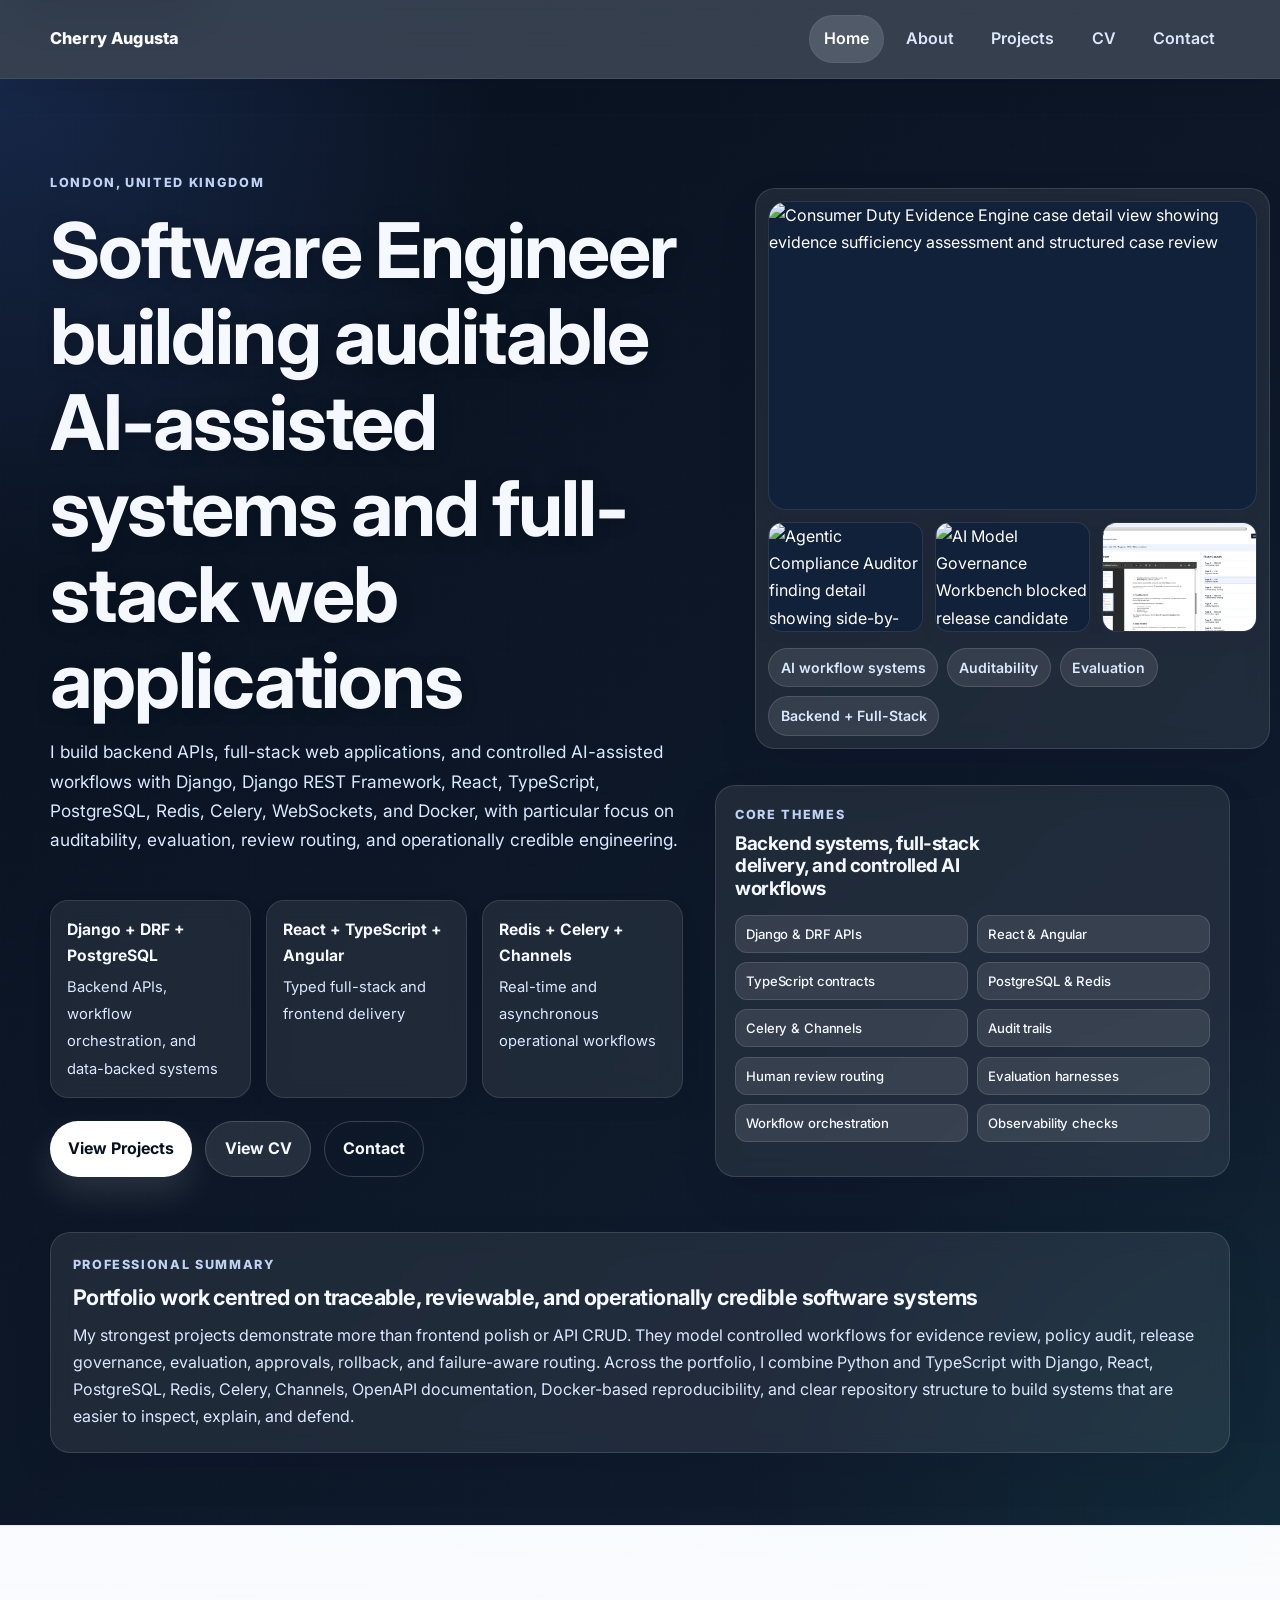
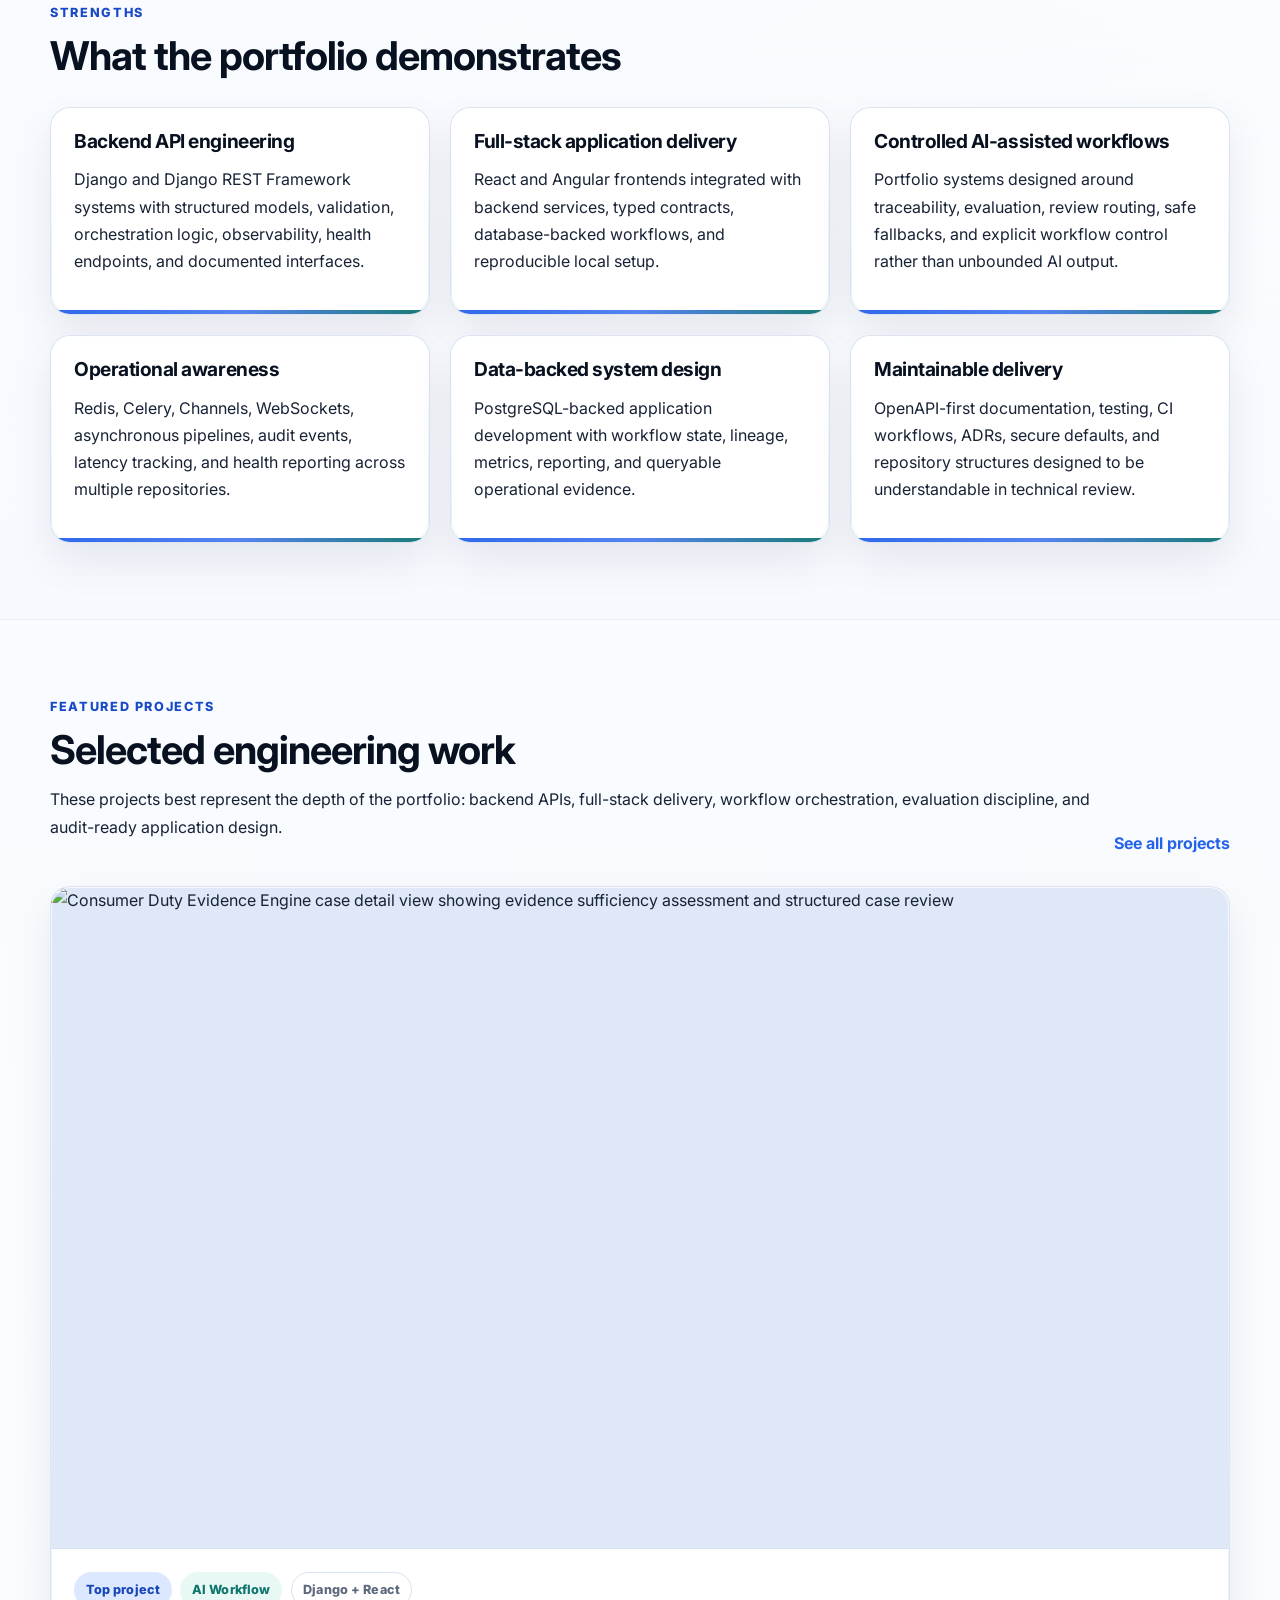
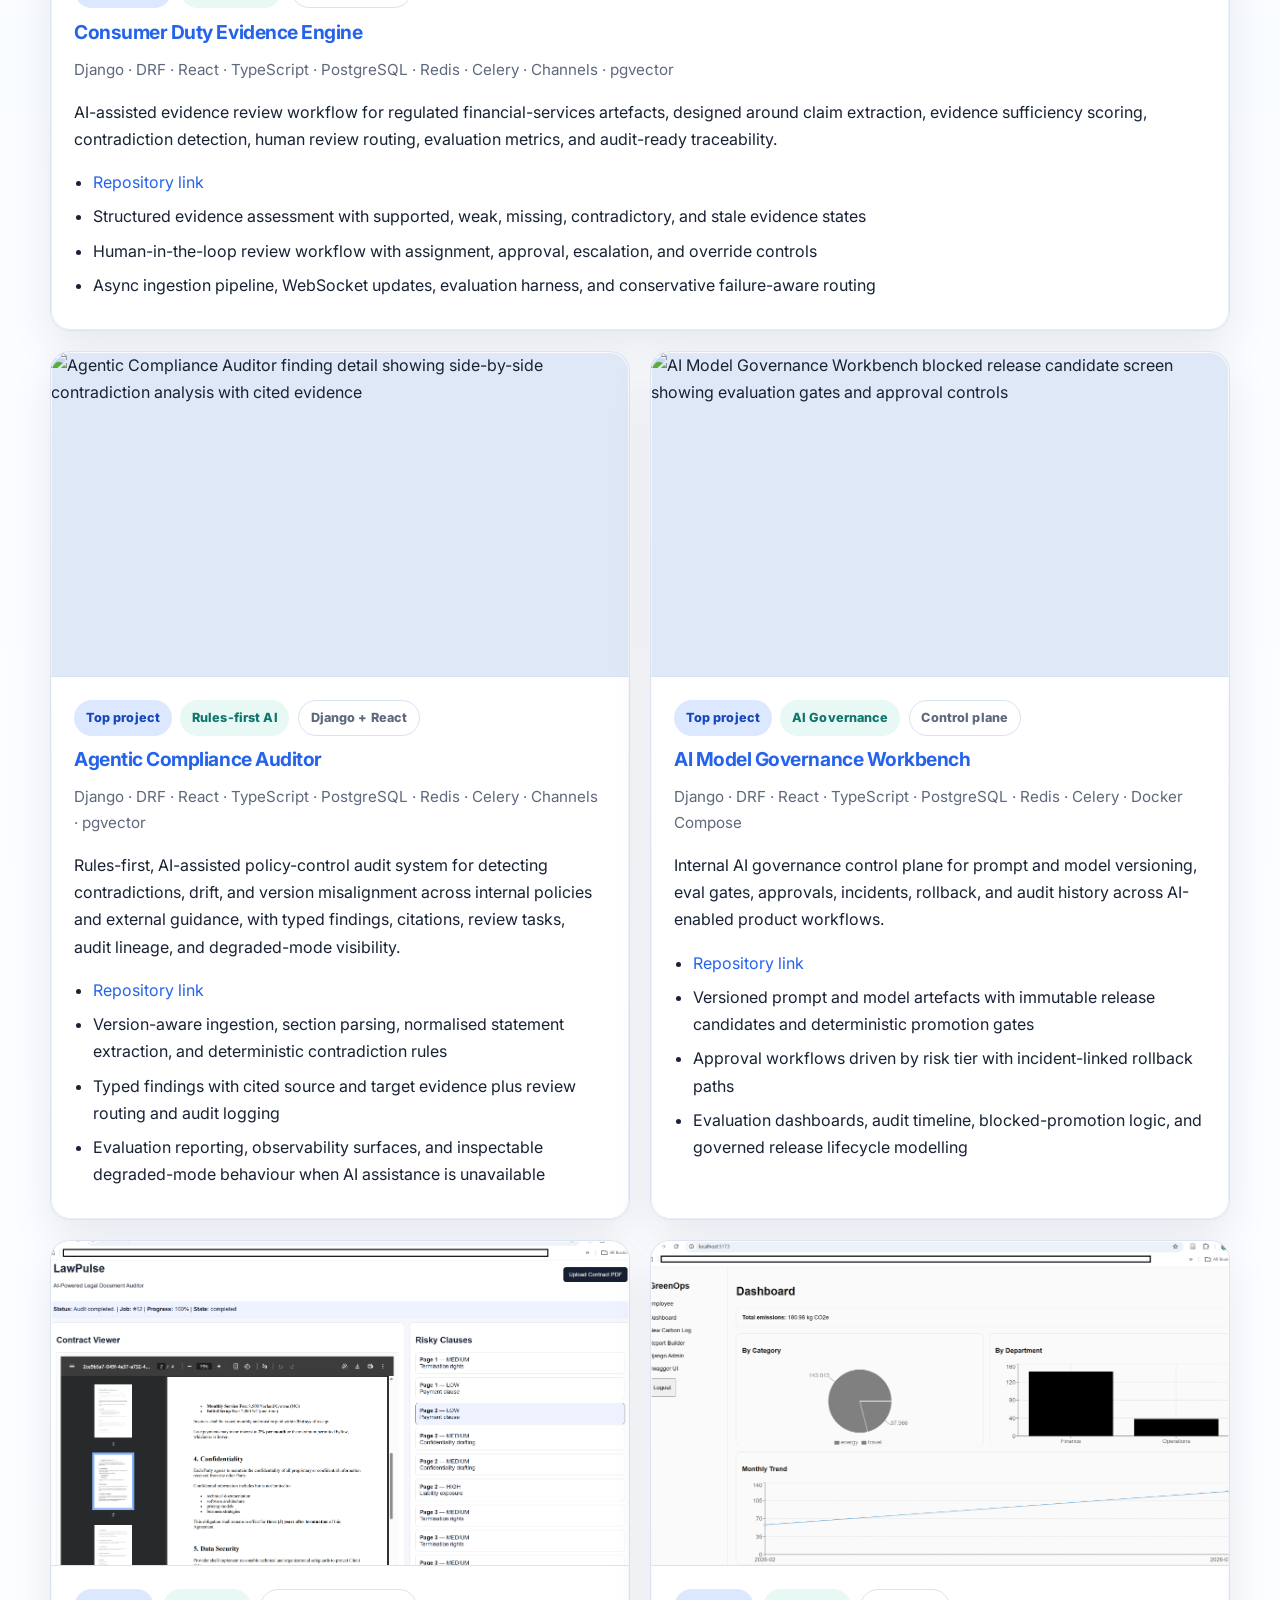
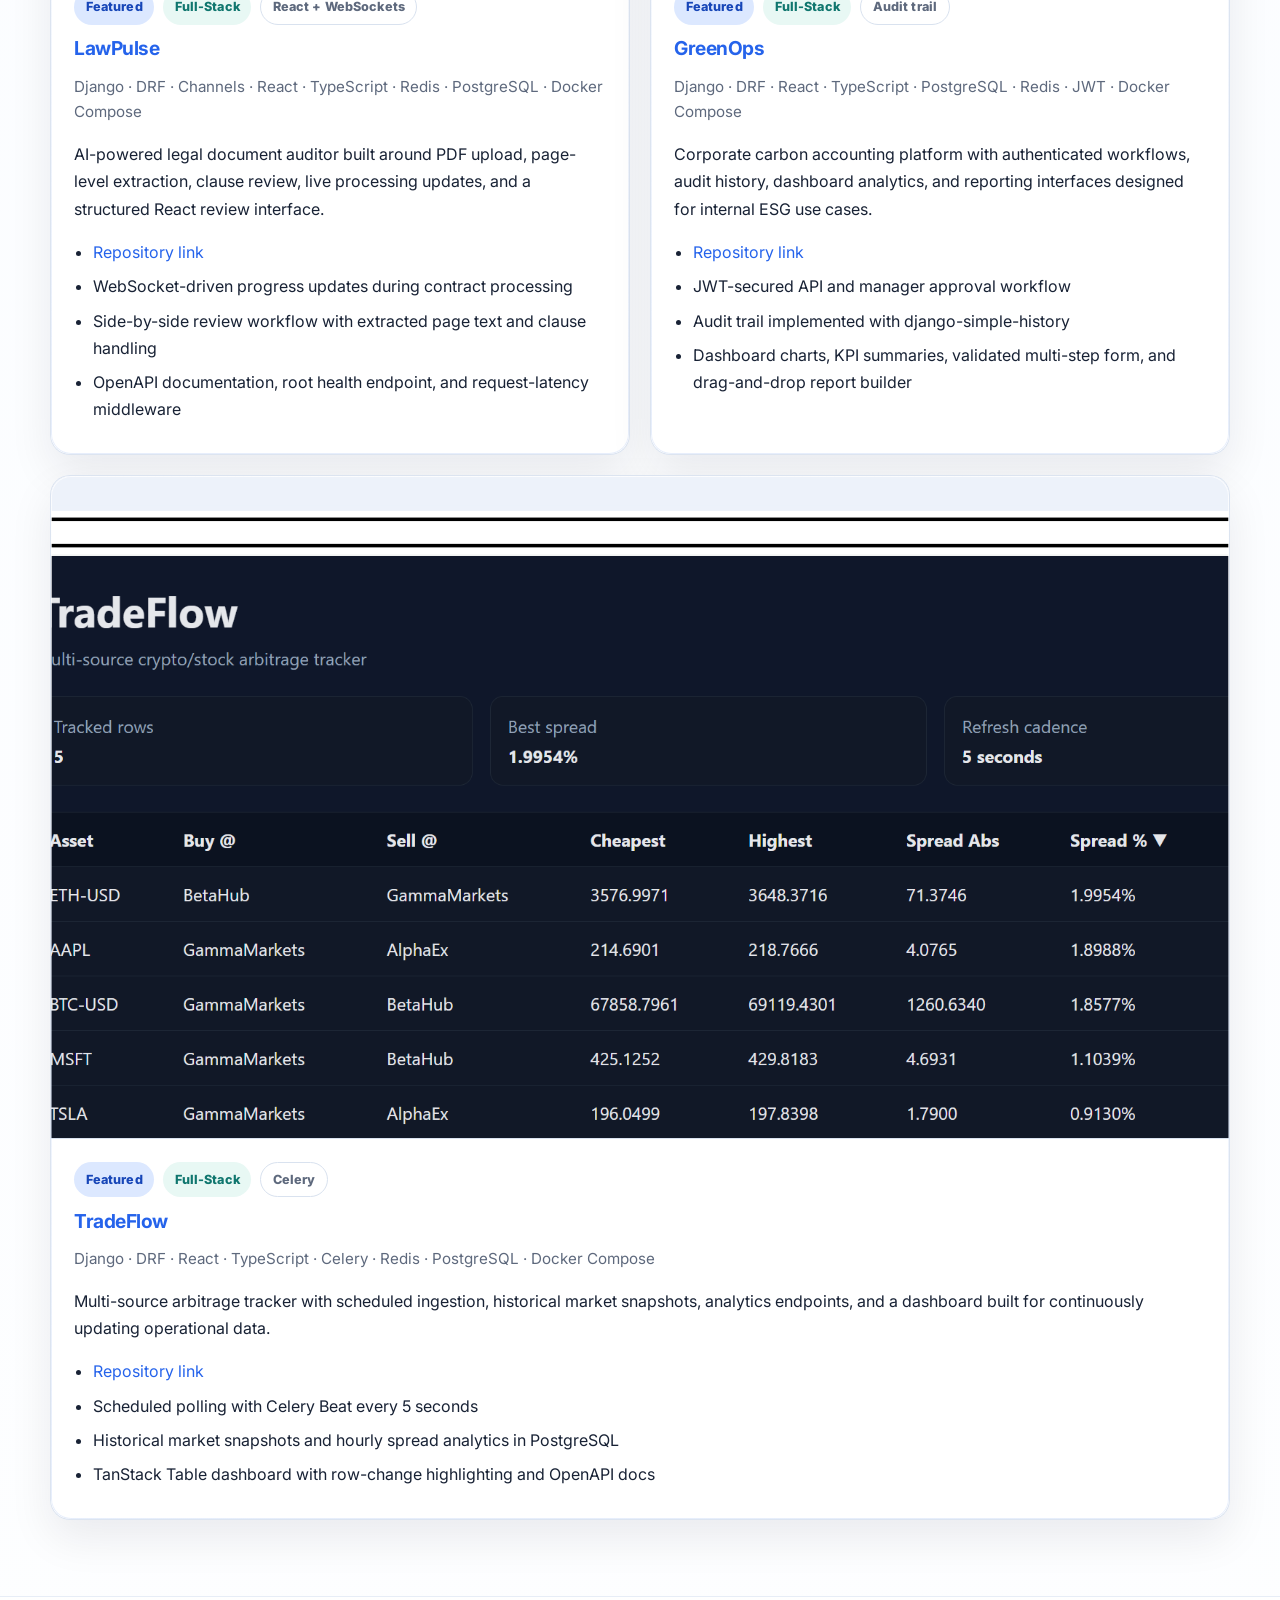
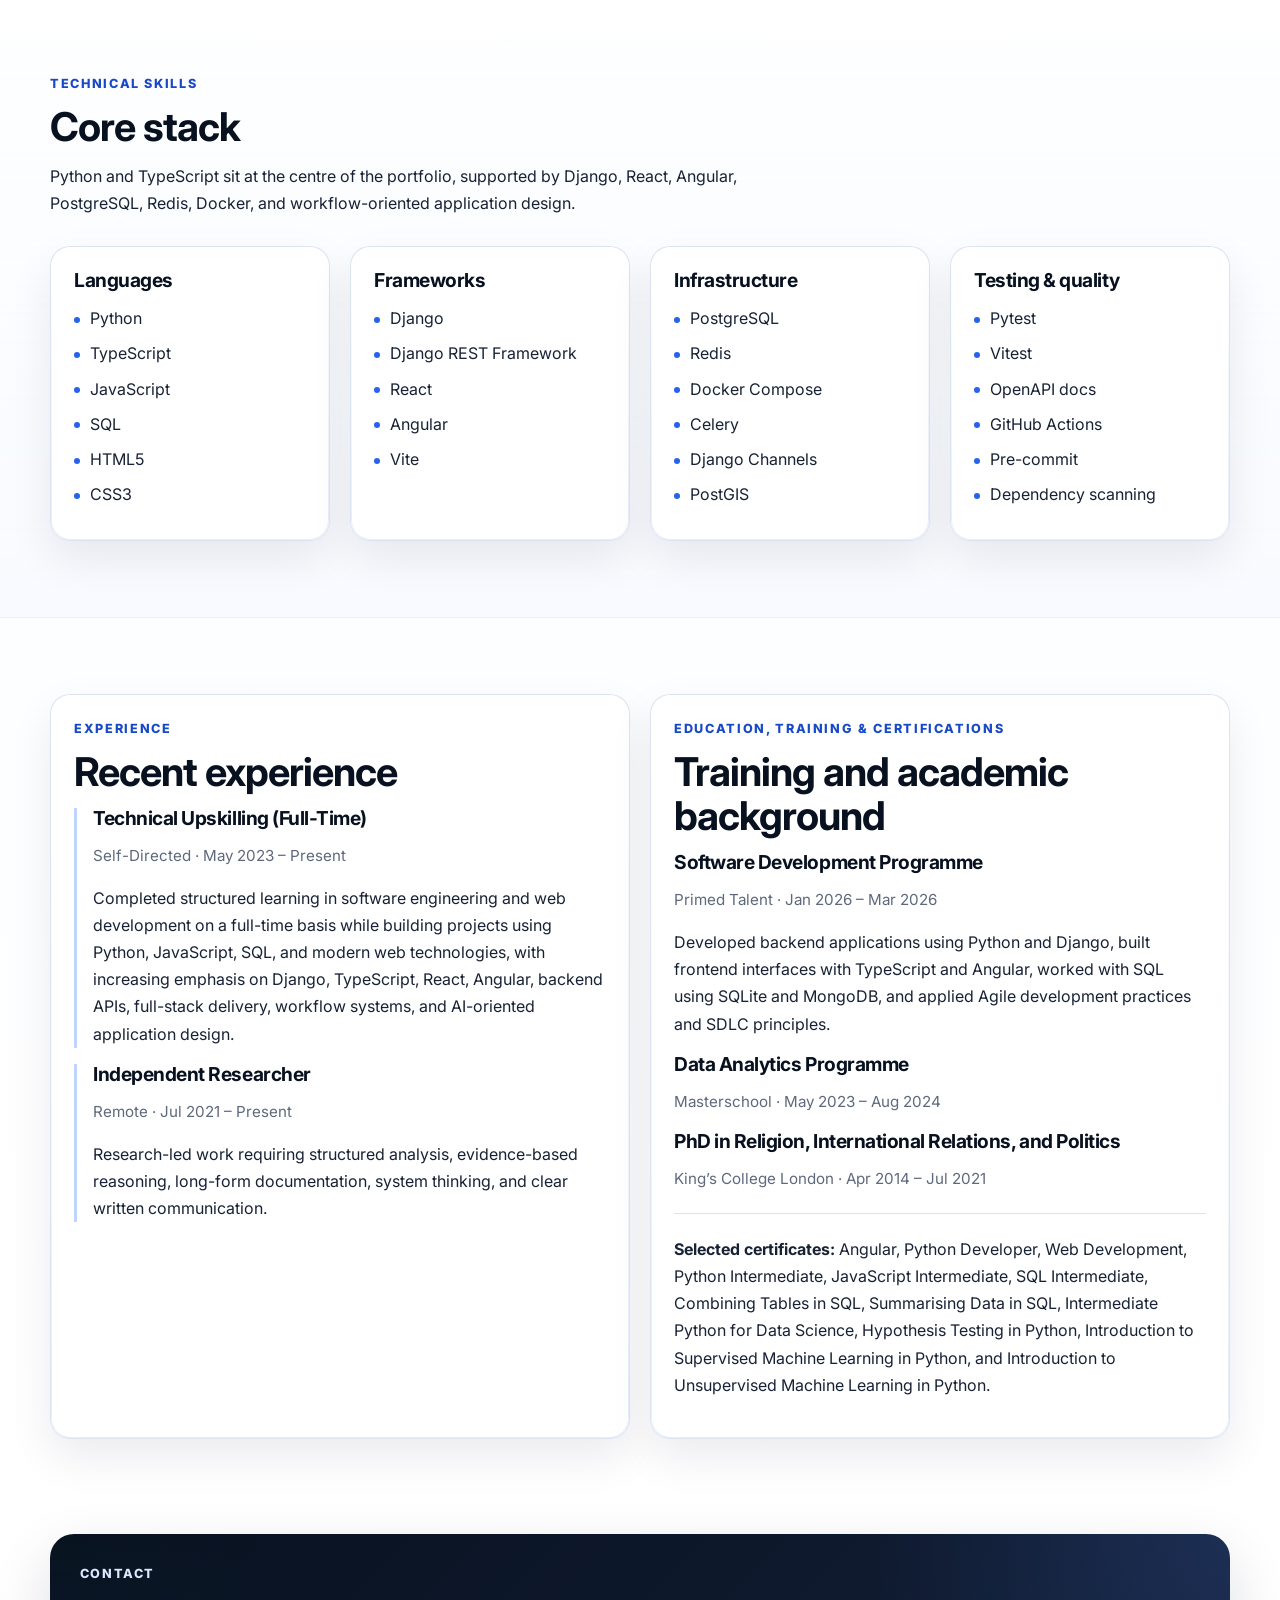
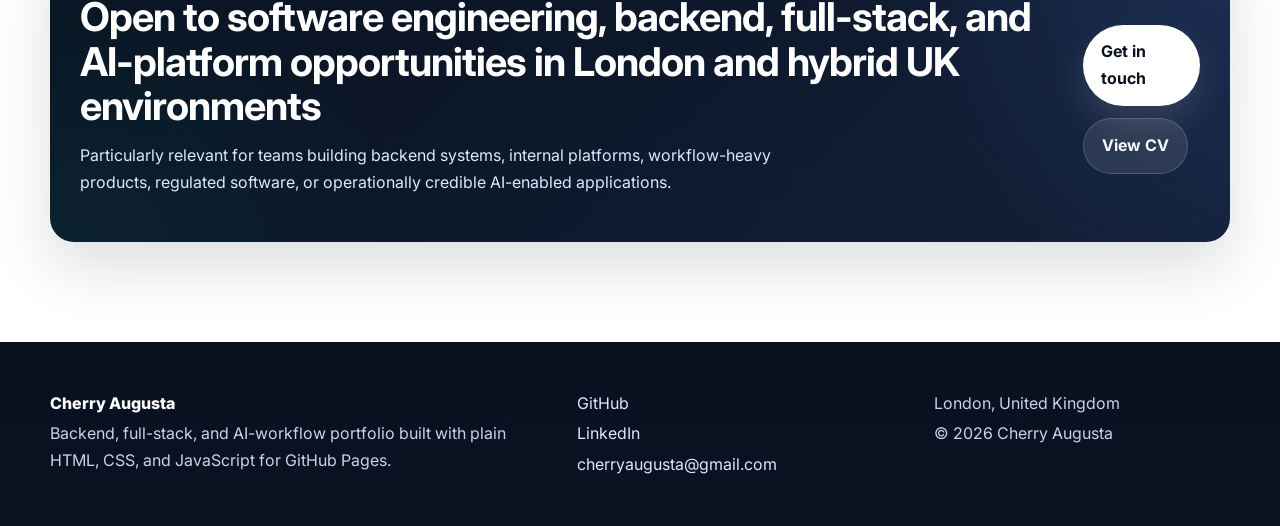
==== index.html @ 3af53706 "Fix hero card width and height coherence" ====
<!DOCTYPE html>
<html lang="en">
<head>
  <meta charset="utf-8">
  <meta name="viewport" content="width=device-width, initial-scale=1">
  <title>Cherry Augusta | Software Engineer</title>
  <meta name="description" content="London-based Software Engineer building backend APIs, full-stack web applications, and auditable AI-assisted workflows with Django, Django REST Framework, React, TypeScript, PostgreSQL, Redis, Celery, WebSockets, and Docker.">
  <meta name="theme-color" content="#0b1220">
  <meta name="robots" content="index,follow">

  <meta property="og:title" content="Cherry Augusta | Software Engineer">
  <meta property="og:description" content="Backend APIs, full-stack web applications, and auditable AI-assisted workflow systems with Django, React, TypeScript, PostgreSQL, Redis, Celery, WebSockets, and Docker.">
  <meta property="og:type" content="website">
  <meta property="og:url" content="https://cherryaugusta.github.io/developer-portfolio-profile">
  <meta property="og:image" content="https://cherryaugusta.github.io/developer-portfolio-profile/assets/og-preview.jpg">

  <meta name="twitter:card" content="summary_large_image">
  <meta name="twitter:title" content="Cherry Augusta | Software Engineer">
  <meta name="twitter:description" content="Backend APIs, full-stack web applications, and auditable AI-assisted workflow systems with Django, React, TypeScript, PostgreSQL, Redis, Celery, WebSockets, and Docker.">
  <meta name="twitter:image" content="https://cherryaugusta.github.io/developer-portfolio-profile/assets/og-preview.jpg">

  <link rel="canonical" href="https://cherryaugusta.github.io/developer-portfolio-profile">
  <link rel="preconnect" href="https://fonts.googleapis.com">
  <link rel="preconnect" href="https://fonts.gstatic.com" crossorigin>
  <link href="https://fonts.googleapis.com/css2?family=Inter:wght@400;500;600;700;800;900&display=swap" rel="stylesheet">
  <link rel="stylesheet" href="styles.css">
  <script defer src="script.js"></script>
</head>
<body>
  <a class="skip-link" href="#main-content">Skip to main content</a>

  <header class="site-header">
    <div class="container nav-wrap">
      <a class="brand" href="index.html" aria-label="Cherry Augusta home">Cherry Augusta</a>

      <button class="nav-toggle" type="button" aria-expanded="false" aria-controls="primary-nav" aria-label="Open navigation">
        <span class="nav-toggle-line"></span>
        <span class="nav-toggle-line"></span>
        <span class="nav-toggle-line"></span>
        <span class="sr-only">Toggle navigation</span>
      </button>

      <nav id="primary-nav" class="main-nav" aria-label="Primary">
        <a href="index.html" aria-current="page">Home</a>
        <a href="about.html">About</a>
        <a href="projects.html">Projects</a>
        <a href="cv.html">CV</a>
        <a href="contact.html">Contact</a>
      </nav>
    </div>
  </header>

  <main id="main-content">
    <section class="hero">
      <div class="container hero-grid hero-grid-enhanced">
        <div class="hero-copy">
          <p class="eyebrow">London, United Kingdom</p>
          <h1>Software Engineer building auditable AI-assisted systems and full-stack web applications</h1>
          <p class="hero-lead">
            I build backend APIs, full-stack web applications, and controlled AI-assisted workflows with Django, Django REST Framework, React, TypeScript, PostgreSQL, Redis, Celery, WebSockets, and Docker, with particular focus on auditability, evaluation, review routing, and operationally credible engineering.
          </p>

          <div class="hero-metrics" aria-label="Key strengths">
            <div class="metric">
              <strong>Django + DRF + PostgreSQL</strong>
              <span>Backend APIs, workflow orchestration, and data-backed systems</span>
            </div>
            <div class="metric">
              <strong>React + TypeScript + Angular</strong>
              <span>Typed full-stack and frontend delivery</span>
            </div>
            <div class="metric">
              <strong>Redis + Celery + Channels</strong>
              <span>Real-time and asynchronous operational workflows</span>
            </div>
          </div>

          <div class="cta-row">
            <a class="button button-primary" href="projects.html">View Projects</a>
            <a class="button button-secondary" href="cv.html">View CV</a>
            <a class="button button-ghost" href="contact.html">Contact</a>
          </div>
        </div>

        <aside class="hero-aside">
          <figure class="profile-card profile-card-compact">
            <div class="hero-project-visual" aria-label="Selected project highlights">
              <div class="hero-project-main">
                <img
                  src="screenshots/consumer-duty-evidence-engine/case-detail-weak-support.png"
                  alt="Consumer Duty Evidence Engine case detail view showing evidence sufficiency assessment and structured case review"
                  width="1600"
                  height="900"
                  loading="eager"
                  decoding="async">
              </div>

              <div class="hero-project-supporting">
                <img
                  src="screenshots/agentic-compliance-auditor/finding-detail-side-by-side.png"
                  alt="Agentic Compliance Auditor finding detail showing side-by-side contradiction analysis with cited evidence"
                  width="1600"
                  height="900"
                  loading="lazy"
                  decoding="async">

                <img
                  src="screenshots/ai-model-governance-workbench/release-candidate-blocked.png"
                  alt="AI Model Governance Workbench blocked release candidate screen showing evaluation gates and approval controls"
                  width="1600"
                  height="900"
                  loading="lazy"
                  decoding="async">

                <img
                  src="screenshots/lawpulse/frontend-selected-clause.png"
                  alt="LawPulse contract review interface with selected clause details visible"
                  width="1600"
                  height="900"
                  loading="lazy"
                  decoding="async">
              </div>
            </div>

            <figcaption class="profile-caption">
              <span>AI workflow systems</span>
              <span>Auditability</span>
              <span>Evaluation</span>
              <span>Backend + Full-Stack</span>
            </figcaption>
          </figure>

          <div class="hero-panel hero-panel-inline hero-core-panel" aria-label="Core themes">
            <p class="panel-label">Core themes</p>
            <h2>Backend systems, full-stack delivery, and controlled AI workflows</h2>
            <ul class="tag-list tag-list-core">
              <li>Django &amp; DRF APIs</li>
              <li>React &amp; Angular</li>
              <li>TypeScript contracts</li>
              <li>PostgreSQL &amp; Redis</li>
              <li>Celery &amp; Channels</li>
              <li>Audit trails</li>
              <li>Human review routing</li>
              <li>Evaluation harnesses</li>
              <li>Workflow orchestration</li>
              <li>Observability checks</li>
            </ul>
          </div>
        </aside>

        <div class="hero-panel hero-panel-inline hero-summary-panel hero-summary-panel-wide" aria-label="Professional summary">
          <p class="panel-label">Professional summary</p>
          <h2>Portfolio work centred on traceable, reviewable, and operationally credible software systems</h2>
          <p class="hero-summary-text">
            My strongest projects demonstrate more than frontend polish or API CRUD. They model controlled workflows for evidence review, policy audit, release governance, evaluation, approvals, rollback, and failure-aware routing. Across the portfolio, I combine Python and TypeScript with Django, React, PostgreSQL, Redis, Celery, Channels, OpenAPI documentation, Docker-based reproducibility, and clear repository structure to build systems that are easier to inspect, explain, and defend.
          </p>
        </div>
      </div>
    </section>

    <section class="section section-soft">
      <div class="container">
        <div class="section-intro">
          <p class="section-kicker">Strengths</p>
          <h2>What the portfolio demonstrates</h2>
        </div>

        <div class="card-grid three">
          <article class="card feature-card">
            <h3>Backend API engineering</h3>
            <p>Django and Django REST Framework systems with structured models, validation, orchestration logic, observability, health endpoints, and documented interfaces.</p>
          </article>

          <article class="card feature-card">
            <h3>Full-stack application delivery</h3>
            <p>React and Angular frontends integrated with backend services, typed contracts, database-backed workflows, and reproducible local setup.</p>
          </article>

          <article class="card feature-card">
            <h3>Controlled AI-assisted workflows</h3>
            <p>Portfolio systems designed around traceability, evaluation, review routing, safe fallbacks, and explicit workflow control rather than unbounded AI output.</p>
          </article>

          <article class="card feature-card">
            <h3>Operational awareness</h3>
            <p>Redis, Celery, Channels, WebSockets, asynchronous pipelines, audit events, latency tracking, and health reporting across multiple repositories.</p>
          </article>

          <article class="card feature-card">
            <h3>Data-backed system design</h3>
            <p>PostgreSQL-backed application development with workflow state, lineage, metrics, reporting, and queryable operational evidence.</p>
          </article>

          <article class="card feature-card">
            <h3>Maintainable delivery</h3>
            <p>OpenAPI-first documentation, testing, CI workflows, ADRs, secure defaults, and repository structures designed to be understandable in technical review.</p>
          </article>
        </div>
      </div>
    </section>

    <section class="section">
      <div class="container">
        <div class="section-intro split">
          <div>
            <p class="section-kicker">Featured projects</p>
            <h2>Selected engineering work</h2>
            <p>These projects best represent the depth of the portfolio: backend APIs, full-stack delivery, workflow orchestration, evaluation discipline, and audit-ready application design.</p>
          </div>
          <a class="text-link" href="projects.html">See all projects</a>
        </div>

        <div class="project-list">
          <article class="project-card project-card-featured project-card-with-image">
            <div class="project-image-wrap">
              <img src="screenshots/consumer-duty-evidence-engine/case-detail-weak-support.png" alt="Consumer Duty Evidence Engine case detail view showing evidence sufficiency assessment and structured case review" width="1600" height="900" loading="lazy" decoding="async">
            </div>
            <div class="project-content">
              <div class="project-meta">
                <span class="pill">Top project</span>
                <span class="pill pill-muted">AI Workflow</span>
                <span class="pill pill-outline">Django + React</span>
              </div>
              <h3><a href="https://github.com/cherryaugusta/consumer-duty-evidence-engine" target="_blank" rel="noopener noreferrer">Consumer Duty Evidence Engine</a></h3>
              <p class="stack">Django · DRF · React · TypeScript · PostgreSQL · Redis · Celery · Channels · pgvector</p>
              <p>AI-assisted evidence review workflow for regulated financial-services artefacts, designed around claim extraction, evidence sufficiency scoring, contradiction detection, human review routing, evaluation metrics, and audit-ready traceability.</p>
              <ul>
                <li><a href="https://github.com/cherryaugusta/consumer-duty-evidence-engine" target="_blank" rel="noopener noreferrer">Repository link</a></li>
                <li>Structured evidence assessment with supported, weak, missing, contradictory, and stale evidence states</li>
                <li>Human-in-the-loop review workflow with assignment, approval, escalation, and override controls</li>
                <li>Async ingestion pipeline, WebSocket updates, evaluation harness, and conservative failure-aware routing</li>
              </ul>
            </div>
          </article>

          <article class="project-card project-card-with-image">
            <div class="project-image-wrap">
              <img src="screenshots/agentic-compliance-auditor/finding-detail-side-by-side.png" alt="Agentic Compliance Auditor finding detail showing side-by-side contradiction analysis with cited evidence" width="1600" height="900" loading="lazy" decoding="async">
            </div>
            <div class="project-content">
              <div class="project-meta">
                <span class="pill">Top project</span>
                <span class="pill pill-muted">Rules-first AI</span>
                <span class="pill pill-outline">Django + React</span>
              </div>
              <h3><a href="https://github.com/cherryaugusta/agentic-compliance-auditor" target="_blank" rel="noopener noreferrer">Agentic Compliance Auditor</a></h3>
              <p class="stack">Django · DRF · React · TypeScript · PostgreSQL · Redis · Celery · Channels · pgvector</p>
              <p>Rules-first, AI-assisted policy-control audit system for detecting contradictions, drift, and version misalignment across internal policies and external guidance, with typed findings, citations, review tasks, audit lineage, and degraded-mode visibility.</p>
              <ul>
                <li><a href="https://github.com/cherryaugusta/agentic-compliance-auditor" target="_blank" rel="noopener noreferrer">Repository link</a></li>
                <li>Version-aware ingestion, section parsing, normalised statement extraction, and deterministic contradiction rules</li>
                <li>Typed findings with cited source and target evidence plus review routing and audit logging</li>
                <li>Evaluation reporting, observability surfaces, and inspectable degraded-mode behaviour when AI assistance is unavailable</li>
              </ul>
            </div>
          </article>

          <article class="project-card project-card-with-image">
            <div class="project-image-wrap">
              <img src="screenshots/ai-model-governance-workbench/release-candidate-blocked.png" alt="AI Model Governance Workbench blocked release candidate screen showing evaluation gates and approval controls" width="1600" height="900" loading="lazy" decoding="async">
            </div>
            <div class="project-content">
              <div class="project-meta">
                <span class="pill">Top project</span>
                <span class="pill pill-muted">AI Governance</span>
                <span class="pill pill-outline">Control plane</span>
              </div>
              <h3><a href="https://github.com/cherryaugusta/ai-model-governance-workbench" target="_blank" rel="noopener noreferrer">AI Model Governance Workbench</a></h3>
              <p class="stack">Django · DRF · React · TypeScript · PostgreSQL · Redis · Celery · Docker Compose</p>
              <p>Internal AI governance control plane for prompt and model versioning, eval gates, approvals, incidents, rollback, and audit history across AI-enabled product workflows.</p>
              <ul>
                <li><a href="https://github.com/cherryaugusta/ai-model-governance-workbench" target="_blank" rel="noopener noreferrer">Repository link</a></li>
                <li>Versioned prompt and model artefacts with immutable release candidates and deterministic promotion gates</li>
                <li>Approval workflows driven by risk tier with incident-linked rollback paths</li>
                <li>Evaluation dashboards, audit timeline, blocked-promotion logic, and governed release lifecycle modelling</li>
              </ul>
            </div>
          </article>

          <article class="project-card project-card-with-image">
            <div class="project-image-wrap">
              <img src="screenshots/lawpulse/frontend-selected-clause.png" alt="LawPulse contract review interface with selected clause details visible" width="1600" height="900" loading="lazy" decoding="async">
            </div>
            <div class="project-content">
              <div class="project-meta">
                <span class="pill">Featured</span>
                <span class="pill pill-muted">Full-Stack</span>
                <span class="pill pill-outline">React + WebSockets</span>
              </div>
              <h3><a href="https://github.com/cherryaugusta/lawpulse" target="_blank" rel="noopener noreferrer">LawPulse</a></h3>
              <p class="stack">Django · DRF · Channels · React · TypeScript · Redis · PostgreSQL · Docker Compose</p>
              <p>AI-powered legal document auditor built around PDF upload, page-level extraction, clause review, live processing updates, and a structured React review interface.</p>
              <ul>
                <li><a href="https://github.com/cherryaugusta/lawpulse" target="_blank" rel="noopener noreferrer">Repository link</a></li>
                <li>WebSocket-driven progress updates during contract processing</li>
                <li>Side-by-side review workflow with extracted page text and clause handling</li>
                <li>OpenAPI documentation, root health endpoint, and request-latency middleware</li>
              </ul>
            </div>
          </article>

          <article class="project-card project-card-with-image">
            <div class="project-image-wrap">
              <img src="screenshots/greenops/frontend-dashboard.png" alt="GreenOps dashboard showing ESG reporting charts and KPI summaries" width="1600" height="900" loading="lazy" decoding="async">
            </div>
            <div class="project-content">
              <div class="project-meta">
                <span class="pill">Featured</span>
                <span class="pill pill-muted">Full-Stack</span>
                <span class="pill pill-outline">Audit trail</span>
              </div>
              <h3><a href="https://github.com/cherryaugusta/greenops-carbon-accounting-platform" target="_blank" rel="noopener noreferrer">GreenOps</a></h3>
              <p class="stack">Django · DRF · React · TypeScript · PostgreSQL · Redis · JWT · Docker Compose</p>
              <p>Corporate carbon accounting platform with authenticated workflows, audit history, dashboard analytics, and reporting interfaces designed for internal ESG use cases.</p>
              <ul>
                <li><a href="https://github.com/cherryaugusta/greenops-carbon-accounting-platform" target="_blank" rel="noopener noreferrer">Repository link</a></li>
                <li>JWT-secured API and manager approval workflow</li>
                <li>Audit trail implemented with django-simple-history</li>
                <li>Dashboard charts, KPI summaries, validated multi-step form, and drag-and-drop report builder</li>
              </ul>
            </div>
          </article>

          <article class="project-card project-card-with-image project-card-wide">
            <div class="project-image-wrap">
              <img src="screenshots/tradeflow/frontend-dashboard.png" alt="TradeFlow dashboard showing arbitrage opportunities and market data table" width="1600" height="900" loading="lazy" decoding="async">
            </div>
            <div class="project-content">
              <div class="project-meta">
                <span class="pill">Featured</span>
                <span class="pill pill-muted">Full-Stack</span>
                <span class="pill pill-outline">Celery</span>
              </div>
              <h3><a href="https://github.com/cherryaugusta/TradeFlow" target="_blank" rel="noopener noreferrer">TradeFlow</a></h3>
              <p class="stack">Django · DRF · React · TypeScript · Celery · Redis · PostgreSQL · Docker Compose</p>
              <p>Multi-source arbitrage tracker with scheduled ingestion, historical market snapshots, analytics endpoints, and a dashboard built for continuously updating operational data.</p>
              <ul>
                <li><a href="https://github.com/cherryaugusta/TradeFlow" target="_blank" rel="noopener noreferrer">Repository link</a></li>
                <li>Scheduled polling with Celery Beat every 5 seconds</li>
                <li>Historical market snapshots and hourly spread analytics in PostgreSQL</li>
                <li>TanStack Table dashboard with row-change highlighting and OpenAPI docs</li>
              </ul>
            </div>
          </article>
        </div>
      </div>
    </section>

    <section class="section section-soft">
      <div class="container">
        <div class="section-intro">
          <p class="section-kicker">Technical skills</p>
          <h2>Core stack</h2>
          <p>Python and TypeScript sit at the centre of the portfolio, supported by Django, React, Angular, PostgreSQL, Redis, Docker, and workflow-oriented application design.</p>
        </div>

        <div class="card-grid four">
          <article class="card">
            <h3>Languages</h3>
            <ul class="plain-list">
              <li>Python</li>
              <li>TypeScript</li>
              <li>JavaScript</li>
              <li>SQL</li>
              <li>HTML5</li>
              <li>CSS3</li>
            </ul>
          </article>

          <article class="card">
            <h3>Frameworks</h3>
            <ul class="plain-list">
              <li>Django</li>
              <li>Django REST Framework</li>
              <li>React</li>
              <li>Angular</li>
              <li>Vite</li>
            </ul>
          </article>

          <article class="card">
            <h3>Infrastructure</h3>
            <ul class="plain-list">
              <li>PostgreSQL</li>
              <li>Redis</li>
              <li>Docker Compose</li>
              <li>Celery</li>
              <li>Django Channels</li>
              <li>PostGIS</li>
            </ul>
          </article>

          <article class="card">
            <h3>Testing &amp; quality</h3>
            <ul class="plain-list">
              <li>Pytest</li>
              <li>Vitest</li>
              <li>OpenAPI docs</li>
              <li>GitHub Actions</li>
              <li>Pre-commit</li>
              <li>Dependency scanning</li>
            </ul>
          </article>
        </div>
      </div>
    </section>

    <section class="section">
      <div class="container card-grid two">
        <article class="card">
          <p class="section-kicker">Experience</p>
          <h2>Recent experience</h2>

          <div class="timeline-item">
            <h3>Technical Upskilling (Full-Time)</h3>
            <p class="meta">Self-Directed · May 2023 – Present</p>
            <p>Completed structured learning in software engineering and web development on a full-time basis while building projects using Python, JavaScript, SQL, and modern web technologies, with increasing emphasis on Django, TypeScript, React, Angular, backend APIs, full-stack delivery, workflow systems, and AI-oriented application design.</p>
          </div>

          <div class="timeline-item">
            <h3>Independent Researcher</h3>
            <p class="meta">Remote · Jul 2021 – Present</p>
            <p>Research-led work requiring structured analysis, evidence-based reasoning, long-form documentation, system thinking, and clear written communication.</p>
          </div>
        </article>

        <article class="card">
          <p class="section-kicker">Education, training &amp; certifications</p>
          <h2>Training and academic background</h2>

          <div class="education-block">
            <h3>Software Development Programme</h3>
            <p class="meta">Primed Talent · Jan 2026 – Mar 2026</p>
            <p>Developed backend applications using Python and Django, built frontend interfaces with TypeScript and Angular, worked with SQL using SQLite and MongoDB, and applied Agile development practices and SDLC principles.</p>
          </div>

          <div class="education-block">
            <h3>Data Analytics Programme</h3>
            <p class="meta">Masterschool · May 2023 – Aug 2024</p>
          </div>

          <div class="education-block">
            <h3>PhD in Religion, International Relations, and Politics</h3>
            <p class="meta">King’s College London · Apr 2014 – Jul 2021</p>
          </div>

          <hr>

          <p><strong>Selected certificates:</strong> Angular, Python Developer, Web Development, Python Intermediate, JavaScript Intermediate, SQL Intermediate, Combining Tables in SQL, Summarising Data in SQL, Intermediate Python for Data Science, Hypothesis Testing in Python, Introduction to Supervised Machine Learning in Python, and Introduction to Unsupervised Machine Learning in Python.</p>
        </article>
      </div>
    </section>

    <section class="section section-cta">
      <div class="container cta-panel">
        <div>
          <p class="section-kicker section-kicker-light">Contact</p>
          <h2>Open to software engineering, backend, full-stack, and AI-platform opportunities in London and hybrid UK environments</h2>
          <p>Particularly relevant for teams building backend systems, internal platforms, workflow-heavy products, regulated software, or operationally credible AI-enabled applications.</p>
        </div>
        <div class="cta-panel-actions">
          <a class="button button-primary" href="contact.html">Get in touch</a>
          <a class="button button-secondary" href="cv.html">View CV</a>
        </div>
      </div>
    </section>
  </main>

  <footer class="site-footer">
    <div class="container footer-wrap">
      <div>
        <p class="footer-title">Cherry Augusta</p>
        <p>Backend, full-stack, and AI-workflow portfolio built with plain HTML, CSS, and JavaScript for GitHub Pages.</p>
      </div>
      <div>
        <p><a href="https://github.com/cherryaugusta" target="_blank" rel="noopener noreferrer">GitHub</a></p>
        <p><a href="https://www.linkedin.com/in/cherry-augusta-3957a916" target="_blank" rel="noopener noreferrer">LinkedIn</a></p>
        <p><a href="mailto:cherryaugusta@gmail.com">cherryaugusta@gmail.com</a></p>
      </div>
      <div>
        <p>London, United Kingdom</p>
        <p>© <span id="current-year">2026</span> Cherry Augusta</p>
      </div>
    </div>
  </footer>
</body>
</html>
---- styles.css ----
:root{
  --bg:#08111f;
  --bg-soft:#0d1728;
  --bg-deep:#050b16;
  --surface:#ffffff;
  --surface-soft:#f6f9ff;
  --surface-strong:#eef4ff;
  --surface-glass:rgba(255,255,255,.08);
  --text:#182235;
  --muted:#5e697d;
  --muted-strong:#435168;
  --line:#d9e2ef;
  --line-strong:#bfd2f6;
  --line-soft:rgba(255,255,255,.12);
  --primary:#2563eb;
  --primary-strong:#1849c6;
  --primary-soft:#dce8ff;
  --accent:#0f766e;
  --accent-soft:#e8f8f4;
  --success:#0a7b61;
  --hero-text:#f5f9ff;
  --hero-text-soft:#dbe8ff;
  --hero-text-muted:#bfd2f4;
  --shadow-xs:0 8px 20px rgba(9,18,32,.06);
  --shadow:0 18px 44px rgba(9,18,32,.08);
  --shadow-strong:0 24px 60px rgba(9,18,32,.14);
  --shadow-premium:0 30px 80px rgba(8,17,31,.18);
  --radius-xs:10px;
  --radius-sm:14px;
  --radius:20px;
  --radius-lg:28px;
  --max:1180px;
  --transition:200ms ease;
}

*,
*::before,
*::after{
  box-sizing:border-box;
}

html{
  scroll-behavior:smooth;
  text-size-adjust:100%;
}

body{
  margin:0;
  font-family:"Inter","Segoe UI",Roboto,Arial,sans-serif;
  color:var(--text);
  line-height:1.7;
  background:
    radial-gradient(circle at top left, rgba(37,99,235,.11), transparent 26%),
    radial-gradient(circle at top right, rgba(15,118,110,.08), transparent 22%),
    linear-gradient(180deg,#eef5ff 0%,#f8fbff 18%,#ffffff 100%);
}

img{
  max-width:100%;
  display:block;
}

a{
  color:var(--primary);
  text-decoration:none;
  word-break:break-word;
  transition:color var(--transition), opacity var(--transition), transform var(--transition);
}

a:hover{
  text-decoration:underline;
}

a:focus-visible,
button:focus-visible{
  outline:3px solid rgba(37,99,235,.28);
  outline-offset:3px;
}

p{
  margin:0 0 1rem;
}

h1,h2,h3{
  margin:0 0 .85rem;
  line-height:1.12;
  letter-spacing:-0.025em;
  color:var(--bg);
}

h1{
  font-size:clamp(2.4rem,6vw,4.9rem);
}

h2{
  font-size:clamp(1.55rem,3.1vw,2.5rem);
}

h3{
  font-size:clamp(1.05rem,2vw,1.2rem);
}

ul{
  margin:0;
  padding-left:1.15rem;
}

li{
  margin-bottom:.45rem;
}

hr{
  border:0;
  border-top:1px solid var(--line);
  margin:1.35rem 0;
}

.skip-link{
  position:absolute;
  left:16px;
  top:-56px;
  background:var(--primary);
  color:#fff;
  padding:.85rem 1rem;
  border-radius:10px;
  z-index:1000;
  box-shadow:var(--shadow);
}

.skip-link:focus{
  top:16px;
}

.sr-only{
  position:absolute;
  width:1px;
  height:1px;
  padding:0;
  margin:-1px;
  overflow:hidden;
  clip:rect(0,0,0,0);
  white-space:nowrap;
  border:0;
}

.container{
  width:min(100% - 2rem, var(--max));
  margin-inline:auto;
}

.narrow{
  max-width:840px;
}

.site-header{
  position:sticky;
  top:0;
  z-index:60;
  background:rgba(8,17,31,.78);
  backdrop-filter:blur(18px);
  -webkit-backdrop-filter:blur(18px);
  border-bottom:1px solid rgba(255,255,255,.08);
  box-shadow:0 10px 30px rgba(8,17,31,.08);
}

.nav-wrap{
  display:flex;
  align-items:center;
  justify-content:space-between;
  gap:1rem;
  min-height:78px;
}

.brand{
  color:#fff;
  font-weight:800;
  letter-spacing:.01em;
  font-size:1.02rem;
}

.brand:hover{
  text-decoration:none;
  opacity:.96;
}

.main-nav{
  display:flex;
  align-items:center;
  gap:.45rem;
  flex-wrap:wrap;
}

.main-nav a{
  color:#dce7fb;
  padding:.68rem .94rem;
  border-radius:999px;
  font-weight:600;
  position:relative;
}

.main-nav a[aria-current="page"]{
  background:rgba(255,255,255,.14);
  color:#fff;
  box-shadow:inset 0 0 0 1px rgba(255,255,255,.06);
}

.main-nav a:hover{
  background:rgba(255,255,255,.08);
  text-decoration:none;
}

.nav-toggle{
  display:none;
  width:48px;
  height:48px;
  border:1px solid rgba(255,255,255,.18);
  border-radius:14px;
  background:transparent;
  padding:0;
  align-items:center;
  justify-content:center;
  gap:4px;
  flex-direction:column;
  cursor:pointer;
}

.nav-toggle-line{
  display:block;
  width:20px;
  height:2px;
  background:#fff;
  border-radius:999px;
}

.hero,
.page-hero{
  color:#fff;
  background:
    radial-gradient(circle at top left, rgba(88,138,255,.18), transparent 26%),
    radial-gradient(circle at bottom right, rgba(15,118,110,.14), transparent 28%),
    linear-gradient(135deg, rgba(8,17,31,.98), rgba(17,29,48,.96)),
    linear-gradient(135deg,#08111f,#132039);
  position:relative;
  overflow:hidden;
}

.hero::before,
.page-hero::before{
  content:"";
  position:absolute;
  inset:0;
  background:
    linear-gradient(90deg, rgba(255,255,255,.04) 1px, transparent 1px),
    linear-gradient(180deg, rgba(255,255,255,.03) 1px, transparent 1px);
  background-size:36px 36px;
  opacity:.18;
  pointer-events:none;
}

.hero{
  padding:5.8rem 0 4.5rem;
}

.page-hero{
  padding:4rem 0 3rem;
}

.hero h1,
.page-hero h1{
  color:var(--hero-text);
  text-shadow:0 2px 18px rgba(0,0,0,.22);
}

.hero-grid{
  display:grid;
  grid-template-columns:1.35fr .9fr;
  gap:2rem;
  align-items:start;
  position:relative;
  z-index:1;
}

.hero-grid-enhanced{
  grid-template-columns:minmax(0,1.18fr) minmax(360px,.96fr);
  align-items:stretch;
}

.hero-copy,
.hero-aside{
  min-width:0;
}

.hero-copy{
  max-width:none;
  color:var(--hero-text-soft);
  display:flex;
  flex-direction:column;
  justify-content:flex-start;
}

.hero-aside{
  display:grid;
  grid-template-rows:auto minmax(0,1fr);
  gap:1.25rem;
  align-content:stretch;
  align-self:stretch;
  min-height:100%;
}

.eyebrow,
.section-kicker,
.panel-label{
  text-transform:uppercase;
  letter-spacing:.13em;
  font-size:.79rem;
  font-weight:800;
}

.eyebrow{
  color:var(--hero-text-muted);
  margin:0 0 .9rem;
}

.section-kicker{
  color:var(--primary-strong);
  margin:0 0 .65rem;
}

.section-kicker-light{
  color:#b7cdf9;
}

.panel-label{
  color:var(--hero-text-muted);
  margin:0 0 .55rem;
}

.hero-lead,
.page-lead{
  color:var(--hero-text-soft);
  font-size:1.08rem;
  max-width:720px;
  margin-bottom:1.45rem;
}

.hero-metrics{
  display:grid;
  grid-template-columns:repeat(3,minmax(0,1fr));
  gap:.9rem;
  margin:1.4rem 0 0;
}

.metric{
  background:rgba(255,255,255,.08);
  border:1px solid rgba(255,255,255,.11);
  border-radius:18px;
  padding:.95rem 1rem;
  min-width:0;
  box-shadow:var(--shadow-xs);
  backdrop-filter:blur(10px);
  -webkit-backdrop-filter:blur(10px);
}

.metric strong{
  display:block;
  color:var(--hero-text);
  font-size:.98rem;
  margin-bottom:.2rem;
}

.metric span{
  color:var(--hero-text-soft);
  font-size:.92rem;
}

.profile-card{
  background:rgba(255,255,255,.08);
  border:1px solid rgba(255,255,255,.12);
  border-radius:var(--radius);
  padding:.8rem;
  box-shadow:var(--shadow);
  overflow:hidden;
  backdrop-filter:blur(10px);
  -webkit-backdrop-filter:blur(10px);
  max-width:720px;
}

.profile-card-compact{
  padding:.75rem;
}

.hero-project-visual{
  display:grid;
  gap:.75rem;
}

.hero-project-main{
  border-radius:18px;
  overflow:hidden;
  background:#12213a;
  border:1px solid rgba(255,255,255,.10);
  box-shadow:var(--shadow-xs);
}

.hero-project-main img{
  width:100%;
  height:clamp(240px, 24vw, 320px);
  object-fit:cover;
  object-position:top center;
  display:block;
}

.hero-project-supporting{
  display:grid;
  grid-template-columns:repeat(3,minmax(0,1fr));
  gap:.75rem;
}

.hero-project-supporting img{
  width:100%;
  height:110px;
  object-fit:cover;
  object-position:top center;
  border-radius:14px;
  display:block;
  background:#12213a;
  border:1px solid rgba(255,255,255,.10);
  box-shadow:var(--shadow-xs);
}

.profile-caption{
  display:flex;
  flex-wrap:wrap;
  gap:.55rem;
  margin-top:1rem;
}

.profile-caption span{
  padding:.42rem .72rem;
  border-radius:999px;
  background:rgba(255,255,255,.10);
  border:1px solid rgba(255,255,255,.12);
  color:var(--hero-text);
  font-size:.88rem;
  font-weight:600;
}

.hero-aside > .profile-card,
.hero-aside > .hero-core-panel{
  width:100%;
  max-width:none;
  justify-self:stretch;
}

.hero-panel{
  background:rgba(255,255,255,.08);
  border:1px solid rgba(255,255,255,.12);
  border-radius:var(--radius);
  padding:1.35rem;
  box-shadow:var(--shadow);
  backdrop-filter:blur(10px);
  -webkit-backdrop-filter:blur(10px);
}

.hero-panel-inline{
  margin-top:1.4rem;
}

.hero-panel h2{
  color:var(--hero-text);
  font-size:1.35rem;
  margin-bottom:.8rem;
}

.hero-core-panel{
  margin-top:0;
  width:100%;
  height:100%;
  display:flex;
  flex-direction:column;
  justify-content:flex-start;
  padding:1.15rem 1.2rem;
}

.hero-core-panel h2{
  max-width:24ch;
  font-size:1.18rem;
  line-height:1.2;
  margin-bottom:.8rem;
}

.hero-core-panel .panel-label{
  margin-bottom:.45rem;
}

.hero-core-panel .tag-list-core{
  margin-top:.1rem;
  flex:1;
  align-content:start;
}

.hero-summary-panel{
  margin-top:0;
}

.hero-summary-panel-wide{
  grid-column:1 / -1;
  margin-top:1.45rem;
}

.hero-summary-text{
  color:var(--hero-text-soft);
  margin:0;
  max-width:none;
}

.hero .hero-copy p,
.hero .hero-copy li,
.hero .hero-panel p,
.hero .hero-panel li,
.hero .hero-panel span,
.hero .hero-aside figcaption span{
  color:var(--hero-text-soft);
}

.hero .hero-copy .eyebrow,
.hero .hero-panel .panel-label{
  color:var(--hero-text-muted);
}

.hero .hero-copy h1,
.hero .hero-panel h2,
.hero .metric strong,
.hero .tag-list-core li{
  color:var(--hero-text);
}

.tag-list{
  list-style:none;
  padding:0;
  margin:0;
}

.tag-list-core{
  display:grid;
  grid-template-columns:repeat(2,minmax(0,1fr));
  gap:.58rem;
  align-content:start;
}

.tag-list-core li{
  display:flex;
  align-items:center;
  justify-content:flex-start;
  min-height:38px;
  padding:.42rem .62rem;
  border-radius:12px;
  background:rgba(255,255,255,.10);
  border:1px solid rgba(255,255,255,.12);
  color:var(--hero-text);
  font-size:.82rem;
  font-weight:500;
  line-height:1.22;
  letter-spacing:-0.01em;
  margin:0;
}

.cta-row,
.cta-panel-actions{
  display:flex;
  gap:.8rem;
  flex-wrap:wrap;
  margin-top:1.45rem;
}

.button{
  display:inline-flex;
  align-items:center;
  justify-content:center;
  min-height:50px;
  padding:.82rem 1.14rem;
  border-radius:999px;
  font-weight:700;
  transition:transform var(--transition), background var(--transition), border-color var(--transition), box-shadow var(--transition), color var(--transition);
}

.button:hover{
  text-decoration:none;
  transform:translateY(-1px);
}

.button-primary{
  background:#fff;
  color:var(--bg);
  box-shadow:0 16px 34px rgba(255,255,255,.12);
}

.button-primary:hover{
  box-shadow:0 18px 38px rgba(255,255,255,.16);
}

.button-secondary{
  color:var(--hero-text);
  background:rgba(255,255,255,.10);
  border:1px solid rgba(255,255,255,.16);
}

.button-ghost{
  color:var(--hero-text);
  background:transparent;
  border:1px solid rgba(255,255,255,.18);
}

.section{
  padding:4.75rem 0;
}

.section-soft{
  background:linear-gradient(180deg, rgba(255,255,255,.56), rgba(246,249,255,.82));
  border-top:1px solid rgba(217,226,239,.52);
  border-bottom:1px solid rgba(217,226,239,.52);
  position:relative;
}

.section-cta{
  padding-top:1.15rem;
  padding-bottom:4.25rem;
}

.section-intro{
  margin-bottom:1.8rem;
}

.section-intro > p:last-child{
  max-width:72ch;
}

.split{
  display:flex;
  justify-content:space-between;
  align-items:end;
  gap:1.2rem;
}

.text-link{
  font-weight:700;
  white-space:nowrap;
}

.card-grid{
  display:grid;
  gap:1.25rem;
}

.card-grid.two{
  grid-template-columns:repeat(2,minmax(0,1fr));
}

.card-grid.three{
  grid-template-columns:repeat(3,minmax(0,1fr));
}

.card-grid.four{
  grid-template-columns:repeat(4,minmax(0,1fr));
}

.card,
.project-card{
  background:rgba(255,255,255,.92);
  border:1px solid rgba(217,226,239,.92);
  border-radius:var(--radius);
  box-shadow:var(--shadow);
  padding:1.45rem;
  position:relative;
}

.card::before,
.project-card::before{
  content:"";
  position:absolute;
  inset:0;
  border-radius:inherit;
  padding:1px;
  background:linear-gradient(180deg, rgba(255,255,255,.75), rgba(191,210,246,.38));
  -webkit-mask:linear-gradient(#fff 0 0) content-box, linear-gradient(#fff 0 0);
  -webkit-mask-composite:xor;
  mask-composite:exclude;
  pointer-events:none;
}

.card h2,
.card h3,
.project-card h2,
.project-card h3{
  color:var(--bg);
}

.feature-card{
  position:relative;
  overflow:hidden;
}

.feature-card::after{
  content:"";
  position:absolute;
  inset:auto 0 0 0;
  height:4px;
  background:linear-gradient(90deg,var(--primary),#4f7ef0,var(--accent));
  opacity:.96;
}

.project-list{
  display:grid;
  grid-template-columns:repeat(2,minmax(0,1fr));
  gap:1.25rem;
}

.project-list-page{
  grid-template-columns:1fr;
  gap:1.85rem;
}

.project-card{
  transition:transform var(--transition), box-shadow var(--transition), border-color var(--transition);
}

.project-card:hover{
  transform:translateY(-5px);
  box-shadow:var(--shadow-premium);
  border-color:var(--line-strong);
}

.project-card-featured{
  grid-column:span 2;
}

.project-card-wide{
  grid-column:span 2;
}

.project-list-page .project-card-featured{
  grid-column:span 1;
}

.project-card-with-image{
  padding:0;
  overflow:hidden;
}

.project-image-wrap{
  aspect-ratio:16 / 9;
  overflow:hidden;
  border-bottom:1px solid var(--line);
  background:#dfe8f7;
}

.project-image-wrap-large{
  aspect-ratio:16 / 8.5;
}

.project-list-page .project-image-wrap,
.project-list-page .project-image-wrap-large{
  aspect-ratio:16 / 7;
  min-height:500px;
}

.project-image-wrap img{
  width:100%;
  height:100%;
  object-fit:cover;
  transition:transform 240ms ease;
}

.project-card:hover .project-image-wrap img{
  transform:scale(1.025);
}

.project-content{
  padding:1.45rem;
}

.project-meta{
  display:flex;
  gap:.55rem;
  flex-wrap:wrap;
  margin-bottom:.85rem;
}

.pill{
  display:inline-flex;
  align-items:center;
  padding:.38rem .72rem;
  border-radius:999px;
  background:var(--primary-soft);
  color:#1746b8;
  font-size:.79rem;
  font-weight:800;
  letter-spacing:.01em;
  margin:0;
}

.pill-muted{
  background:var(--accent-soft);
  color:var(--accent);
}

.pill-outline{
  background:#fff;
  color:var(--muted);
  border:1px solid var(--line);
}

.stack,
.meta{
  color:var(--muted);
  font-size:.95rem;
}

.timeline-item{
  padding-left:1rem;
  border-left:3px solid #bfd4ff;
  margin-bottom:1rem;
}

.timeline-item:last-child{
  margin-bottom:0;
}

.education-block{
  margin-bottom:1rem;
}

.cv-layout{
  display:grid;
  grid-template-columns:minmax(280px,320px) minmax(0,1fr);
  gap:1.25rem;
  align-items:start;
}

.cv-side{
  position:sticky;
  top:100px;
}

.cv-main{
  display:grid;
  gap:1.25rem;
}

.plain-list{
  list-style:none;
  padding:0;
  margin:0;
}

.plain-list li{
  position:relative;
  padding-left:1rem;
  margin:.5rem 0;
}

.plain-list li::before{
  content:"";
  position:absolute;
  left:0;
  top:.72rem;
  width:6px;
  height:6px;
  border-radius:999px;
  background:var(--primary);
}

.prose p,
.prose li{
  max-width:75ch;
}

.about-grid{
  display:grid;
  grid-template-columns:minmax(0,1.45fr) minmax(320px,.9fr);
  gap:1.4rem;
  align-items:start;
}

.about-grid-enhanced{
  align-items:start;
}

.about-summary-card{
  position:sticky;
  top:100px;
  align-self:start;
}

.about-summary-section:last-child{
  margin-bottom:0;
}

.cta-panel{
  background:
    radial-gradient(circle at top right, rgba(88,138,255,.16), transparent 30%),
    radial-gradient(circle at bottom left, rgba(15,118,110,.14), transparent 28%),
    linear-gradient(135deg,#08111f,#132039);
  color:#fff;
  border-radius:24px;
  padding:1.85rem;
  display:flex;
  align-items:center;
  justify-content:space-between;
  gap:1rem;
  box-shadow:var(--shadow-strong);
  position:relative;
  overflow:hidden;
}

.cta-panel::before{
  content:"";
  position:absolute;
  inset:0;
  background:
    linear-gradient(90deg, rgba(255,255,255,.04) 1px, transparent 1px),
    linear-gradient(180deg, rgba(255,255,255,.03) 1px, transparent 1px);
  background-size:34px 34px;
  opacity:.14;
  pointer-events:none;
}

.cta-panel > *{
  position:relative;
  z-index:1;
}

.cta-panel h2{
  color:#fff;
}

.cta-panel p{
  color:#dce8ff;
  max-width:720px;
}

.site-footer{
  background:
    linear-gradient(180deg,#08111f,#091221);
  color:#c8d4e5;
  padding:2.8rem 0;
  margin-top:2rem;
}

.footer-wrap{
  display:grid;
  grid-template-columns:1.2fr .8fr .7fr;
  gap:1.25rem;
}

.footer-wrap p{
  margin:.2rem 0;
}

.footer-wrap a{
  color:#dbe7fb;
}

.footer-title{
  color:#fff;
  font-weight:800;
}

.page-main{
  min-height:60vh;
}

@media (min-width:1025px){
  .hero-core-panel{
    min-height:320px;
  }
}

@media (max-width:1180px){
  .card-grid.four{
    grid-template-columns:repeat(2,minmax(0,1fr));
  }

  .hero-metrics{
    grid-template-columns:1fr;
  }

  .hero-project-main img{
    height:clamp(220px, 28vw, 300px);
  }
}

@media (max-width:1024px){
  .hero-grid,
  .hero-grid-enhanced,
  .card-grid.three,
  .card-grid.two,
  .project-list,
  .project-list-page,
  .cv-layout,
  .about-grid,
  .footer-wrap{
    grid-template-columns:1fr;
  }

  .hero-grid-enhanced{
    align-items:start;
  }

  .hero-aside{
    grid-template-rows:auto;
    align-self:start;
    min-height:auto;
  }

  .hero-core-panel{
    height:auto;
    min-height:0;
  }

  .cv-side,
  .about-summary-card{
    position:static;
  }

  .project-card-featured{
    grid-column:span 1;
  }

  .project-card-wide{
    grid-column:span 1;
  }

  .split,
  .cta-panel{
    flex-direction:column;
    align-items:flex-start;
  }

  .hero-summary-panel-wide{
    grid-column:auto;
    margin-top:0;
  }

  .project-list-page .project-image-wrap,
  .project-list-page .project-image-wrap-large{
    min-height:400px;
  }
}

@media (max-width:760px){
  .nav-wrap{
    min-height:72px;
    padding:.75rem 0;
    position:relative;
  }

  .nav-toggle{
    display:flex;
  }

  .main-nav{
    position:absolute;
    top:calc(100% + .5rem);
    left:0;
    right:0;
    display:none;
    flex-direction:column;
    align-items:stretch;
    padding:.8rem;
    background:rgba(8,17,31,.98);
    border:1px solid rgba(255,255,255,.08);
    border-radius:18px;
    box-shadow:var(--shadow-premium);
  }

  .main-nav.is-open{
    display:flex;
  }

  .main-nav a{
    border-radius:12px;
  }

  .hero{
    padding:4.4rem 0 3.35rem;
  }

  .page-hero{
    padding:3.2rem 0 2.45rem;
  }

  .section{
    padding:3.35rem 0;
  }

  .card-grid.four{
    grid-template-columns:1fr;
  }

  .project-content{
    padding:1.15rem;
  }

  .cta-panel{
    padding:1.45rem;
  }

  .button{
    width:100%;
  }

  .cta-row .button,
  .cta-panel-actions .button{
    width:100%;
  }

  .project-list-page .project-image-wrap,
  .project-list-page .project-image-wrap-large{
    aspect-ratio:16 / 8;
    min-height:300px;
  }

  .profile-card{
    max-width:100%;
  }

  .hero-project-main img{
    height:220px;
  }

  .hero-project-supporting{
    grid-template-columns:1fr;
  }

  .hero-project-supporting img{
    height:120px;
  }
}

@media (max-width:560px){
  .container{
    width:min(100% - 1.2rem, var(--max));
  }

  h1{
    font-size:clamp(2.05rem,9vw,3rem);
  }

  h2{
    font-size:clamp(1.4rem,6vw,2rem);
  }

  .card,
  .project-content,
  .hero-panel,
  .profile-card{
    padding:1rem;
  }

  .section-intro{
    margin-bottom:1.35rem;
  }

  .metric{
    padding:.85rem .9rem;
  }

  .hero-project-main img{
    height:190px;
  }

  .hero-project-supporting img{
    height:100px;
  }

  .tag-list-core{
    grid-template-columns:1fr;
  }

  .tag-list-core li{
    min-height:auto;
    font-size:.84rem;
    padding:.48rem .68rem;
  }

  .project-list-page .project-image-wrap,
  .project-list-page .project-image-wrap-large{
    aspect-ratio:16 / 9;
    min-height:230px;
  }
}

@media (prefers-reduced-motion:reduce){
  html{
    scroll-behavior:auto;
  }

  *,
  *::before,
  *::after{
    animation:none !important;
    transition:none !important;
  }
}
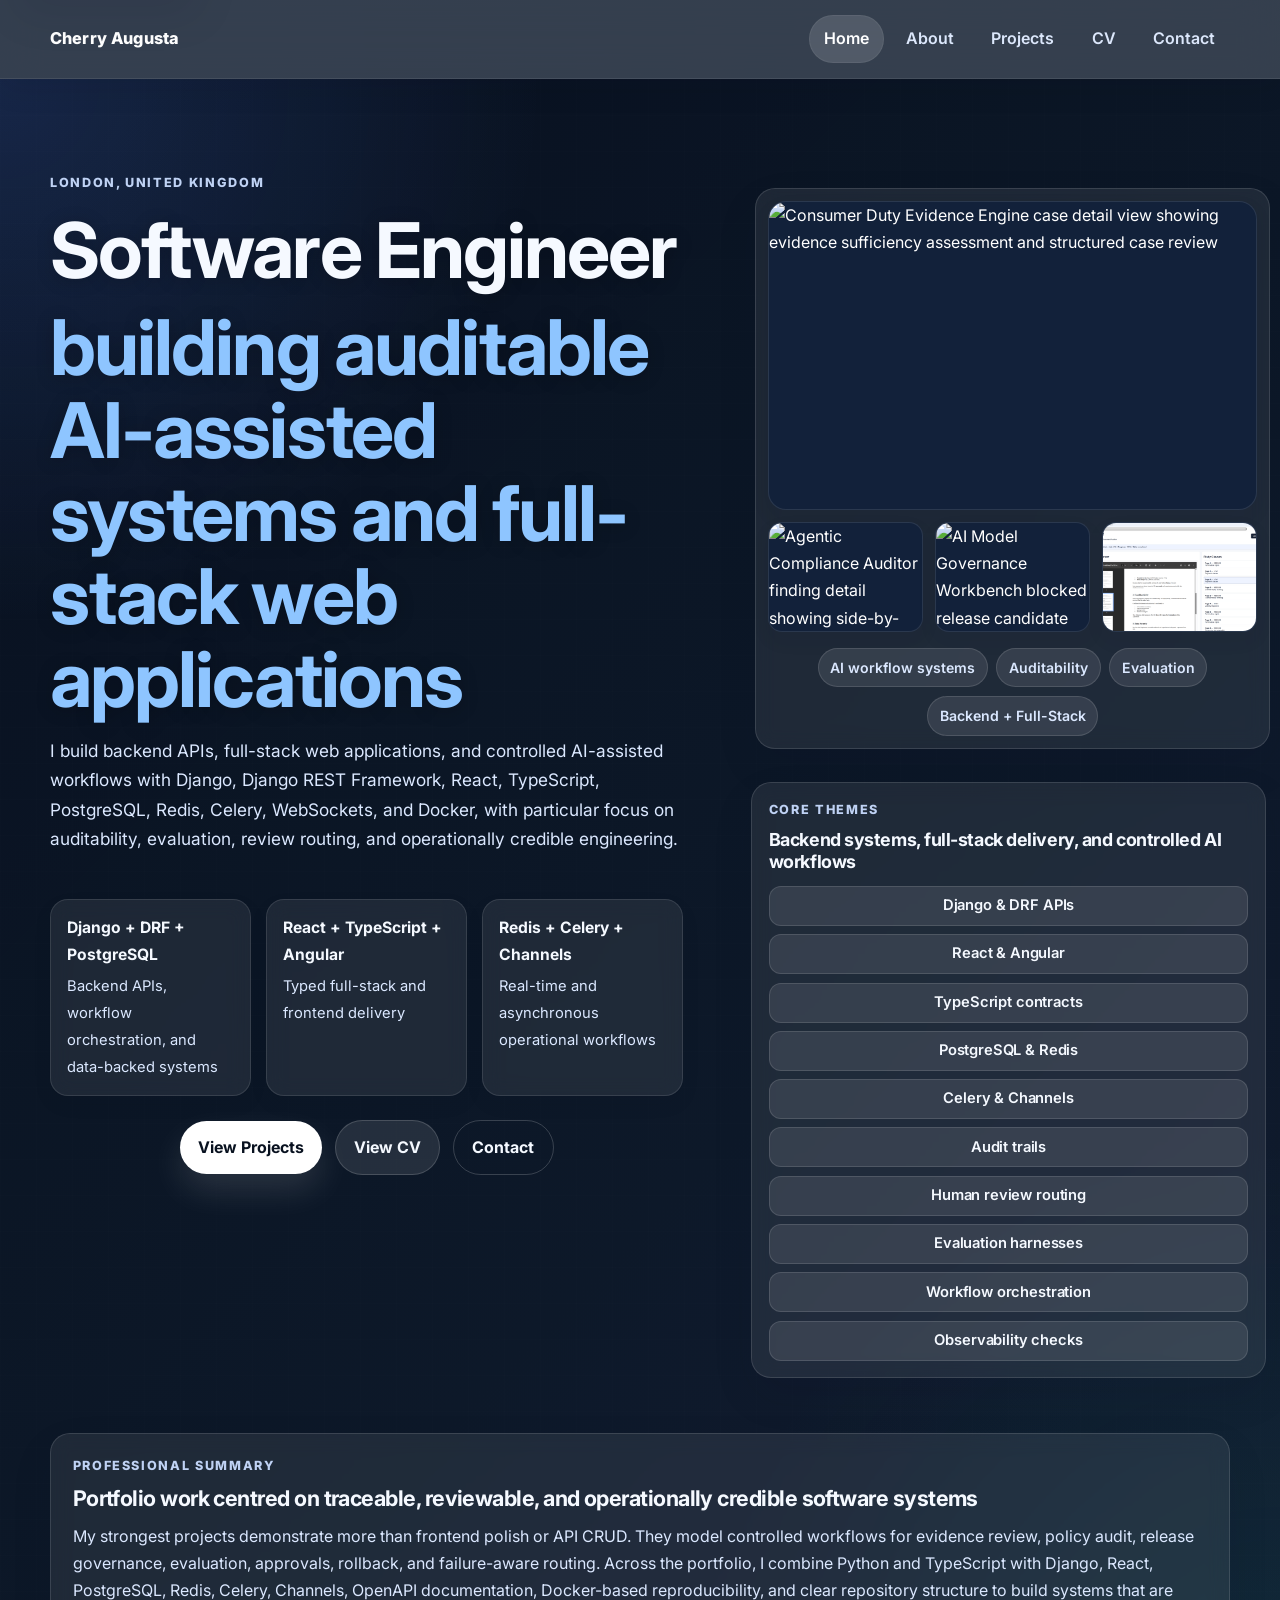
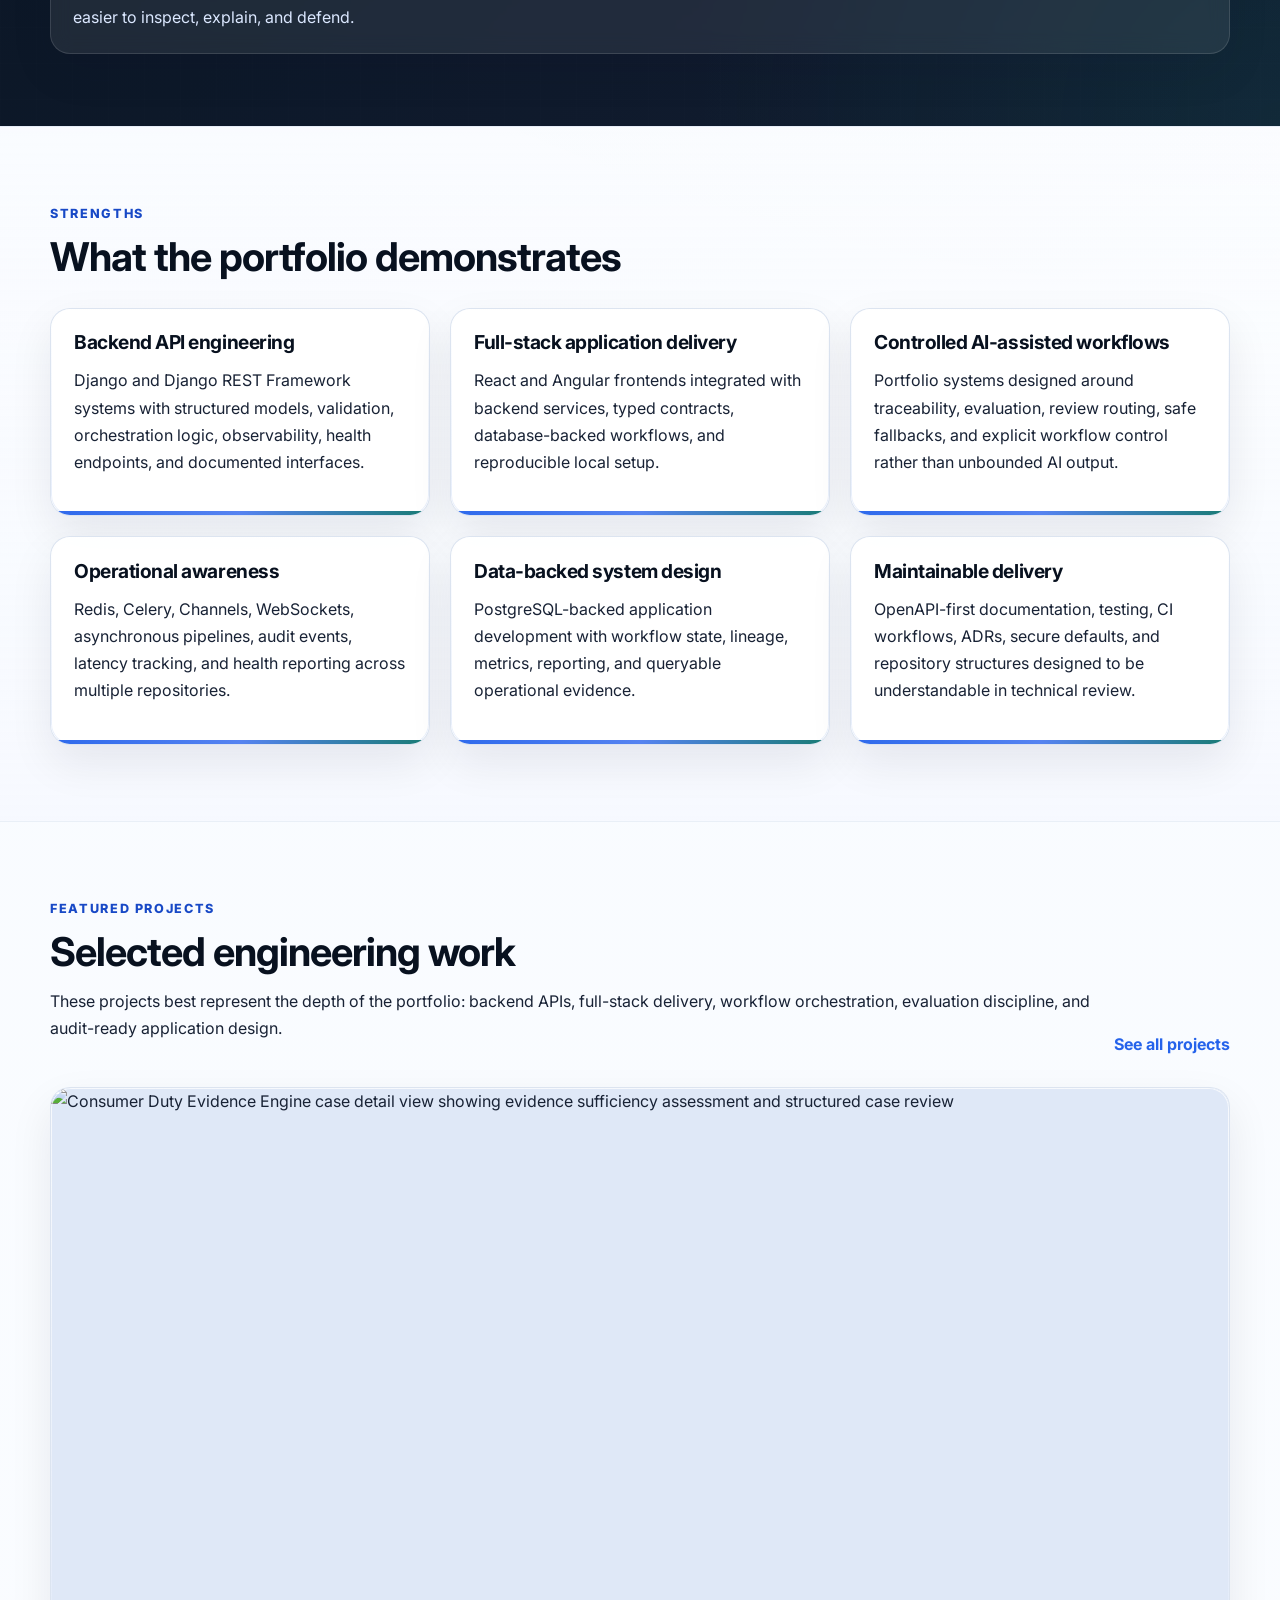
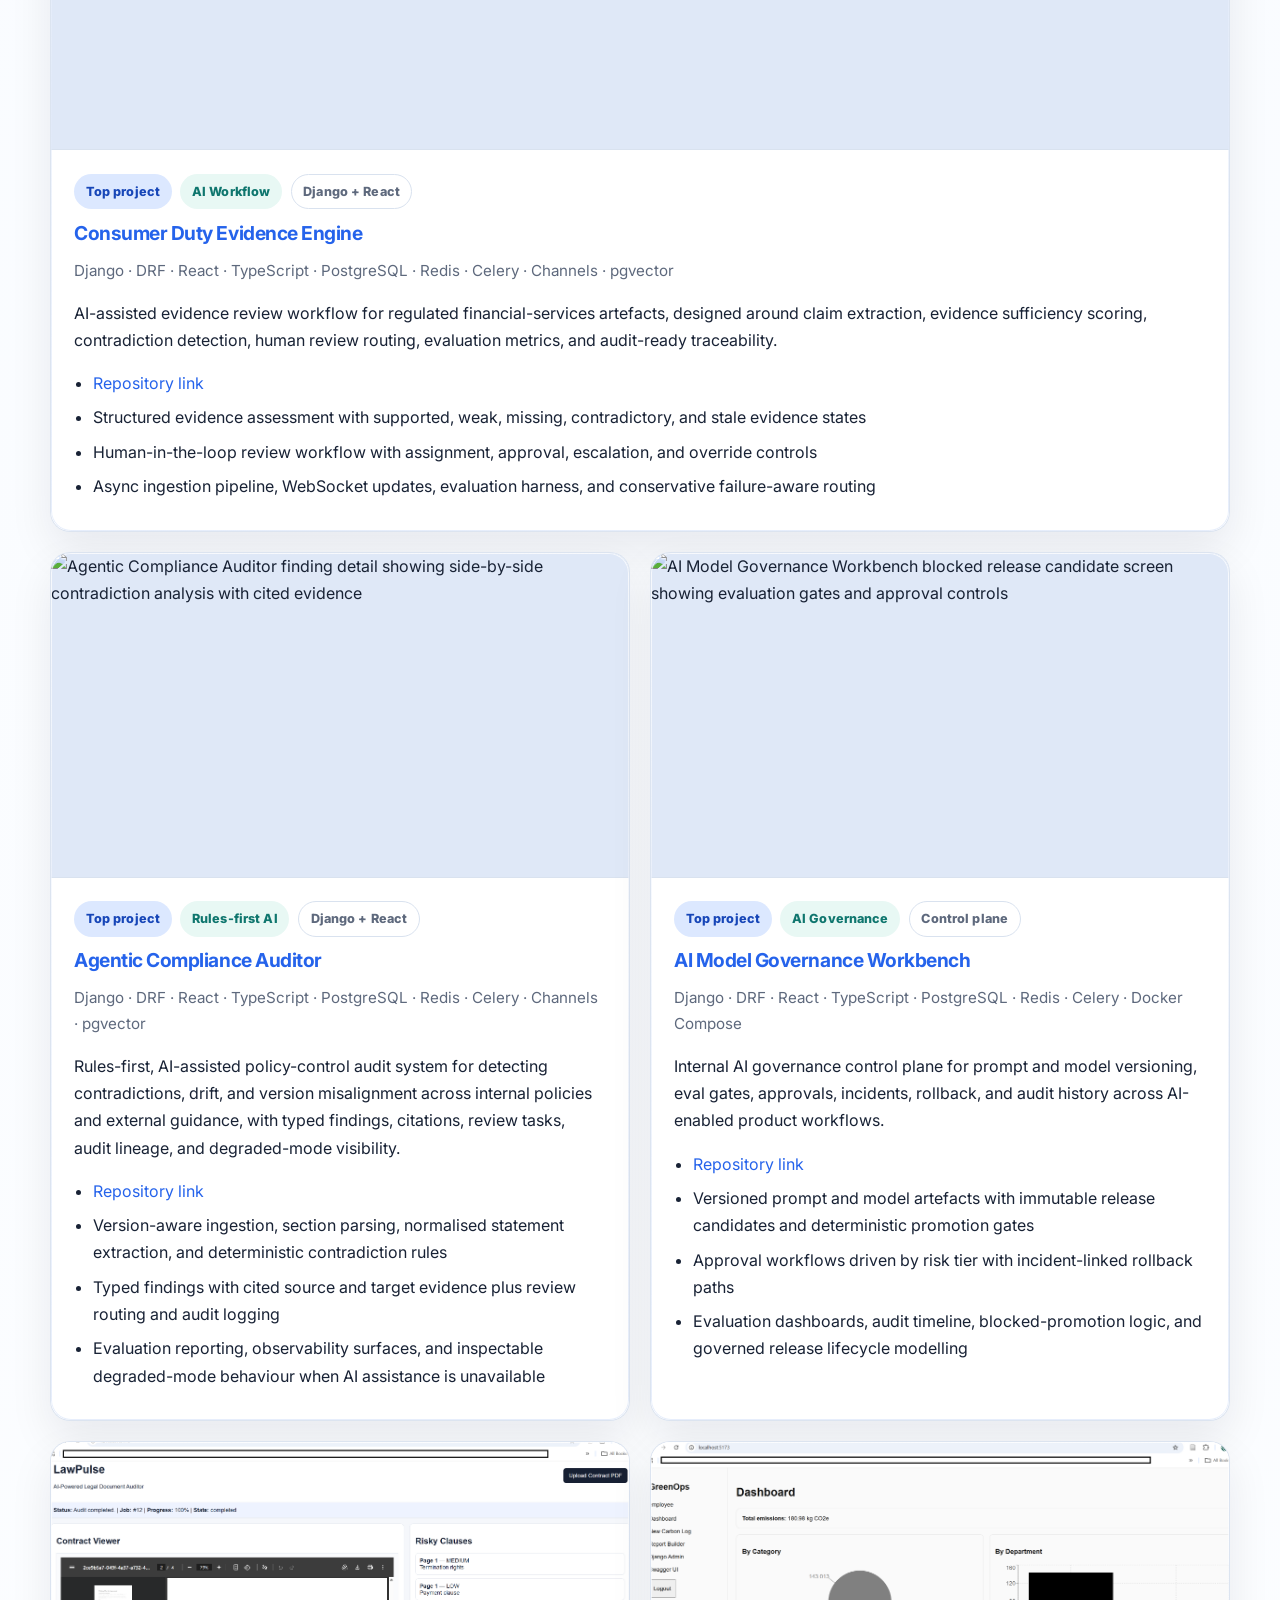
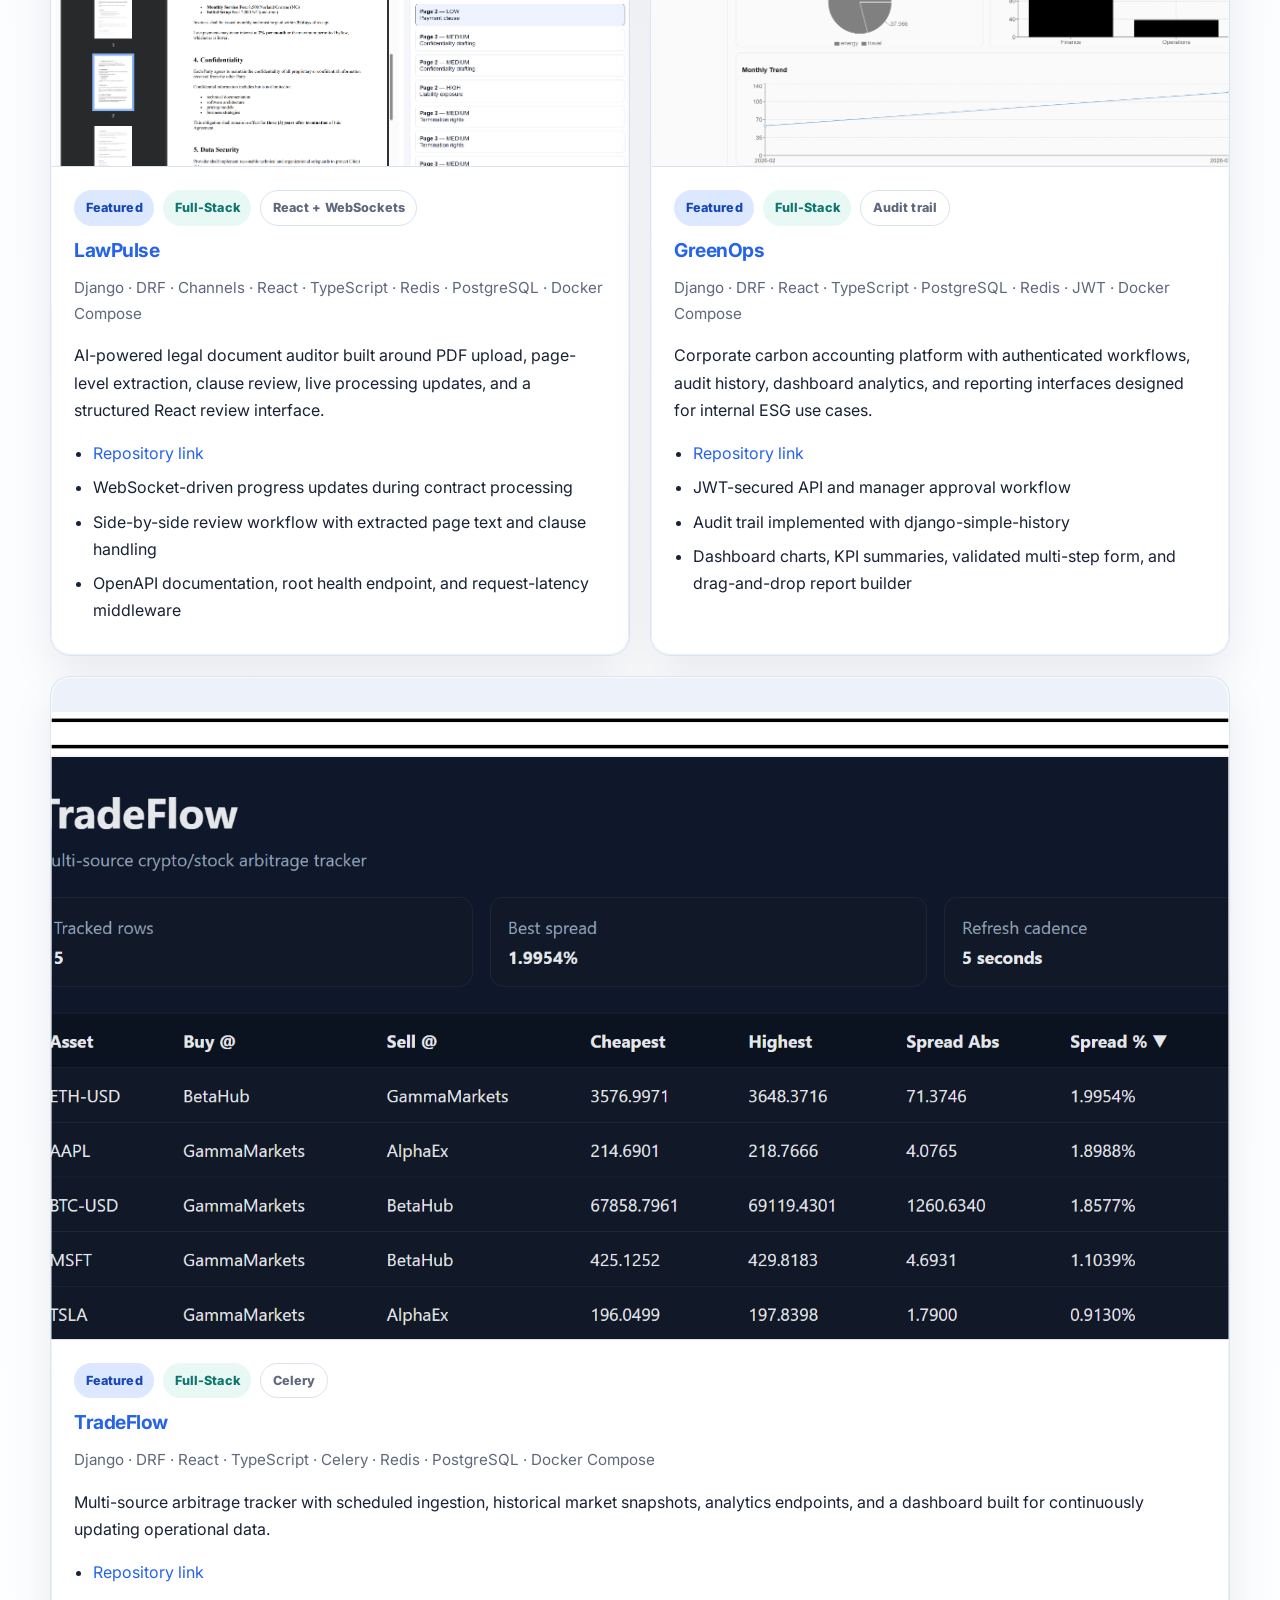
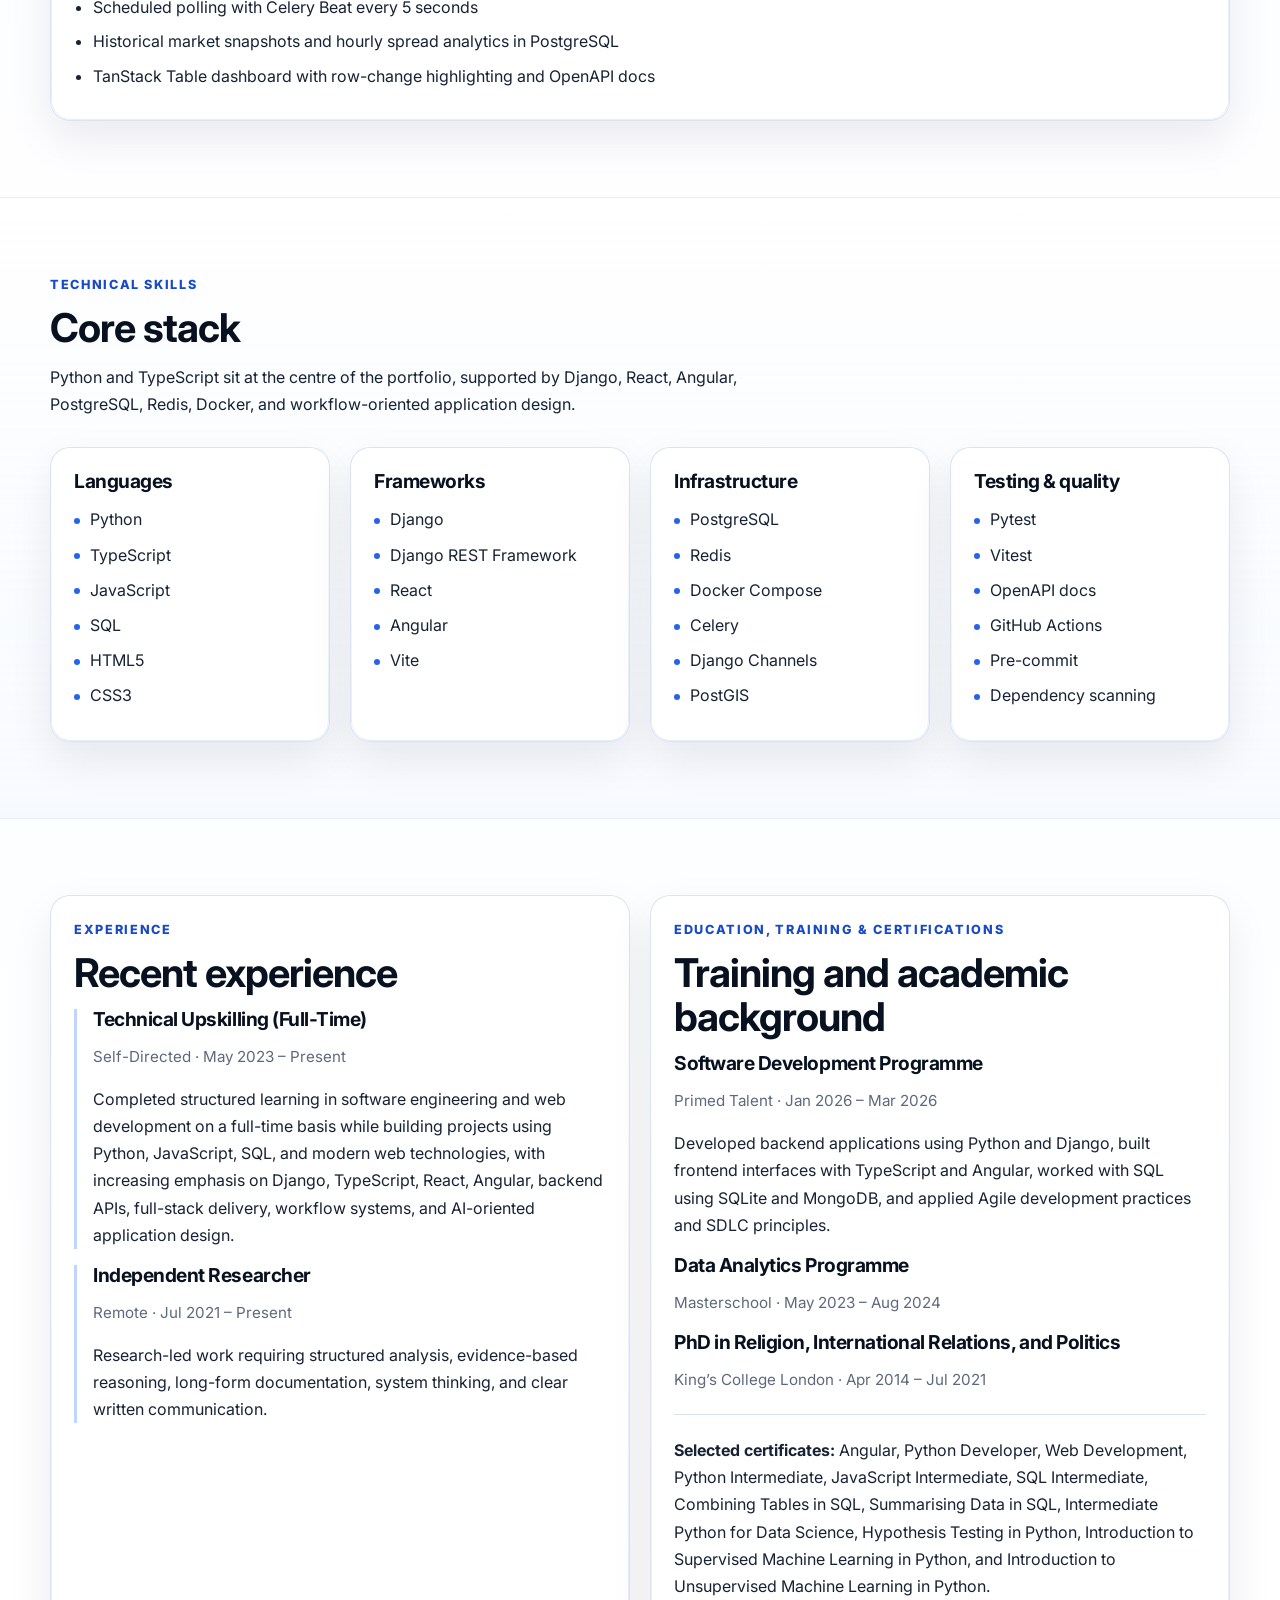
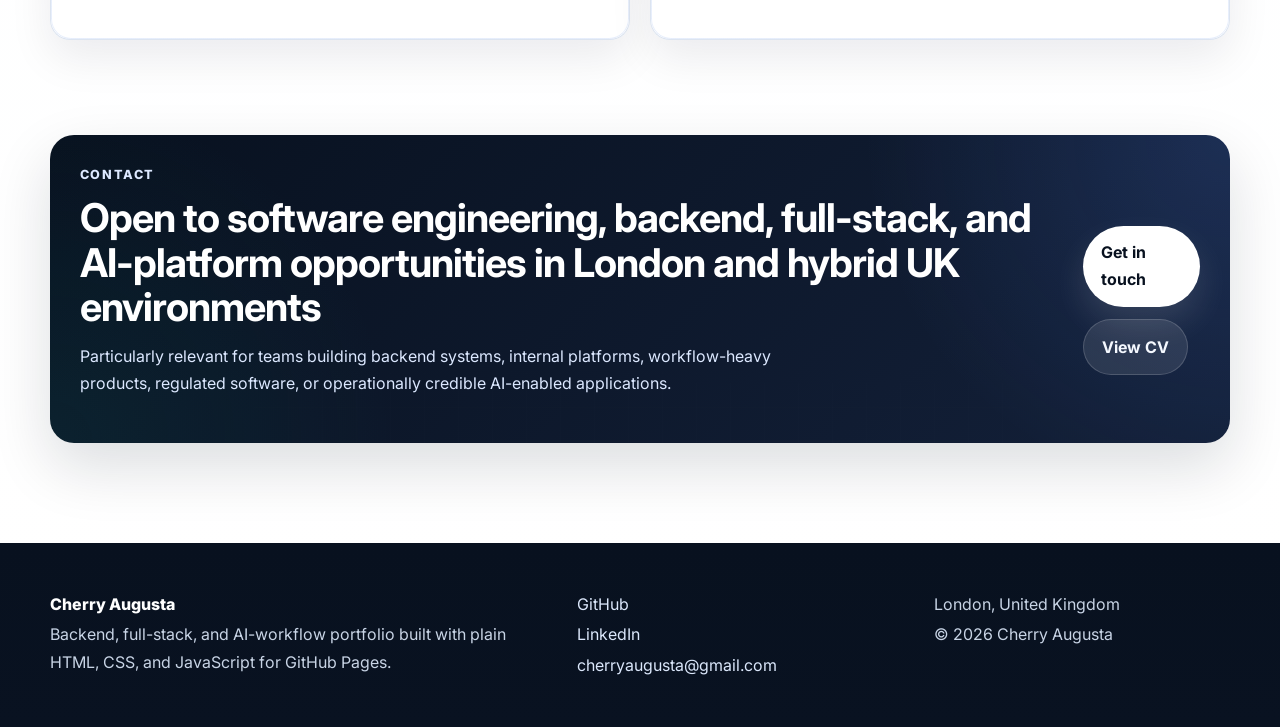
==== commit 47630105: "Differentiate hero heading text colors" ====
--- a/index.html
+++ b/index.html
@@ -55,7 +55,10 @@
       <div class="container hero-grid hero-grid-enhanced">
         <div class="hero-copy">
           <p class="eyebrow">London, United Kingdom</p>
-          <h1>Software Engineer building auditable AI-assisted systems and full-stack web applications</h1>
+          <h1>
+            <span class="hero-title-primary">Software Engineer</span>
+            <span class="hero-title-secondary">building auditable AI-assisted systems and full-stack web applications</span>
+          </h1>
           <p class="hero-lead">
             I build backend APIs, full-stack web applications, and controlled AI-assisted workflows with Django, Django REST Framework, React, TypeScript, PostgreSQL, Redis, Celery, WebSockets, and Docker, with particular focus on auditability, evaluation, review routing, and operationally credible engineering.
           </p>
--- a/styles.css
+++ b/styles.css
@@ -21,6 +21,7 @@
   --hero-text:#f5f9ff;
   --hero-text-soft:#dbe8ff;
   --hero-text-muted:#bfd2f4;
+  --hero-title-accent:#8ec5ff;
   --shadow-xs:0 8px 20px rgba(9,18,32,.06);
   --shadow:0 18px 44px rgba(9,18,32,.08);
   --shadow-strong:0 24px 60px rgba(9,18,32,.14);
@@ -271,6 +272,21 @@
   text-shadow:0 2px 18px rgba(0,0,0,.22);
 }
 
+.hero-title-primary,
+.hero-title-secondary{
+  display:block;
+}
+
+.hero-title-primary{
+  color:var(--hero-text);
+}
+
+.hero-title-secondary{
+  color:var(--hero-title-accent);
+  margin-top:.18em;
+  line-height:1.08;
+}
+
 .hero-grid{
   display:grid;
   grid-template-columns:1.35fr .9fr;
@@ -282,7 +298,7 @@
 
 .hero-grid-enhanced{
   grid-template-columns:minmax(0,1.18fr) minmax(360px,.96fr);
-  align-items:stretch;
+  align-items:start;
 }
 
 .hero-copy,
@@ -300,11 +316,11 @@
 
 .hero-aside{
   display:grid;
-  grid-template-rows:auto minmax(0,1fr);
-  gap:1.25rem;
-  align-content:stretch;
-  align-self:stretch;
-  min-height:100%;
+  grid-template-rows:auto auto;
+  gap:1.1rem;
+  align-content:start;
+  align-self:start;
+  min-height:auto;
 }
 
 .eyebrow,
@@ -383,6 +399,8 @@
   backdrop-filter:blur(10px);
   -webkit-backdrop-filter:blur(10px);
   max-width:720px;
+  display:flex;
+  flex-direction:column;
 }
 
 .profile-card-compact{
@@ -431,8 +449,11 @@
 .profile-caption{
   display:flex;
   flex-wrap:wrap;
+  justify-content:center;
+  align-items:center;
   gap:.55rem;
-  margin-top:1rem;
+  margin-top:auto;
+  padding-top:1rem;
 }
 
 .profile-caption span{
@@ -443,6 +464,7 @@
   color:var(--hero-text);
   font-size:.88rem;
   font-weight:600;
+  text-align:center;
 }
 
 .hero-aside > .profile-card,
@@ -474,28 +496,26 @@
 
 .hero-core-panel{
   margin-top:0;
-  width:100%;
-  height:100%;
+  width:calc(100% - 36px);
+  margin-left:36px;
+  height:auto;
+  min-height:0;
   display:flex;
   flex-direction:column;
   justify-content:flex-start;
-  padding:1.15rem 1.2rem;
+  padding:1rem 1.05rem 1rem;
 }
 
 .hero-core-panel h2{
-  max-width:24ch;
-  font-size:1.18rem;
-  line-height:1.2;
+  max-width:none;
+  font-size:1.12rem;
+  line-height:1.22;
   margin-bottom:.8rem;
 }
 
-.hero-core-panel .panel-label{
-  margin-bottom:.45rem;
-}
-
 .hero-core-panel .tag-list-core{
-  margin-top:.1rem;
-  flex:1;
+  margin-top:0;
+  flex:initial;
   align-content:start;
 }
 
@@ -543,25 +563,27 @@
 
 .tag-list-core{
   display:grid;
-  grid-template-columns:repeat(2,minmax(0,1fr));
-  gap:.58rem;
+  grid-template-columns:1fr;
+  gap:.52rem;
   align-content:start;
 }
 
 .tag-list-core li{
   display:flex;
   align-items:center;
-  justify-content:flex-start;
-  min-height:38px;
-  padding:.42rem .62rem;
+  justify-content:center;
+  text-align:center;
+  min-height:40px;
+  padding:.5rem .78rem;
   border-radius:12px;
   background:rgba(255,255,255,.10);
   border:1px solid rgba(255,255,255,.12);
   color:var(--hero-text);
-  font-size:.82rem;
-  font-weight:500;
-  line-height:1.22;
+  font-size:.92rem;
+  font-weight:600;
+  line-height:1.2;
   letter-spacing:-0.01em;
+  white-space:nowrap;
   margin:0;
 }
 
@@ -571,6 +593,11 @@
   gap:.8rem;
   flex-wrap:wrap;
   margin-top:1.45rem;
+}
+
+.cta-row{
+  justify-content:center;
+  align-items:center;
 }
 
 .button{
@@ -970,12 +997,6 @@
   min-height:60vh;
 }
 
-@media (min-width:1025px){
-  .hero-core-panel{
-    min-height:320px;
-  }
-}
-
 @media (max-width:1180px){
   .card-grid.four{
     grid-template-columns:repeat(2,minmax(0,1fr));
@@ -987,6 +1008,10 @@
 
   .hero-project-main img{
     height:clamp(220px, 28vw, 300px);
+  }
+
+  .tag-list-core li{
+    font-size:.88rem;
   }
 }
 
@@ -1014,8 +1039,15 @@
   }
 
   .hero-core-panel{
+    width:100%;
+    margin-left:0;
     height:auto;
     min-height:0;
+    padding:1rem;
+  }
+
+  .tag-list-core li{
+    white-space:normal;
   }
 
   .cv-side,
@@ -1174,14 +1206,11 @@
     height:100px;
   }
 
-  .tag-list-core{
-    grid-template-columns:1fr;
-  }
-
   .tag-list-core li{
     min-height:auto;
-    font-size:.84rem;
-    padding:.48rem .68rem;
+    font-size:.88rem;
+    padding:.58rem .74rem;
+    white-space:normal;
   }
 
   .project-list-page .project-image-wrap,
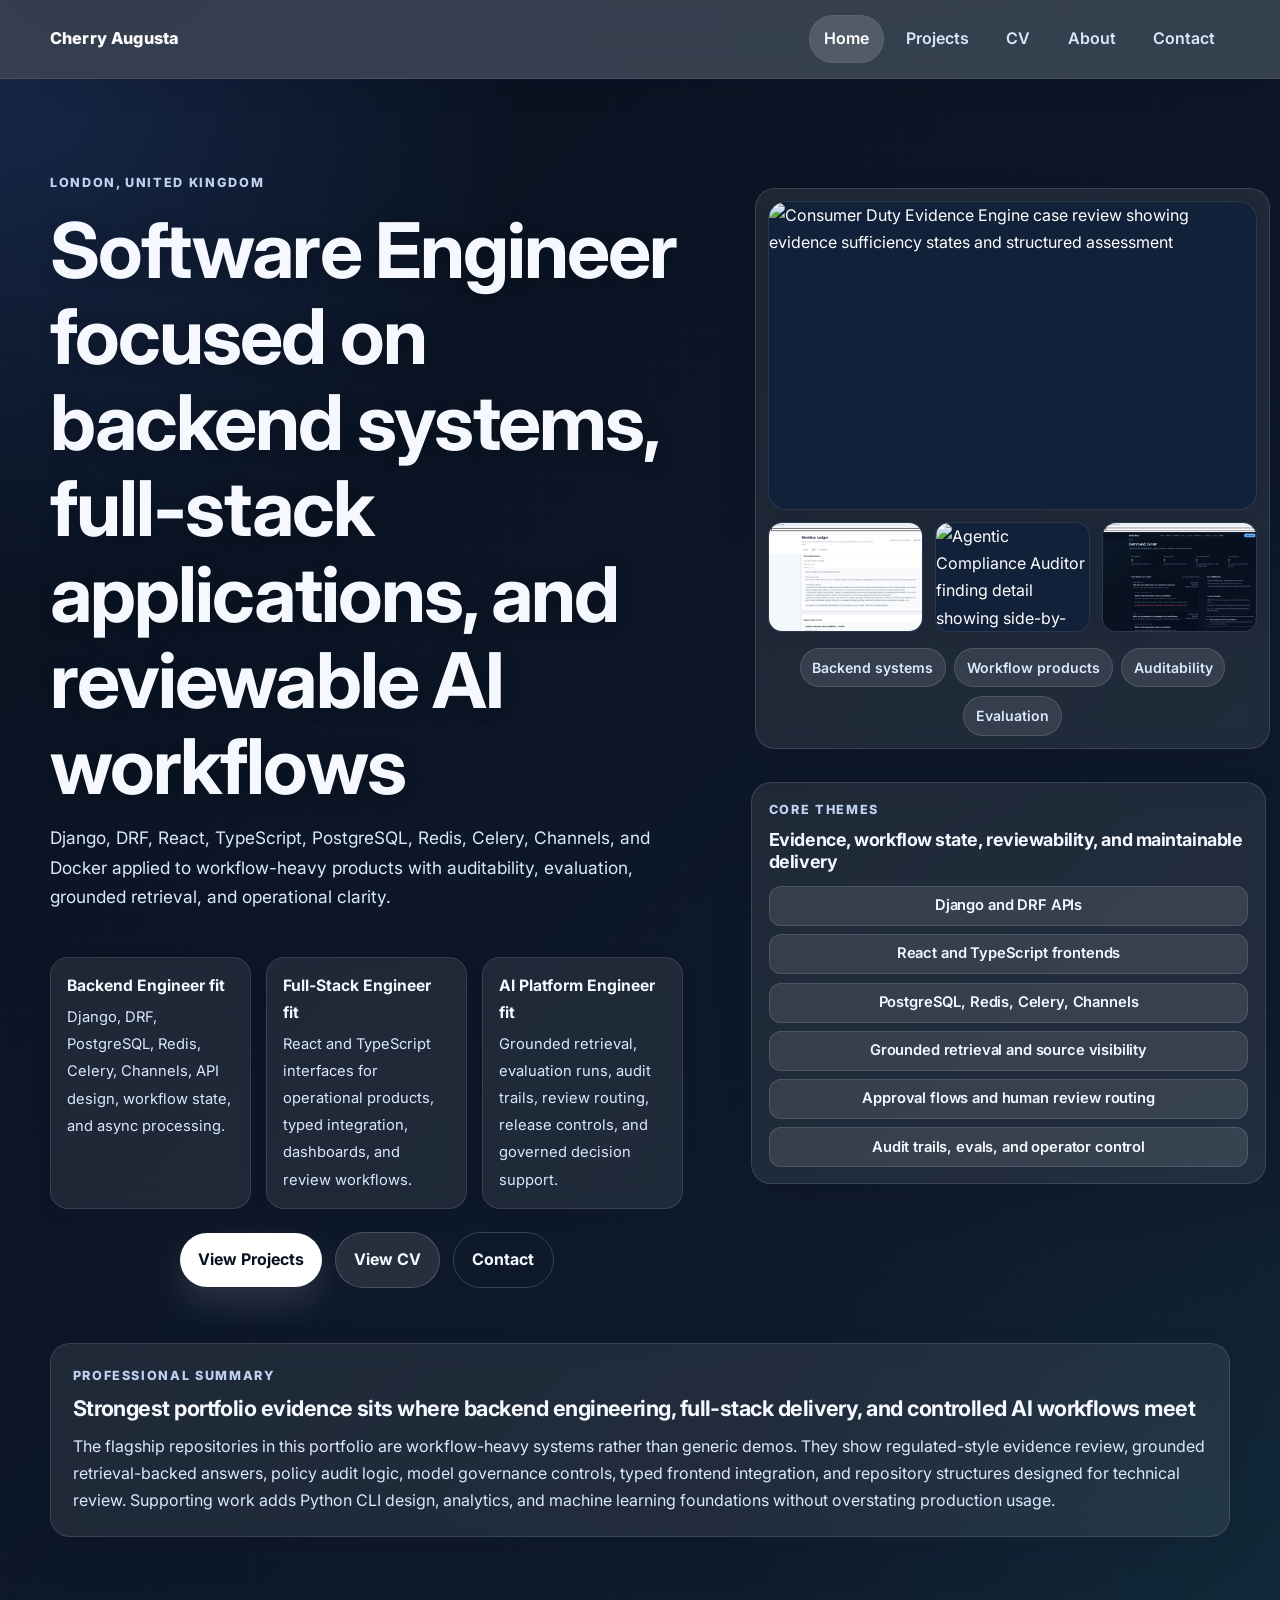
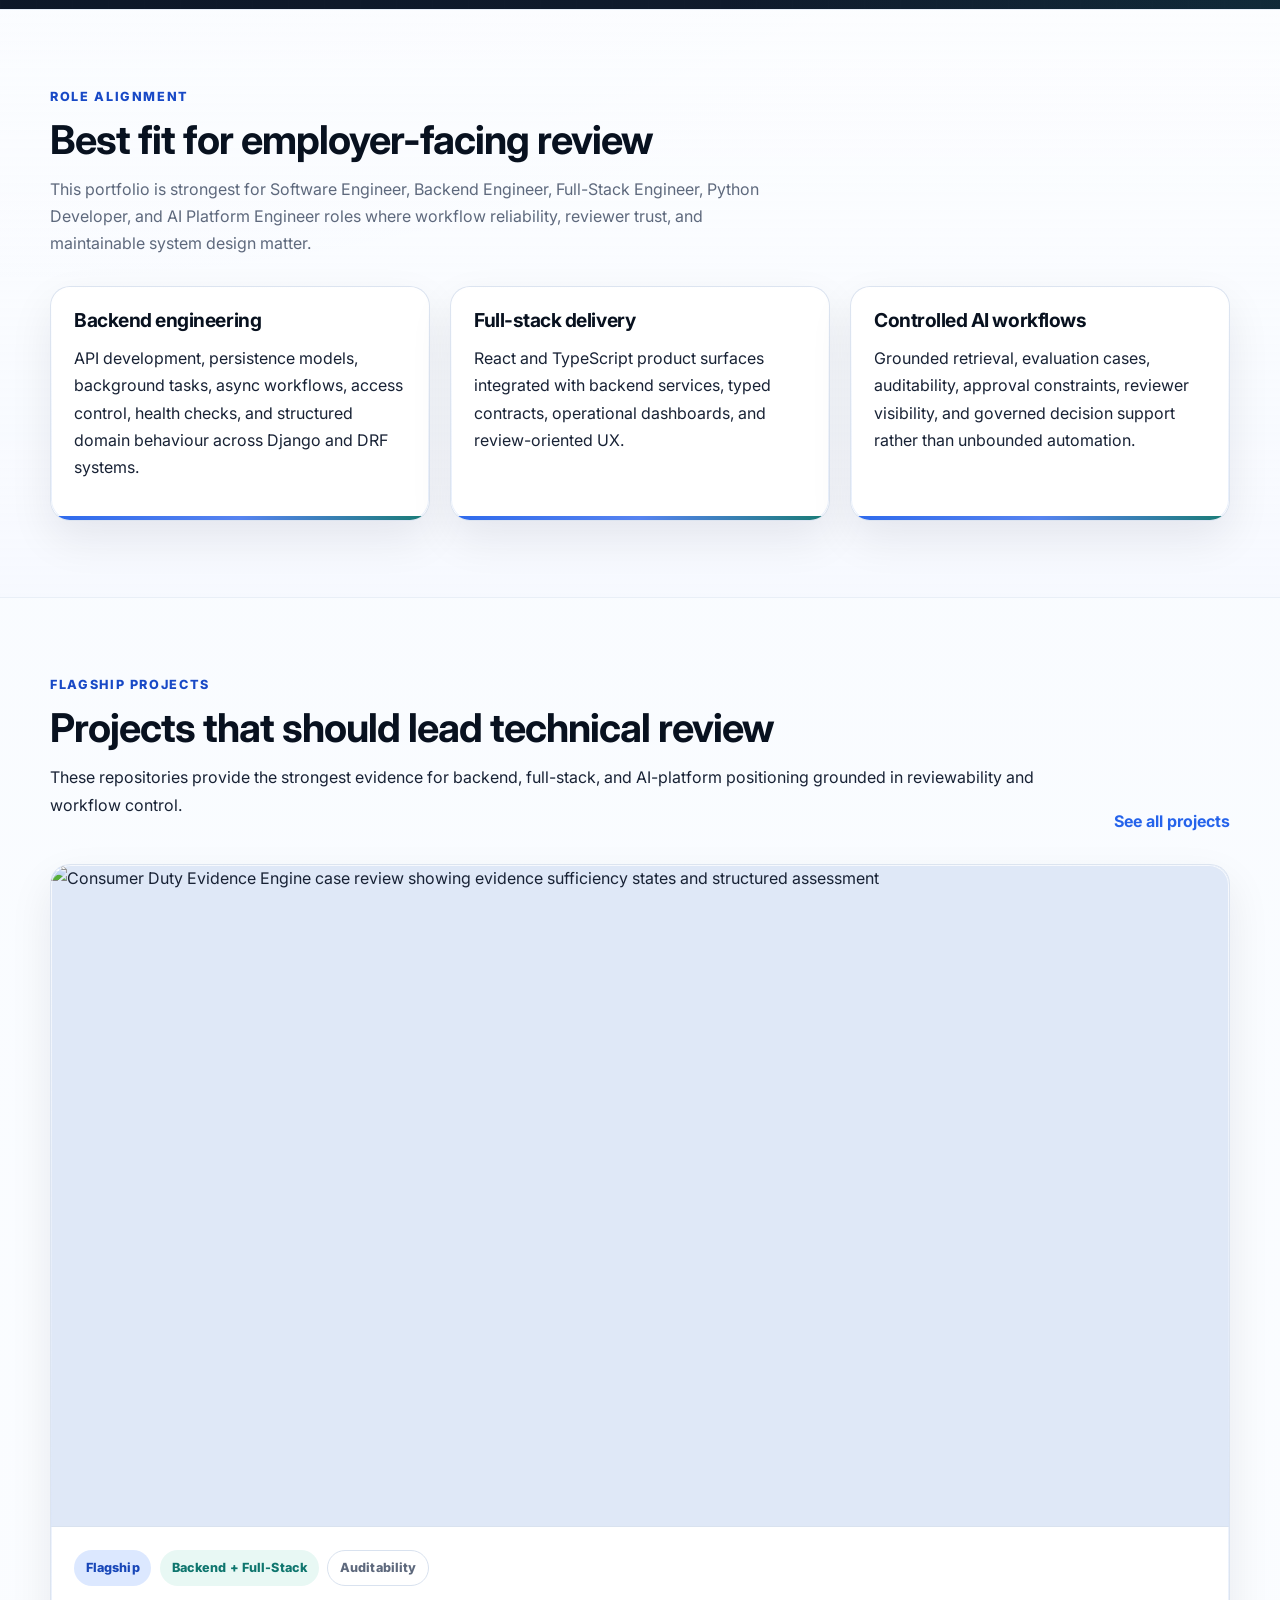
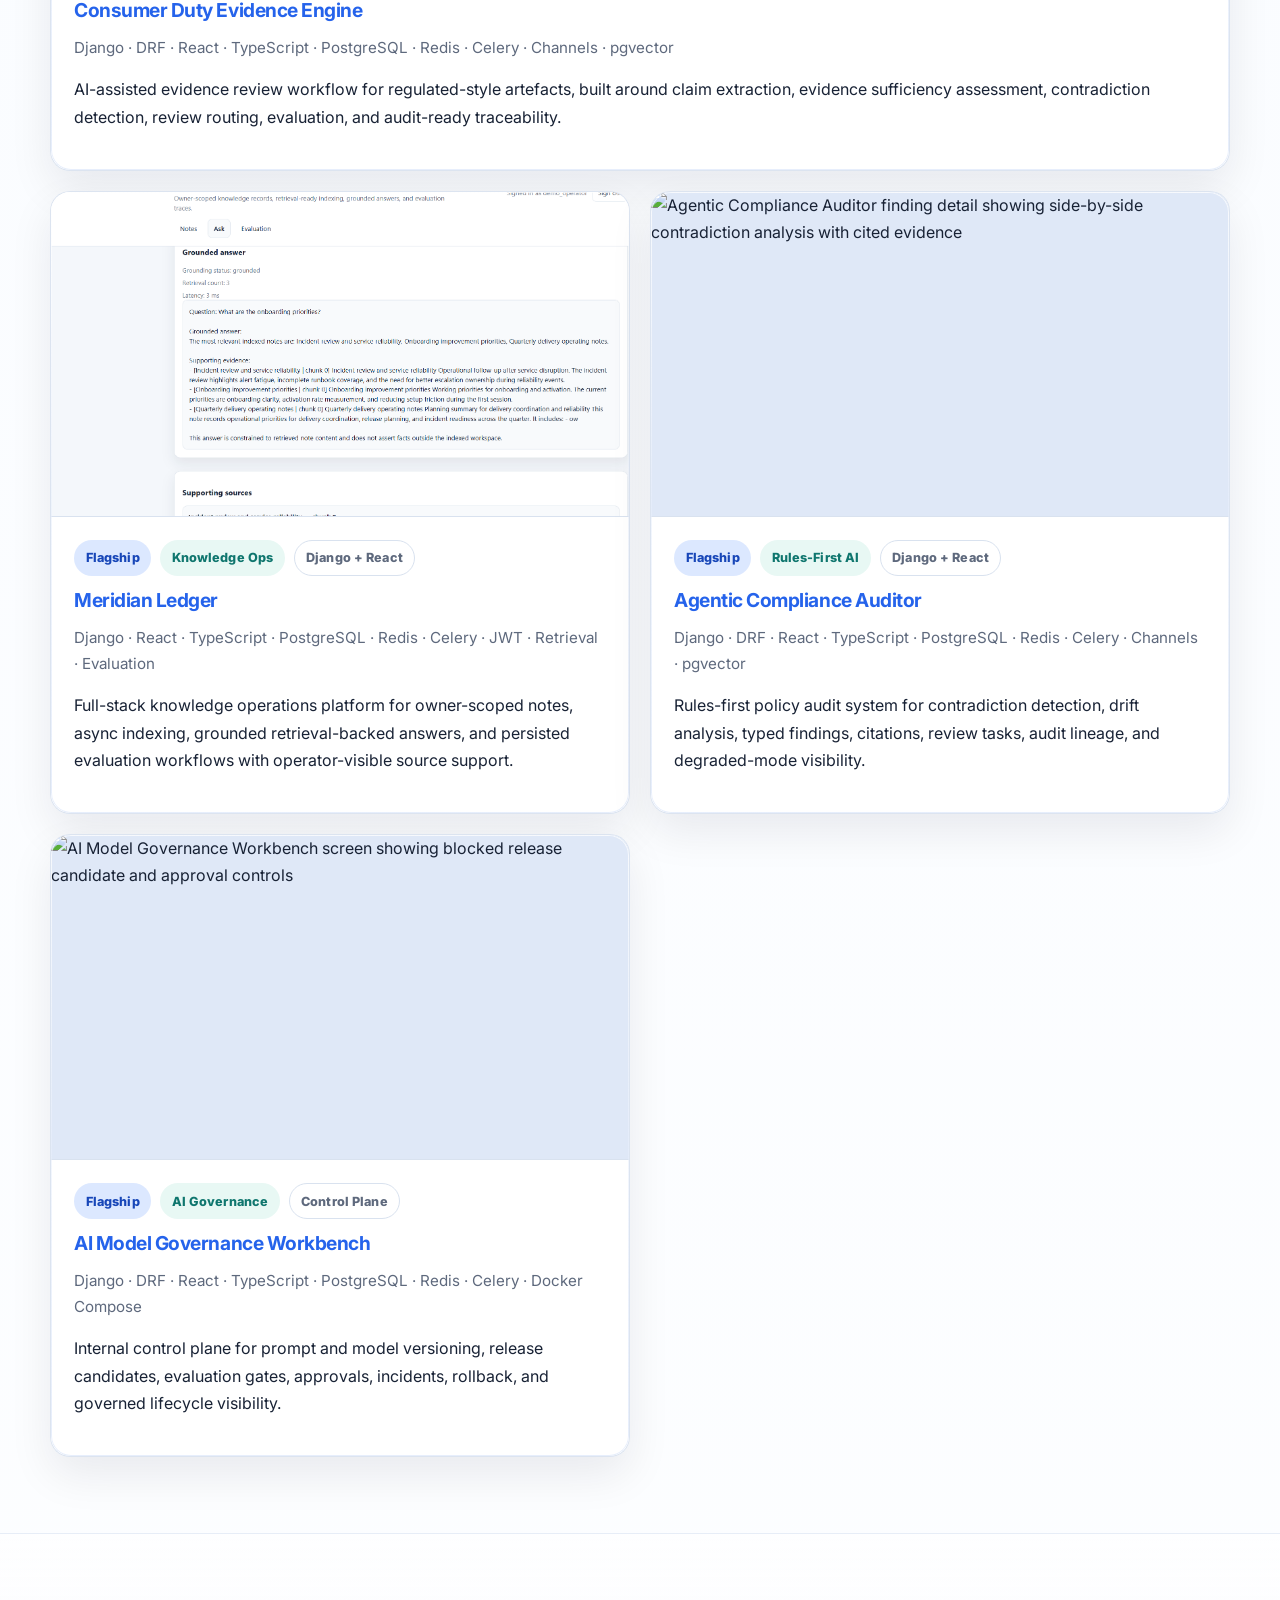
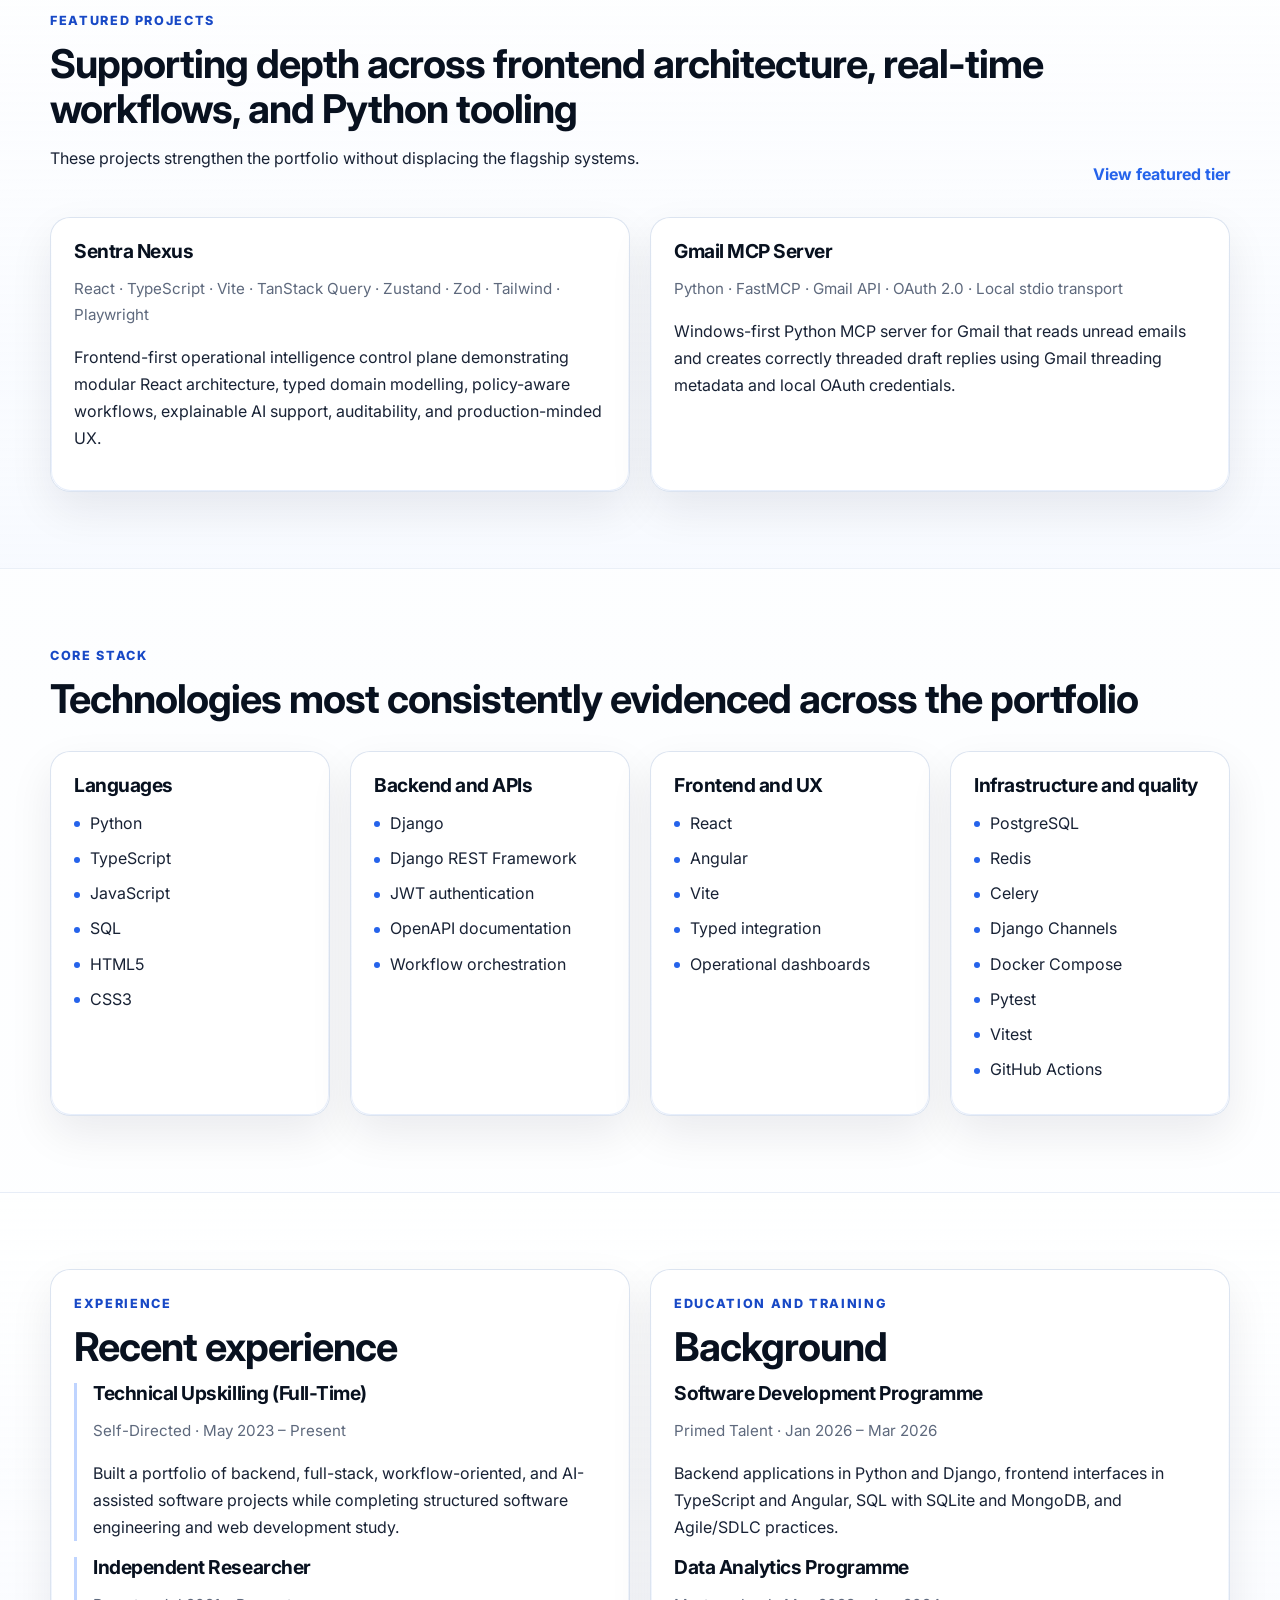
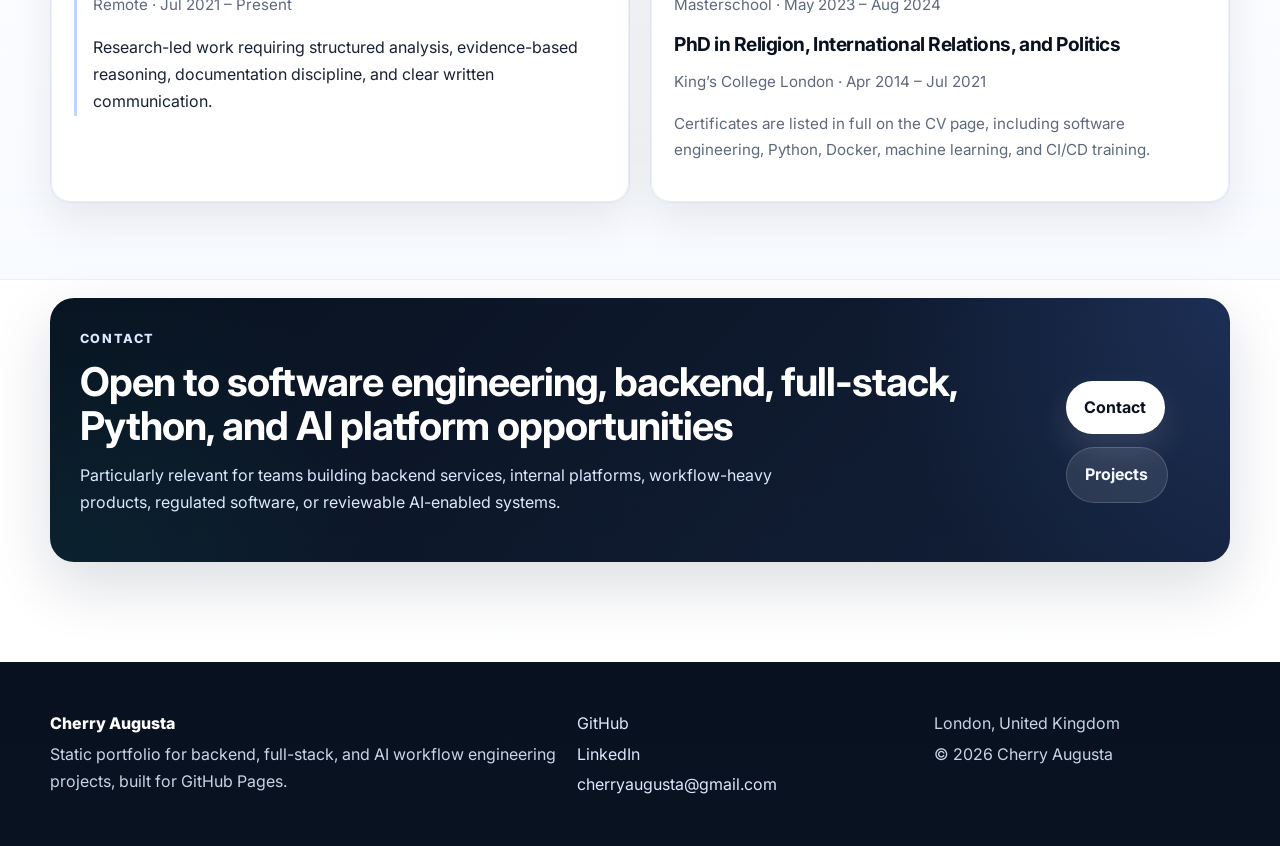
==== commit 035a8bc3: "Upgrade portfolio structure, project tiers, CV alignment, and README" ====
--- a/index.html
+++ b/index.html
@@ -3,20 +3,20 @@
 <head>
   <meta charset="utf-8">
   <meta name="viewport" content="width=device-width, initial-scale=1">
-  <title>Cherry Augusta | Software Engineer</title>
-  <meta name="description" content="London-based Software Engineer building backend APIs, full-stack web applications, and auditable AI-assisted workflows with Django, Django REST Framework, React, TypeScript, PostgreSQL, Redis, Celery, WebSockets, and Docker.">
+  <title>Cherry Augusta | Software Engineer | Backend, Full-Stack, AI Workflow Systems</title>
+  <meta name="description" content="Cherry Augusta is a London-based Software Engineer focused on backend APIs, full-stack applications, and reviewable AI workflow systems using Django, DRF, React, TypeScript, PostgreSQL, Redis, Celery, Channels, and Docker.">
   <meta name="theme-color" content="#0b1220">
   <meta name="robots" content="index,follow">
 
   <meta property="og:title" content="Cherry Augusta | Software Engineer">
-  <meta property="og:description" content="Backend APIs, full-stack web applications, and auditable AI-assisted workflow systems with Django, React, TypeScript, PostgreSQL, Redis, Celery, WebSockets, and Docker.">
+  <meta property="og:description" content="Backend systems, full-stack applications, and reviewable AI workflow systems with Django, DRF, React, TypeScript, PostgreSQL, Redis, Celery, Channels, and Docker.">
   <meta property="og:type" content="website">
   <meta property="og:url" content="https://cherryaugusta.github.io/developer-portfolio-profile">
   <meta property="og:image" content="https://cherryaugusta.github.io/developer-portfolio-profile/assets/og-preview.jpg">
 
   <meta name="twitter:card" content="summary_large_image">
   <meta name="twitter:title" content="Cherry Augusta | Software Engineer">
-  <meta name="twitter:description" content="Backend APIs, full-stack web applications, and auditable AI-assisted workflow systems with Django, React, TypeScript, PostgreSQL, Redis, Celery, WebSockets, and Docker.">
+  <meta name="twitter:description" content="Backend systems, full-stack applications, and reviewable AI workflow systems with Django, DRF, React, TypeScript, PostgreSQL, Redis, Celery, Channels, and Docker.">
   <meta name="twitter:image" content="https://cherryaugusta.github.io/developer-portfolio-profile/assets/og-preview.jpg">
 
   <link rel="canonical" href="https://cherryaugusta.github.io/developer-portfolio-profile">
@@ -42,9 +42,9 @@
 
       <nav id="primary-nav" class="main-nav" aria-label="Primary">
         <a href="index.html" aria-current="page">Home</a>
-        <a href="about.html">About</a>
         <a href="projects.html">Projects</a>
         <a href="cv.html">CV</a>
+        <a href="about.html">About</a>
         <a href="contact.html">Contact</a>
       </nav>
     </div>
@@ -56,25 +56,24 @@
         <div class="hero-copy">
           <p class="eyebrow">London, United Kingdom</p>
           <h1>
-            <span class="hero-title-primary">Software Engineer</span>
-            <span class="hero-title-secondary">building auditable AI-assisted systems and full-stack web applications</span>
+            <span class="hero-title-primary">Software Engineer focused on backend systems, full-stack applications, and reviewable AI workflows</span>
           </h1>
           <p class="hero-lead">
-            I build backend APIs, full-stack web applications, and controlled AI-assisted workflows with Django, Django REST Framework, React, TypeScript, PostgreSQL, Redis, Celery, WebSockets, and Docker, with particular focus on auditability, evaluation, review routing, and operationally credible engineering.
+            Django, DRF, React, TypeScript, PostgreSQL, Redis, Celery, Channels, and Docker applied to workflow-heavy products with auditability, evaluation, grounded retrieval, and operational clarity.
           </p>
 
-          <div class="hero-metrics" aria-label="Key strengths">
+          <div class="hero-metrics" aria-label="Primary role fit">
             <div class="metric">
-              <strong>Django + DRF + PostgreSQL</strong>
-              <span>Backend APIs, workflow orchestration, and data-backed systems</span>
+              <strong>Backend Engineer fit</strong>
+              <span>Django, DRF, PostgreSQL, Redis, Celery, Channels, API design, workflow state, and async processing.</span>
             </div>
             <div class="metric">
-              <strong>React + TypeScript + Angular</strong>
-              <span>Typed full-stack and frontend delivery</span>
+              <strong>Full-Stack Engineer fit</strong>
+              <span>React and TypeScript interfaces for operational products, typed integration, dashboards, and review workflows.</span>
             </div>
             <div class="metric">
-              <strong>Redis + Celery + Channels</strong>
-              <span>Real-time and asynchronous operational workflows</span>
+              <strong>AI Platform Engineer fit</strong>
+              <span>Grounded retrieval, evaluation runs, audit trails, review routing, release controls, and governed decision support.</span>
             </div>
           </div>
 
@@ -91,7 +90,7 @@
               <div class="hero-project-main">
                 <img
                   src="screenshots/consumer-duty-evidence-engine/case-detail-weak-support.png"
-                  alt="Consumer Duty Evidence Engine case detail view showing evidence sufficiency assessment and structured case review"
+                  alt="Consumer Duty Evidence Engine case review showing evidence sufficiency states and structured assessment"
                   width="1600"
                   height="900"
                   loading="eager"
@@ -99,6 +98,14 @@
               </div>
 
               <div class="hero-project-supporting">
+                <img
+                  src="screenshots/meridian-ledger/grounded-answer-with-sources.png"
+                  alt="Meridian Ledger grounded answer view showing retrieved sources and answer output"
+                  width="1600"
+                  height="900"
+                  loading="lazy"
+                  decoding="async">
+
                 <img
                   src="screenshots/agentic-compliance-auditor/finding-detail-side-by-side.png"
                   alt="Agentic Compliance Auditor finding detail showing side-by-side contradiction analysis with cited evidence"
@@ -108,54 +115,42 @@
                   decoding="async">
 
                 <img
-                  src="screenshots/ai-model-governance-workbench/release-candidate-blocked.png"
-                  alt="AI Model Governance Workbench blocked release candidate screen showing evaluation gates and approval controls"
+                  src="screenshots/sentra-nexus/command-center.png"
+                  alt="Sentra Nexus command center showing operational workflow metrics and constrained decision surfaces"
                   width="1600"
                   height="900"
                   loading="lazy"
                   decoding="async">
-
-                <img
-                  src="screenshots/lawpulse/frontend-selected-clause.png"
-                  alt="LawPulse contract review interface with selected clause details visible"
-                  width="1600"
-                  height="900"
-                  loading="lazy"
-                  decoding="async">
               </div>
             </div>
 
             <figcaption class="profile-caption">
-              <span>AI workflow systems</span>
+              <span>Backend systems</span>
+              <span>Workflow products</span>
               <span>Auditability</span>
               <span>Evaluation</span>
-              <span>Backend + Full-Stack</span>
             </figcaption>
           </figure>
 
-          <div class="hero-panel hero-panel-inline hero-core-panel" aria-label="Core themes">
+          <div class="hero-panel hero-core-panel" aria-label="Core themes">
             <p class="panel-label">Core themes</p>
-            <h2>Backend systems, full-stack delivery, and controlled AI workflows</h2>
+            <h2>Evidence, workflow state, reviewability, and maintainable delivery</h2>
             <ul class="tag-list tag-list-core">
-              <li>Django &amp; DRF APIs</li>
-              <li>React &amp; Angular</li>
-              <li>TypeScript contracts</li>
-              <li>PostgreSQL &amp; Redis</li>
-              <li>Celery &amp; Channels</li>
-              <li>Audit trails</li>
-              <li>Human review routing</li>
-              <li>Evaluation harnesses</li>
-              <li>Workflow orchestration</li>
-              <li>Observability checks</li>
+              <li>Django and DRF APIs</li>
+              <li>React and TypeScript frontends</li>
+              <li>PostgreSQL, Redis, Celery, Channels</li>
+              <li>Grounded retrieval and source visibility</li>
+              <li>Approval flows and human review routing</li>
+              <li>Audit trails, evals, and operator control</li>
             </ul>
           </div>
         </aside>
 
-        <div class="hero-panel hero-panel-inline hero-summary-panel hero-summary-panel-wide" aria-label="Professional summary">
+        <div class="hero-panel hero-summary-panel hero-summary-panel-wide" aria-label="Professional summary">
           <p class="panel-label">Professional summary</p>
-          <h2>Portfolio work centred on traceable, reviewable, and operationally credible software systems</h2>
+          <h2>Strongest portfolio evidence sits where backend engineering, full-stack delivery, and controlled AI workflows meet</h2>
           <p class="hero-summary-text">
-            My strongest projects demonstrate more than frontend polish or API CRUD. They model controlled workflows for evidence review, policy audit, release governance, evaluation, approvals, rollback, and failure-aware routing. Across the portfolio, I combine Python and TypeScript with Django, React, PostgreSQL, Redis, Celery, Channels, OpenAPI documentation, Docker-based reproducibility, and clear repository structure to build systems that are easier to inspect, explain, and defend.
+            The flagship repositories in this portfolio are workflow-heavy systems rather than generic demos. They show regulated-style evidence review, grounded retrieval-backed answers, policy audit logic, model governance controls, typed frontend integration, and repository structures designed for technical review. Supporting work adds Python CLI design, analytics, and machine learning foundations without overstating production usage.
           </p>
         </div>
       </div>
@@ -164,39 +159,25 @@
     <section class="section section-soft">
       <div class="container">
         <div class="section-intro">
-          <p class="section-kicker">Strengths</p>
-          <h2>What the portfolio demonstrates</h2>
+          <p class="section-kicker">Role alignment</p>
+          <h2>Best fit for employer-facing review</h2>
+          <p class="section-copy">This portfolio is strongest for Software Engineer, Backend Engineer, Full-Stack Engineer, Python Developer, and AI Platform Engineer roles where workflow reliability, reviewer trust, and maintainable system design matter.</p>
         </div>
 
         <div class="card-grid three">
           <article class="card feature-card">
-            <h3>Backend API engineering</h3>
-            <p>Django and Django REST Framework systems with structured models, validation, orchestration logic, observability, health endpoints, and documented interfaces.</p>
+            <h3>Backend engineering</h3>
+            <p>API development, persistence models, background tasks, async workflows, access control, health checks, and structured domain behaviour across Django and DRF systems.</p>
           </article>
 
           <article class="card feature-card">
-            <h3>Full-stack application delivery</h3>
-            <p>React and Angular frontends integrated with backend services, typed contracts, database-backed workflows, and reproducible local setup.</p>
+            <h3>Full-stack delivery</h3>
+            <p>React and TypeScript product surfaces integrated with backend services, typed contracts, operational dashboards, and review-oriented UX.</p>
           </article>
 
           <article class="card feature-card">
-            <h3>Controlled AI-assisted workflows</h3>
-            <p>Portfolio systems designed around traceability, evaluation, review routing, safe fallbacks, and explicit workflow control rather than unbounded AI output.</p>
-          </article>
-
-          <article class="card feature-card">
-            <h3>Operational awareness</h3>
-            <p>Redis, Celery, Channels, WebSockets, asynchronous pipelines, audit events, latency tracking, and health reporting across multiple repositories.</p>
-          </article>
-
-          <article class="card feature-card">
-            <h3>Data-backed system design</h3>
-            <p>PostgreSQL-backed application development with workflow state, lineage, metrics, reporting, and queryable operational evidence.</p>
-          </article>
-
-          <article class="card feature-card">
-            <h3>Maintainable delivery</h3>
-            <p>OpenAPI-first documentation, testing, CI workflows, ADRs, secure defaults, and repository structures designed to be understandable in technical review.</p>
+            <h3>Controlled AI workflows</h3>
+            <p>Grounded retrieval, evaluation cases, auditability, approval constraints, reviewer visibility, and governed decision support rather than unbounded automation.</p>
           </article>
         </div>
       </div>
@@ -206,9 +187,9 @@
       <div class="container">
         <div class="section-intro split">
           <div>
-            <p class="section-kicker">Featured projects</p>
-            <h2>Selected engineering work</h2>
-            <p>These projects best represent the depth of the portfolio: backend APIs, full-stack delivery, workflow orchestration, evaluation discipline, and audit-ready application design.</p>
+            <p class="section-kicker">Flagship projects</p>
+            <h2>Projects that should lead technical review</h2>
+            <p>These repositories provide the strongest evidence for backend, full-stack, and AI-platform positioning grounded in reviewability and workflow control.</p>
           </div>
           <a class="text-link" href="projects.html">See all projects</a>
         </div>
@@ -216,23 +197,33 @@
         <div class="project-list">
           <article class="project-card project-card-featured project-card-with-image">
             <div class="project-image-wrap">
-              <img src="screenshots/consumer-duty-evidence-engine/case-detail-weak-support.png" alt="Consumer Duty Evidence Engine case detail view showing evidence sufficiency assessment and structured case review" width="1600" height="900" loading="lazy" decoding="async">
+              <img src="screenshots/consumer-duty-evidence-engine/case-detail-weak-support.png" alt="Consumer Duty Evidence Engine case review showing evidence sufficiency states and structured assessment" width="1600" height="900" loading="lazy" decoding="async">
             </div>
             <div class="project-content">
               <div class="project-meta">
-                <span class="pill">Top project</span>
-                <span class="pill pill-muted">AI Workflow</span>
-                <span class="pill pill-outline">Django + React</span>
+                <span class="pill">Flagship</span>
+                <span class="pill pill-muted">Backend + Full-Stack</span>
+                <span class="pill pill-outline">Auditability</span>
               </div>
               <h3><a href="https://github.com/cherryaugusta/consumer-duty-evidence-engine" target="_blank" rel="noopener noreferrer">Consumer Duty Evidence Engine</a></h3>
               <p class="stack">Django · DRF · React · TypeScript · PostgreSQL · Redis · Celery · Channels · pgvector</p>
-              <p>AI-assisted evidence review workflow for regulated financial-services artefacts, designed around claim extraction, evidence sufficiency scoring, contradiction detection, human review routing, evaluation metrics, and audit-ready traceability.</p>
-              <ul>
-                <li><a href="https://github.com/cherryaugusta/consumer-duty-evidence-engine" target="_blank" rel="noopener noreferrer">Repository link</a></li>
-                <li>Structured evidence assessment with supported, weak, missing, contradictory, and stale evidence states</li>
-                <li>Human-in-the-loop review workflow with assignment, approval, escalation, and override controls</li>
-                <li>Async ingestion pipeline, WebSocket updates, evaluation harness, and conservative failure-aware routing</li>
-              </ul>
+              <p>AI-assisted evidence review workflow for regulated-style artefacts, built around claim extraction, evidence sufficiency assessment, contradiction detection, review routing, evaluation, and audit-ready traceability.</p>
+            </div>
+          </article>
+
+          <article class="project-card project-card-with-image">
+            <div class="project-image-wrap">
+              <img src="screenshots/meridian-ledger/grounded-answer-with-sources.png" alt="Meridian Ledger grounded answer view showing retrieved sources and answer output" width="1600" height="900" loading="lazy" decoding="async">
+            </div>
+            <div class="project-content">
+              <div class="project-meta">
+                <span class="pill">Flagship</span>
+                <span class="pill pill-muted">Knowledge Ops</span>
+                <span class="pill pill-outline">Django + React</span>
+              </div>
+              <h3><a href="https://github.com/cherryaugusta/meridian-ledger" target="_blank" rel="noopener noreferrer">Meridian Ledger</a></h3>
+              <p class="stack">Django · React · TypeScript · PostgreSQL · Redis · Celery · JWT · Retrieval · Evaluation</p>
+              <p>Full-stack knowledge operations platform for owner-scoped notes, async indexing, grounded retrieval-backed answers, and persisted evaluation workflows with operator-visible source support.</p>
             </div>
           </article>
 
@@ -242,107 +233,29 @@
             </div>
             <div class="project-content">
               <div class="project-meta">
-                <span class="pill">Top project</span>
-                <span class="pill pill-muted">Rules-first AI</span>
+                <span class="pill">Flagship</span>
+                <span class="pill pill-muted">Rules-First AI</span>
                 <span class="pill pill-outline">Django + React</span>
               </div>
               <h3><a href="https://github.com/cherryaugusta/agentic-compliance-auditor" target="_blank" rel="noopener noreferrer">Agentic Compliance Auditor</a></h3>
               <p class="stack">Django · DRF · React · TypeScript · PostgreSQL · Redis · Celery · Channels · pgvector</p>
-              <p>Rules-first, AI-assisted policy-control audit system for detecting contradictions, drift, and version misalignment across internal policies and external guidance, with typed findings, citations, review tasks, audit lineage, and degraded-mode visibility.</p>
-              <ul>
-                <li><a href="https://github.com/cherryaugusta/agentic-compliance-auditor" target="_blank" rel="noopener noreferrer">Repository link</a></li>
-                <li>Version-aware ingestion, section parsing, normalised statement extraction, and deterministic contradiction rules</li>
-                <li>Typed findings with cited source and target evidence plus review routing and audit logging</li>
-                <li>Evaluation reporting, observability surfaces, and inspectable degraded-mode behaviour when AI assistance is unavailable</li>
-              </ul>
+              <p>Rules-first policy audit system for contradiction detection, drift analysis, typed findings, citations, review tasks, audit lineage, and degraded-mode visibility.</p>
             </div>
           </article>
 
           <article class="project-card project-card-with-image">
             <div class="project-image-wrap">
-              <img src="screenshots/ai-model-governance-workbench/release-candidate-blocked.png" alt="AI Model Governance Workbench blocked release candidate screen showing evaluation gates and approval controls" width="1600" height="900" loading="lazy" decoding="async">
+              <img src="screenshots/ai-model-governance-workbench/release-candidate-blocked.png" alt="AI Model Governance Workbench screen showing blocked release candidate and approval controls" width="1600" height="900" loading="lazy" decoding="async">
             </div>
             <div class="project-content">
               <div class="project-meta">
-                <span class="pill">Top project</span>
+                <span class="pill">Flagship</span>
                 <span class="pill pill-muted">AI Governance</span>
-                <span class="pill pill-outline">Control plane</span>
+                <span class="pill pill-outline">Control Plane</span>
               </div>
               <h3><a href="https://github.com/cherryaugusta/ai-model-governance-workbench" target="_blank" rel="noopener noreferrer">AI Model Governance Workbench</a></h3>
               <p class="stack">Django · DRF · React · TypeScript · PostgreSQL · Redis · Celery · Docker Compose</p>
-              <p>Internal AI governance control plane for prompt and model versioning, eval gates, approvals, incidents, rollback, and audit history across AI-enabled product workflows.</p>
-              <ul>
-                <li><a href="https://github.com/cherryaugusta/ai-model-governance-workbench" target="_blank" rel="noopener noreferrer">Repository link</a></li>
-                <li>Versioned prompt and model artefacts with immutable release candidates and deterministic promotion gates</li>
-                <li>Approval workflows driven by risk tier with incident-linked rollback paths</li>
-                <li>Evaluation dashboards, audit timeline, blocked-promotion logic, and governed release lifecycle modelling</li>
-              </ul>
-            </div>
-          </article>
-
-          <article class="project-card project-card-with-image">
-            <div class="project-image-wrap">
-              <img src="screenshots/lawpulse/frontend-selected-clause.png" alt="LawPulse contract review interface with selected clause details visible" width="1600" height="900" loading="lazy" decoding="async">
-            </div>
-            <div class="project-content">
-              <div class="project-meta">
-                <span class="pill">Featured</span>
-                <span class="pill pill-muted">Full-Stack</span>
-                <span class="pill pill-outline">React + WebSockets</span>
-              </div>
-              <h3><a href="https://github.com/cherryaugusta/lawpulse" target="_blank" rel="noopener noreferrer">LawPulse</a></h3>
-              <p class="stack">Django · DRF · Channels · React · TypeScript · Redis · PostgreSQL · Docker Compose</p>
-              <p>AI-powered legal document auditor built around PDF upload, page-level extraction, clause review, live processing updates, and a structured React review interface.</p>
-              <ul>
-                <li><a href="https://github.com/cherryaugusta/lawpulse" target="_blank" rel="noopener noreferrer">Repository link</a></li>
-                <li>WebSocket-driven progress updates during contract processing</li>
-                <li>Side-by-side review workflow with extracted page text and clause handling</li>
-                <li>OpenAPI documentation, root health endpoint, and request-latency middleware</li>
-              </ul>
-            </div>
-          </article>
-
-          <article class="project-card project-card-with-image">
-            <div class="project-image-wrap">
-              <img src="screenshots/greenops/frontend-dashboard.png" alt="GreenOps dashboard showing ESG reporting charts and KPI summaries" width="1600" height="900" loading="lazy" decoding="async">
-            </div>
-            <div class="project-content">
-              <div class="project-meta">
-                <span class="pill">Featured</span>
-                <span class="pill pill-muted">Full-Stack</span>
-                <span class="pill pill-outline">Audit trail</span>
-              </div>
-              <h3><a href="https://github.com/cherryaugusta/greenops-carbon-accounting-platform" target="_blank" rel="noopener noreferrer">GreenOps</a></h3>
-              <p class="stack">Django · DRF · React · TypeScript · PostgreSQL · Redis · JWT · Docker Compose</p>
-              <p>Corporate carbon accounting platform with authenticated workflows, audit history, dashboard analytics, and reporting interfaces designed for internal ESG use cases.</p>
-              <ul>
-                <li><a href="https://github.com/cherryaugusta/greenops-carbon-accounting-platform" target="_blank" rel="noopener noreferrer">Repository link</a></li>
-                <li>JWT-secured API and manager approval workflow</li>
-                <li>Audit trail implemented with django-simple-history</li>
-                <li>Dashboard charts, KPI summaries, validated multi-step form, and drag-and-drop report builder</li>
-              </ul>
-            </div>
-          </article>
-
-          <article class="project-card project-card-with-image project-card-wide">
-            <div class="project-image-wrap">
-              <img src="screenshots/tradeflow/frontend-dashboard.png" alt="TradeFlow dashboard showing arbitrage opportunities and market data table" width="1600" height="900" loading="lazy" decoding="async">
-            </div>
-            <div class="project-content">
-              <div class="project-meta">
-                <span class="pill">Featured</span>
-                <span class="pill pill-muted">Full-Stack</span>
-                <span class="pill pill-outline">Celery</span>
-              </div>
-              <h3><a href="https://github.com/cherryaugusta/TradeFlow" target="_blank" rel="noopener noreferrer">TradeFlow</a></h3>
-              <p class="stack">Django · DRF · React · TypeScript · Celery · Redis · PostgreSQL · Docker Compose</p>
-              <p>Multi-source arbitrage tracker with scheduled ingestion, historical market snapshots, analytics endpoints, and a dashboard built for continuously updating operational data.</p>
-              <ul>
-                <li><a href="https://github.com/cherryaugusta/TradeFlow" target="_blank" rel="noopener noreferrer">Repository link</a></li>
-                <li>Scheduled polling with Celery Beat every 5 seconds</li>
-                <li>Historical market snapshots and hourly spread analytics in PostgreSQL</li>
-                <li>TanStack Table dashboard with row-change highlighting and OpenAPI docs</li>
-              </ul>
+              <p>Internal control plane for prompt and model versioning, release candidates, evaluation gates, approvals, incidents, rollback, and governed lifecycle visibility.</p>
             </div>
           </article>
         </div>
@@ -351,10 +264,36 @@
 
     <section class="section section-soft">
       <div class="container">
+        <div class="section-intro split">
+          <div>
+            <p class="section-kicker">Featured projects</p>
+            <h2>Supporting depth across frontend architecture, real-time workflows, and Python tooling</h2>
+            <p>These projects strengthen the portfolio without displacing the flagship systems.</p>
+          </div>
+          <a class="text-link" href="projects.html#featured-projects">View featured tier</a>
+        </div>
+
+        <div class="card-grid two">
+          <article class="card">
+            <h3>Sentra Nexus</h3>
+            <p class="stack">React · TypeScript · Vite · TanStack Query · Zustand · Zod · Tailwind · Playwright</p>
+            <p>Frontend-first operational intelligence control plane demonstrating modular React architecture, typed domain modelling, policy-aware workflows, explainable AI support, auditability, and production-minded UX.</p>
+          </article>
+
+          <article class="card">
+            <h3>Gmail MCP Server</h3>
+            <p class="stack">Python · FastMCP · Gmail API · OAuth 2.0 · Local stdio transport</p>
+            <p>Windows-first Python MCP server for Gmail that reads unread emails and creates correctly threaded draft replies using Gmail threading metadata and local OAuth credentials.</p>
+          </article>
+        </div>
+      </div>
+    </section>
+
+    <section class="section">
+      <div class="container">
         <div class="section-intro">
-          <p class="section-kicker">Technical skills</p>
-          <h2>Core stack</h2>
-          <p>Python and TypeScript sit at the centre of the portfolio, supported by Django, React, Angular, PostgreSQL, Redis, Docker, and workflow-oriented application design.</p>
+          <p class="section-kicker">Core stack</p>
+          <h2>Technologies most consistently evidenced across the portfolio</h2>
         </div>
 
         <div class="card-grid four">
@@ -371,44 +310,45 @@
           </article>
 
           <article class="card">
-            <h3>Frameworks</h3>
+            <h3>Backend and APIs</h3>
             <ul class="plain-list">
               <li>Django</li>
               <li>Django REST Framework</li>
+              <li>JWT authentication</li>
+              <li>OpenAPI documentation</li>
+              <li>Workflow orchestration</li>
+            </ul>
+          </article>
+
+          <article class="card">
+            <h3>Frontend and UX</h3>
+            <ul class="plain-list">
               <li>React</li>
               <li>Angular</li>
               <li>Vite</li>
+              <li>Typed integration</li>
+              <li>Operational dashboards</li>
             </ul>
           </article>
 
           <article class="card">
-            <h3>Infrastructure</h3>
+            <h3>Infrastructure and quality</h3>
             <ul class="plain-list">
               <li>PostgreSQL</li>
               <li>Redis</li>
-              <li>Docker Compose</li>
               <li>Celery</li>
               <li>Django Channels</li>
-              <li>PostGIS</li>
-            </ul>
-          </article>
-
-          <article class="card">
-            <h3>Testing &amp; quality</h3>
-            <ul class="plain-list">
+              <li>Docker Compose</li>
               <li>Pytest</li>
               <li>Vitest</li>
-              <li>OpenAPI docs</li>
               <li>GitHub Actions</li>
-              <li>Pre-commit</li>
-              <li>Dependency scanning</li>
             </ul>
           </article>
         </div>
       </div>
     </section>
 
-    <section class="section">
+    <section class="section section-soft">
       <div class="container card-grid two">
         <article class="card">
           <p class="section-kicker">Experience</p>
@@ -417,24 +357,24 @@
           <div class="timeline-item">
             <h3>Technical Upskilling (Full-Time)</h3>
             <p class="meta">Self-Directed · May 2023 – Present</p>
-            <p>Completed structured learning in software engineering and web development on a full-time basis while building projects using Python, JavaScript, SQL, and modern web technologies, with increasing emphasis on Django, TypeScript, React, Angular, backend APIs, full-stack delivery, workflow systems, and AI-oriented application design.</p>
+            <p>Built a portfolio of backend, full-stack, workflow-oriented, and AI-assisted software projects while completing structured software engineering and web development study.</p>
           </div>
 
           <div class="timeline-item">
             <h3>Independent Researcher</h3>
             <p class="meta">Remote · Jul 2021 – Present</p>
-            <p>Research-led work requiring structured analysis, evidence-based reasoning, long-form documentation, system thinking, and clear written communication.</p>
+            <p>Research-led work requiring structured analysis, evidence-based reasoning, documentation discipline, and clear written communication.</p>
           </div>
         </article>
 
         <article class="card">
-          <p class="section-kicker">Education, training &amp; certifications</p>
-          <h2>Training and academic background</h2>
+          <p class="section-kicker">Education and training</p>
+          <h2>Background</h2>
 
           <div class="education-block">
             <h3>Software Development Programme</h3>
             <p class="meta">Primed Talent · Jan 2026 – Mar 2026</p>
-            <p>Developed backend applications using Python and Django, built frontend interfaces with TypeScript and Angular, worked with SQL using SQLite and MongoDB, and applied Agile development practices and SDLC principles.</p>
+            <p>Backend applications in Python and Django, frontend interfaces in TypeScript and Angular, SQL with SQLite and MongoDB, and Agile/SDLC practices.</p>
           </div>
 
           <div class="education-block">
@@ -447,9 +387,7 @@
             <p class="meta">King’s College London · Apr 2014 – Jul 2021</p>
           </div>
 
-          <hr>
-
-          <p><strong>Selected certificates:</strong> Angular, Python Developer, Web Development, Python Intermediate, JavaScript Intermediate, SQL Intermediate, Combining Tables in SQL, Summarising Data in SQL, Intermediate Python for Data Science, Hypothesis Testing in Python, Introduction to Supervised Machine Learning in Python, and Introduction to Unsupervised Machine Learning in Python.</p>
+          <p class="note-text">Certificates are listed in full on the CV page, including software engineering, Python, Docker, machine learning, and CI/CD training.</p>
         </article>
       </div>
     </section>
@@ -458,12 +396,12 @@
       <div class="container cta-panel">
         <div>
           <p class="section-kicker section-kicker-light">Contact</p>
-          <h2>Open to software engineering, backend, full-stack, and AI-platform opportunities in London and hybrid UK environments</h2>
-          <p>Particularly relevant for teams building backend systems, internal platforms, workflow-heavy products, regulated software, or operationally credible AI-enabled applications.</p>
+          <h2>Open to software engineering, backend, full-stack, Python, and AI platform opportunities</h2>
+          <p>Particularly relevant for teams building backend services, internal platforms, workflow-heavy products, regulated software, or reviewable AI-enabled systems.</p>
         </div>
         <div class="cta-panel-actions">
-          <a class="button button-primary" href="contact.html">Get in touch</a>
-          <a class="button button-secondary" href="cv.html">View CV</a>
+          <a class="button button-primary" href="contact.html">Contact</a>
+          <a class="button button-secondary" href="projects.html">Projects</a>
         </div>
       </div>
     </section>
@@ -473,7 +411,7 @@
     <div class="container footer-wrap">
       <div>
         <p class="footer-title">Cherry Augusta</p>
-        <p>Backend, full-stack, and AI-workflow portfolio built with plain HTML, CSS, and JavaScript for GitHub Pages.</p>
+        <p>Static portfolio for backend, full-stack, and AI workflow engineering projects, built for GitHub Pages.</p>
       </div>
       <div>
         <p><a href="https://github.com/cherryaugusta" target="_blank" rel="noopener noreferrer">GitHub</a></p>
--- a/styles.css
+++ b/styles.css
@@ -272,19 +272,14 @@
   text-shadow:0 2px 18px rgba(0,0,0,.22);
 }
 
-.hero-title-primary,
-.hero-title-secondary{
+.hero-title-primary{
   display:block;
-}
-
-.hero-title-primary{
   color:var(--hero-text);
 }
 
-.hero-title-secondary{
-  color:var(--hero-title-accent);
-  margin-top:.18em;
-  line-height:1.08;
+.hero-copy,
+.hero-aside{
+  min-width:0;
 }
 
 .hero-grid{
@@ -299,11 +294,6 @@
 .hero-grid-enhanced{
   grid-template-columns:minmax(0,1.18fr) minmax(360px,.96fr);
   align-items:start;
-}
-
-.hero-copy,
-.hero-aside{
-  min-width:0;
 }
 
 .hero-copy{
@@ -482,10 +472,6 @@
   box-shadow:var(--shadow);
   backdrop-filter:blur(10px);
   -webkit-backdrop-filter:blur(10px);
-}
-
-.hero-panel-inline{
-  margin-top:1.4rem;
 }
 
 .hero-panel h2{
@@ -588,7 +574,8 @@
 }
 
 .cta-row,
-.cta-panel-actions{
+.cta-panel-actions,
+.form-actions{
   display:flex;
   gap:.8rem;
   flex-wrap:wrap;
@@ -659,6 +646,11 @@
 }
 
 .section-intro > p:last-child{
+  max-width:72ch;
+}
+
+.section-copy{
+  color:var(--muted);
   max-width:72ch;
 }
 
@@ -722,6 +714,15 @@
   color:var(--bg);
 }
 
+.note-card{
+  background:rgba(255,255,255,.94);
+}
+
+.note-text{
+  color:var(--muted);
+  font-size:.95rem;
+}
+
 .feature-card{
   position:relative;
   overflow:hidden;
@@ -758,10 +759,6 @@
 }
 
 .project-card-featured{
-  grid-column:span 2;
-}
-
-.project-card-wide{
   grid-column:span 2;
 }
 
@@ -909,18 +906,126 @@
   align-items:start;
 }
 
-.about-grid-enhanced{
-  align-items:start;
-}
-
 .about-summary-card{
   position:sticky;
   top:100px;
   align-self:start;
 }
 
-.about-summary-section:last-child{
-  margin-bottom:0;
+.contact-layout{
+  display:grid;
+  grid-template-columns:minmax(0,1.12fr) minmax(320px,.88fr);
+  gap:1.25rem;
+  align-items:stretch;
+}
+
+.contact-primary-card{
+  padding:1.65rem;
+}
+
+.contact-action-card{
+  background:
+    radial-gradient(circle at top right, rgba(88,138,255,.18), transparent 34%),
+    radial-gradient(circle at bottom left, rgba(15,118,110,.15), transparent 30%),
+    linear-gradient(135deg,#08111f,#132039);
+  color:#fff;
+  border:1px solid rgba(255,255,255,.10);
+  box-shadow:var(--shadow-strong);
+  padding:1.65rem;
+  overflow:hidden;
+}
+
+.contact-action-card::before{
+  background:linear-gradient(180deg, rgba(255,255,255,.18), rgba(191,210,246,.14));
+}
+
+.contact-action-card h2{
+  color:#fff;
+}
+
+.contact-action-card .form-note,
+.contact-action-card .contact-action-note p{
+  color:#dce8ff;
+}
+
+.contact-intro-note{
+  color:var(--muted-strong);
+  max-width:65ch;
+  margin-bottom:1.15rem;
+}
+
+.contact-facts{
+  display:grid;
+  grid-template-columns:repeat(2,minmax(0,1fr));
+  gap:.9rem;
+  margin-top:1.15rem;
+}
+
+.contact-fact{
+  background:linear-gradient(180deg, rgba(220,232,255,.34), rgba(255,255,255,.9));
+  border:1px solid rgba(191,210,246,.78);
+  border-radius:16px;
+  padding:.95rem 1rem;
+  box-shadow:var(--shadow-xs);
+}
+
+.contact-fact-label{
+  display:block;
+  font-size:.78rem;
+  font-weight:800;
+  letter-spacing:.08em;
+  text-transform:uppercase;
+  color:var(--primary-strong);
+  margin-bottom:.28rem;
+}
+
+.contact-fact-value{
+  display:block;
+  color:var(--bg);
+  font-weight:600;
+  line-height:1.5;
+}
+
+.contact-tag-list{
+  display:flex;
+  flex-wrap:wrap;
+  gap:.62rem;
+  margin-top:1.2rem;
+}
+
+.contact-tag-list li{
+  display:inline-flex;
+  align-items:center;
+  justify-content:center;
+  padding:.46rem .78rem;
+  border-radius:999px;
+  background:var(--surface-soft);
+  border:1px solid var(--line);
+  color:var(--muted-strong);
+  font-size:.88rem;
+  font-weight:600;
+  line-height:1.2;
+  margin:0;
+}
+
+.form-note{
+  max-width:42ch;
+}
+
+.button-contact-secondary{
+  color:#fff;
+  background:rgba(255,255,255,.08);
+  border:1px solid rgba(255,255,255,.18);
+}
+
+.button-contact-secondary:hover{
+  background:rgba(255,255,255,.12);
+}
+
+.contact-action-note{
+  margin-top:1.1rem;
+  padding-top:1rem;
+  border-top:1px solid rgba(255,255,255,.12);
 }
 
 .cta-panel{
@@ -967,8 +1072,7 @@
 }
 
 .site-footer{
-  background:
-    linear-gradient(180deg,#08111f,#091221);
+  background:linear-gradient(180deg,#08111f,#091221);
   color:#c8d4e5;
   padding:2.8rem 0;
   margin-top:2rem;
@@ -1024,7 +1128,8 @@
   .project-list-page,
   .cv-layout,
   .about-grid,
-  .footer-wrap{
+  .footer-wrap,
+  .contact-layout{
     grid-template-columns:1fr;
   }
 
@@ -1059,10 +1164,6 @@
     grid-column:span 1;
   }
 
-  .project-card-wide{
-    grid-column:span 1;
-  }
-
   .split,
   .cta-panel{
     flex-direction:column;
@@ -1077,6 +1178,10 @@
   .project-list-page .project-image-wrap,
   .project-list-page .project-image-wrap-large{
     min-height:400px;
+  }
+
+  .contact-facts{
+    grid-template-columns:1fr;
   }
 }
 
@@ -1143,7 +1248,8 @@
   }
 
   .cta-row .button,
-  .cta-panel-actions .button{
+  .cta-panel-actions .button,
+  .form-actions .button{
     width:100%;
   }
 
@@ -1167,6 +1273,11 @@
 
   .hero-project-supporting img{
     height:120px;
+  }
+
+  .contact-primary-card,
+  .contact-action-card{
+    padding:1.25rem;
   }
 }
 
@@ -1218,6 +1329,19 @@
     aspect-ratio:16 / 9;
     min-height:230px;
   }
+
+  .contact-fact{
+    padding:.85rem .9rem;
+  }
+
+  .contact-tag-list{
+    gap:.5rem;
+  }
+
+  .contact-tag-list li{
+    width:100%;
+    justify-content:flex-start;
+  }
 }
 
 @media (prefers-reduced-motion:reduce){
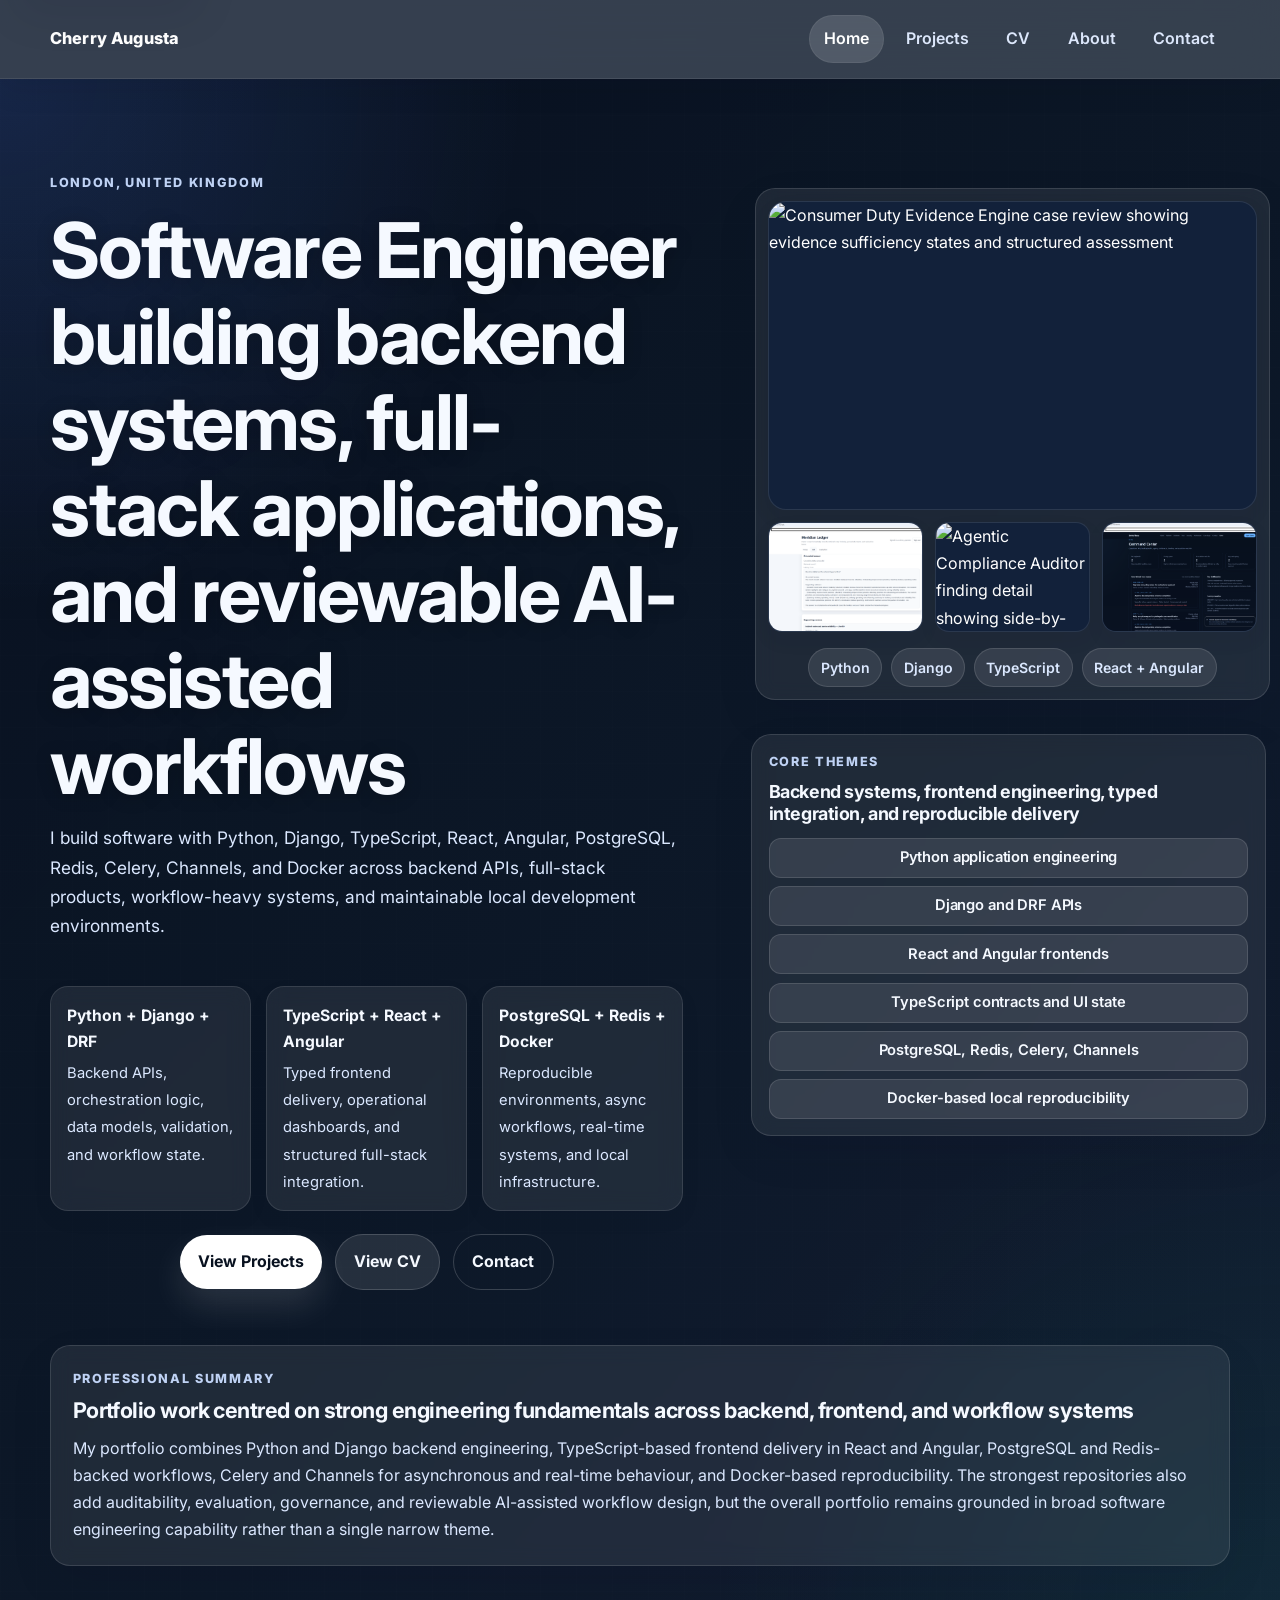
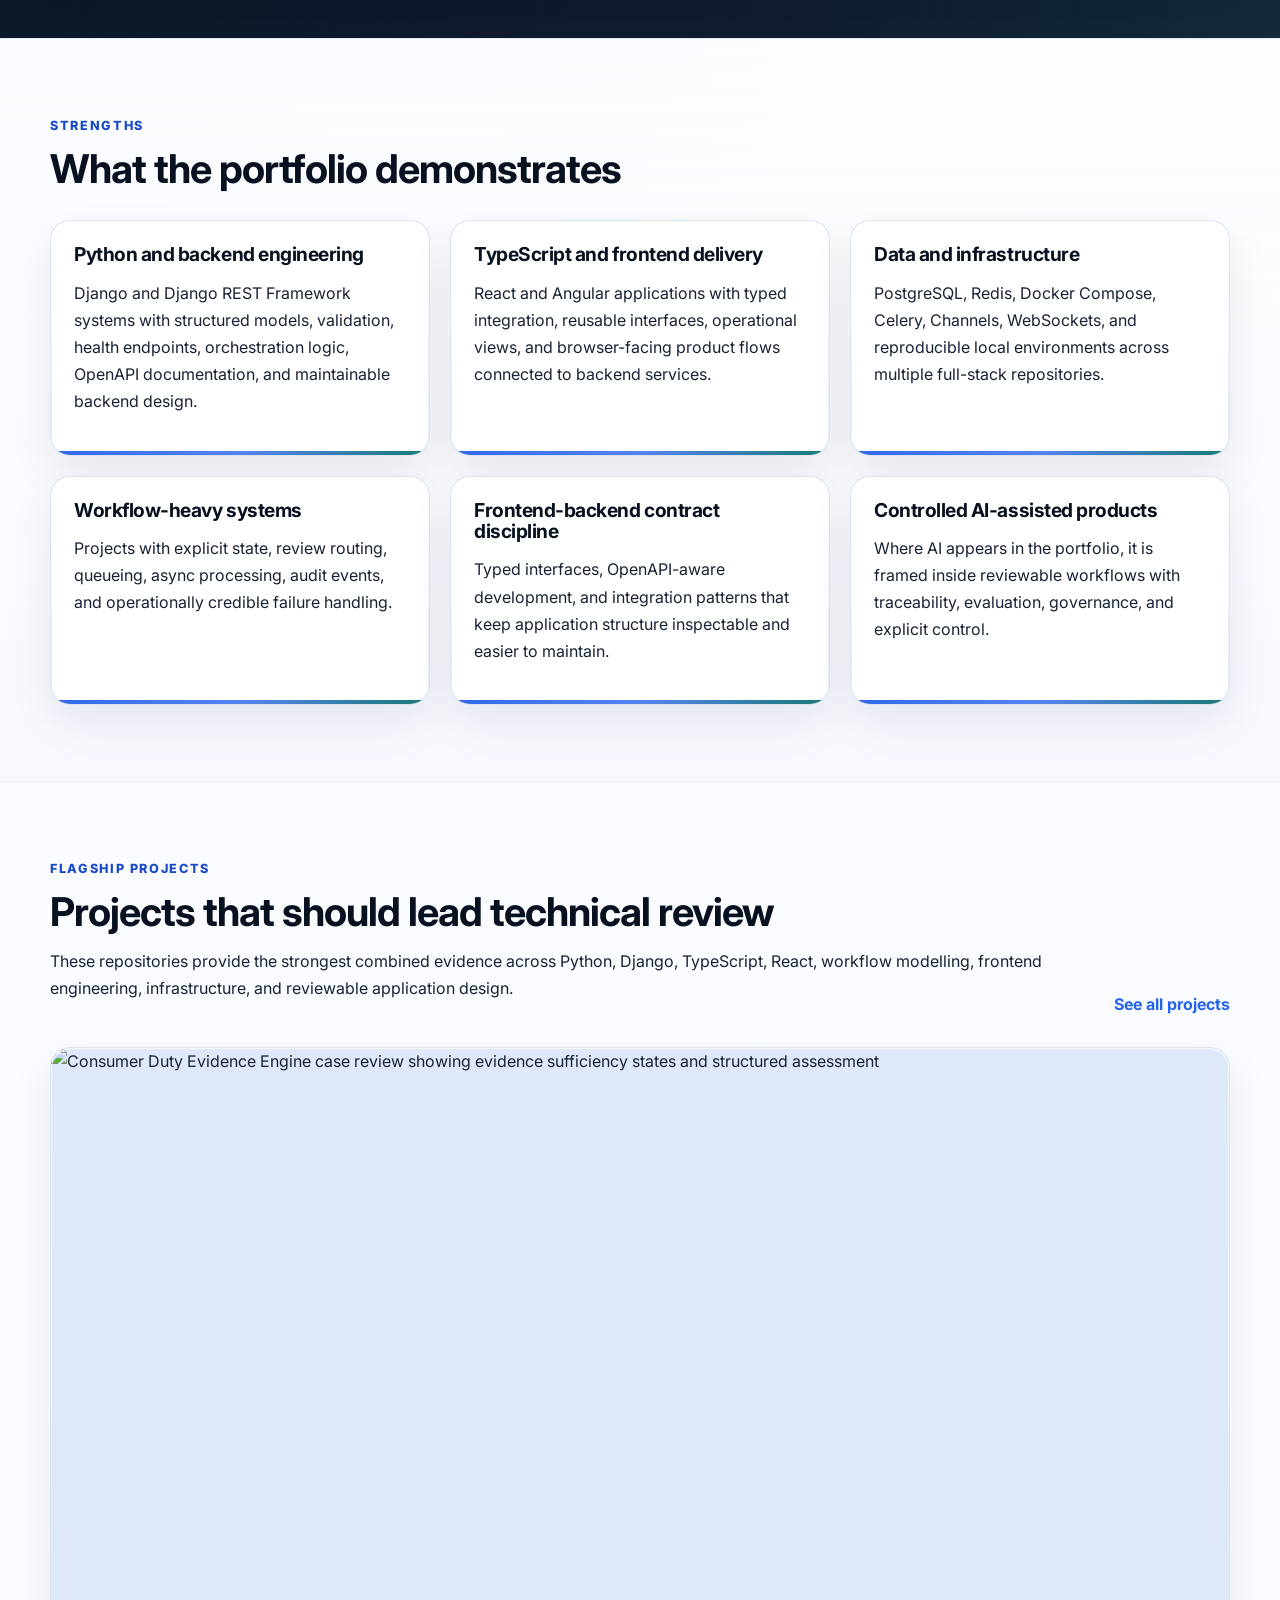
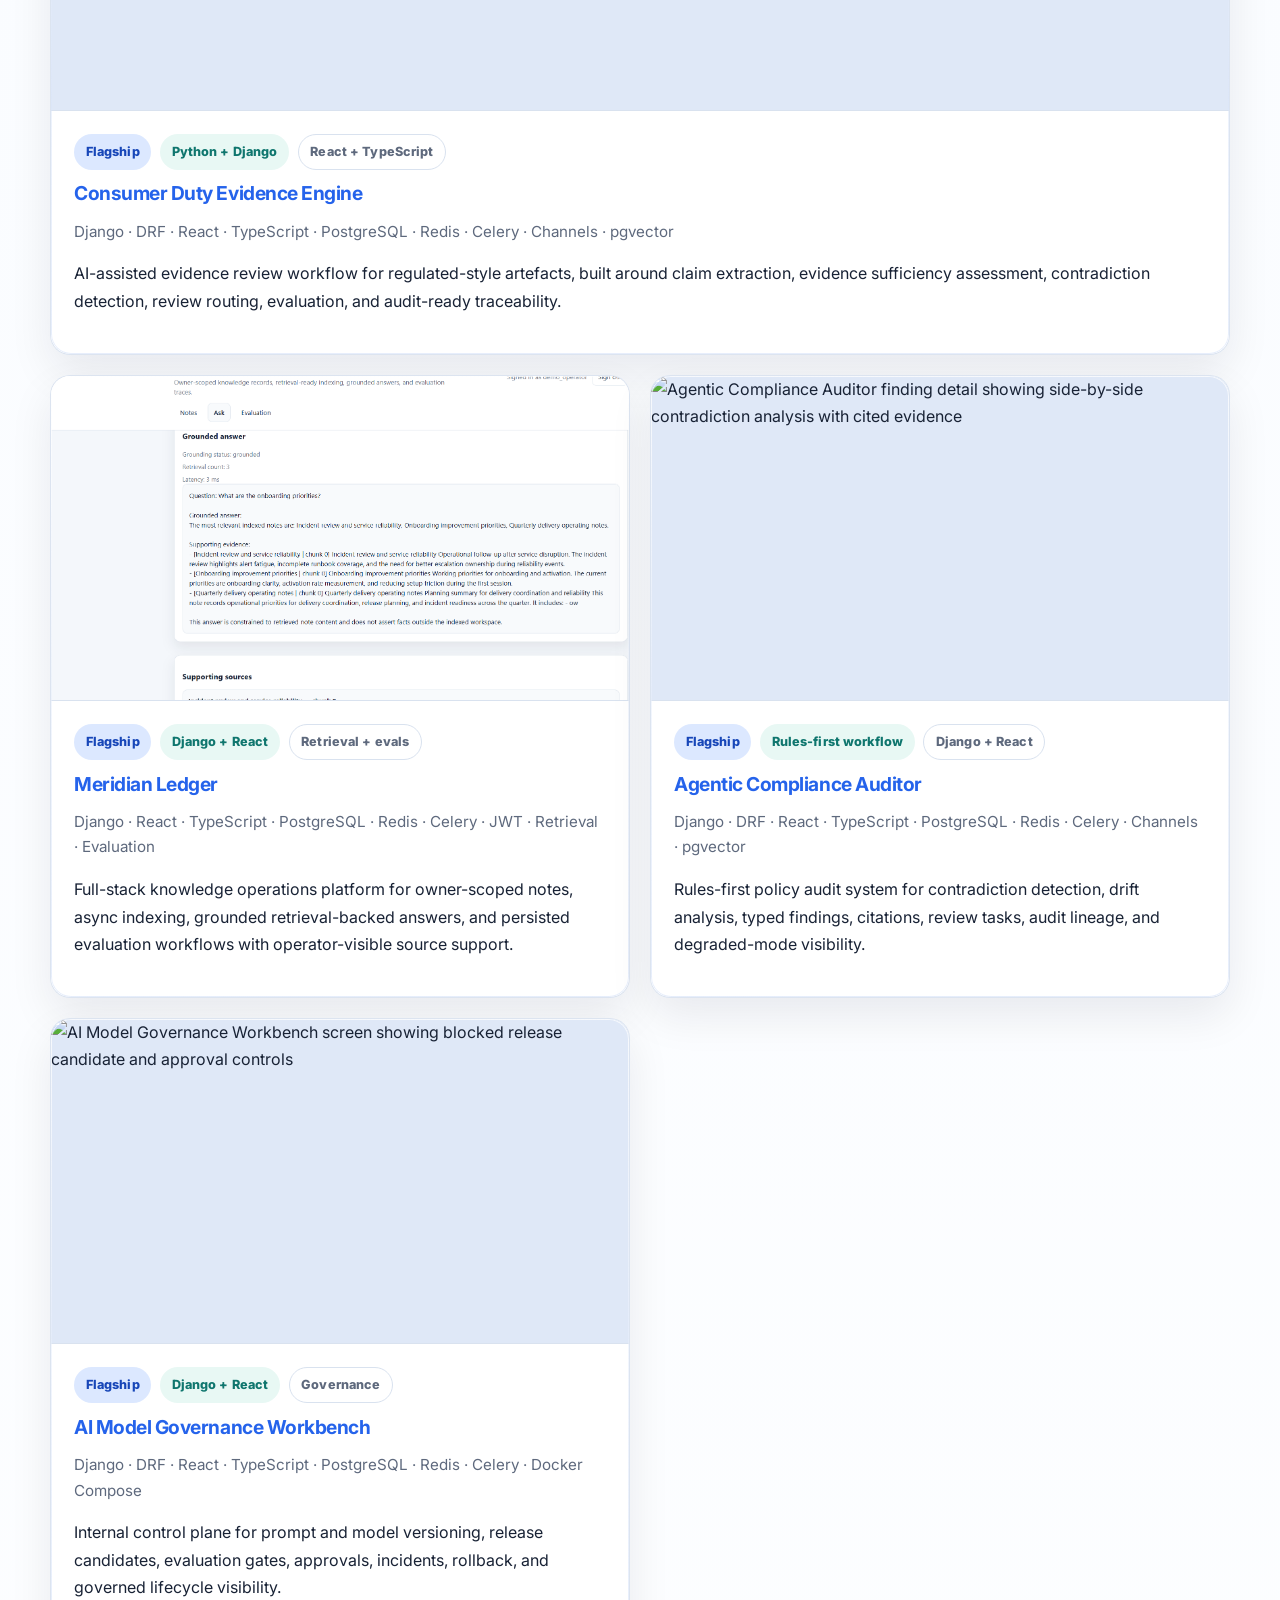
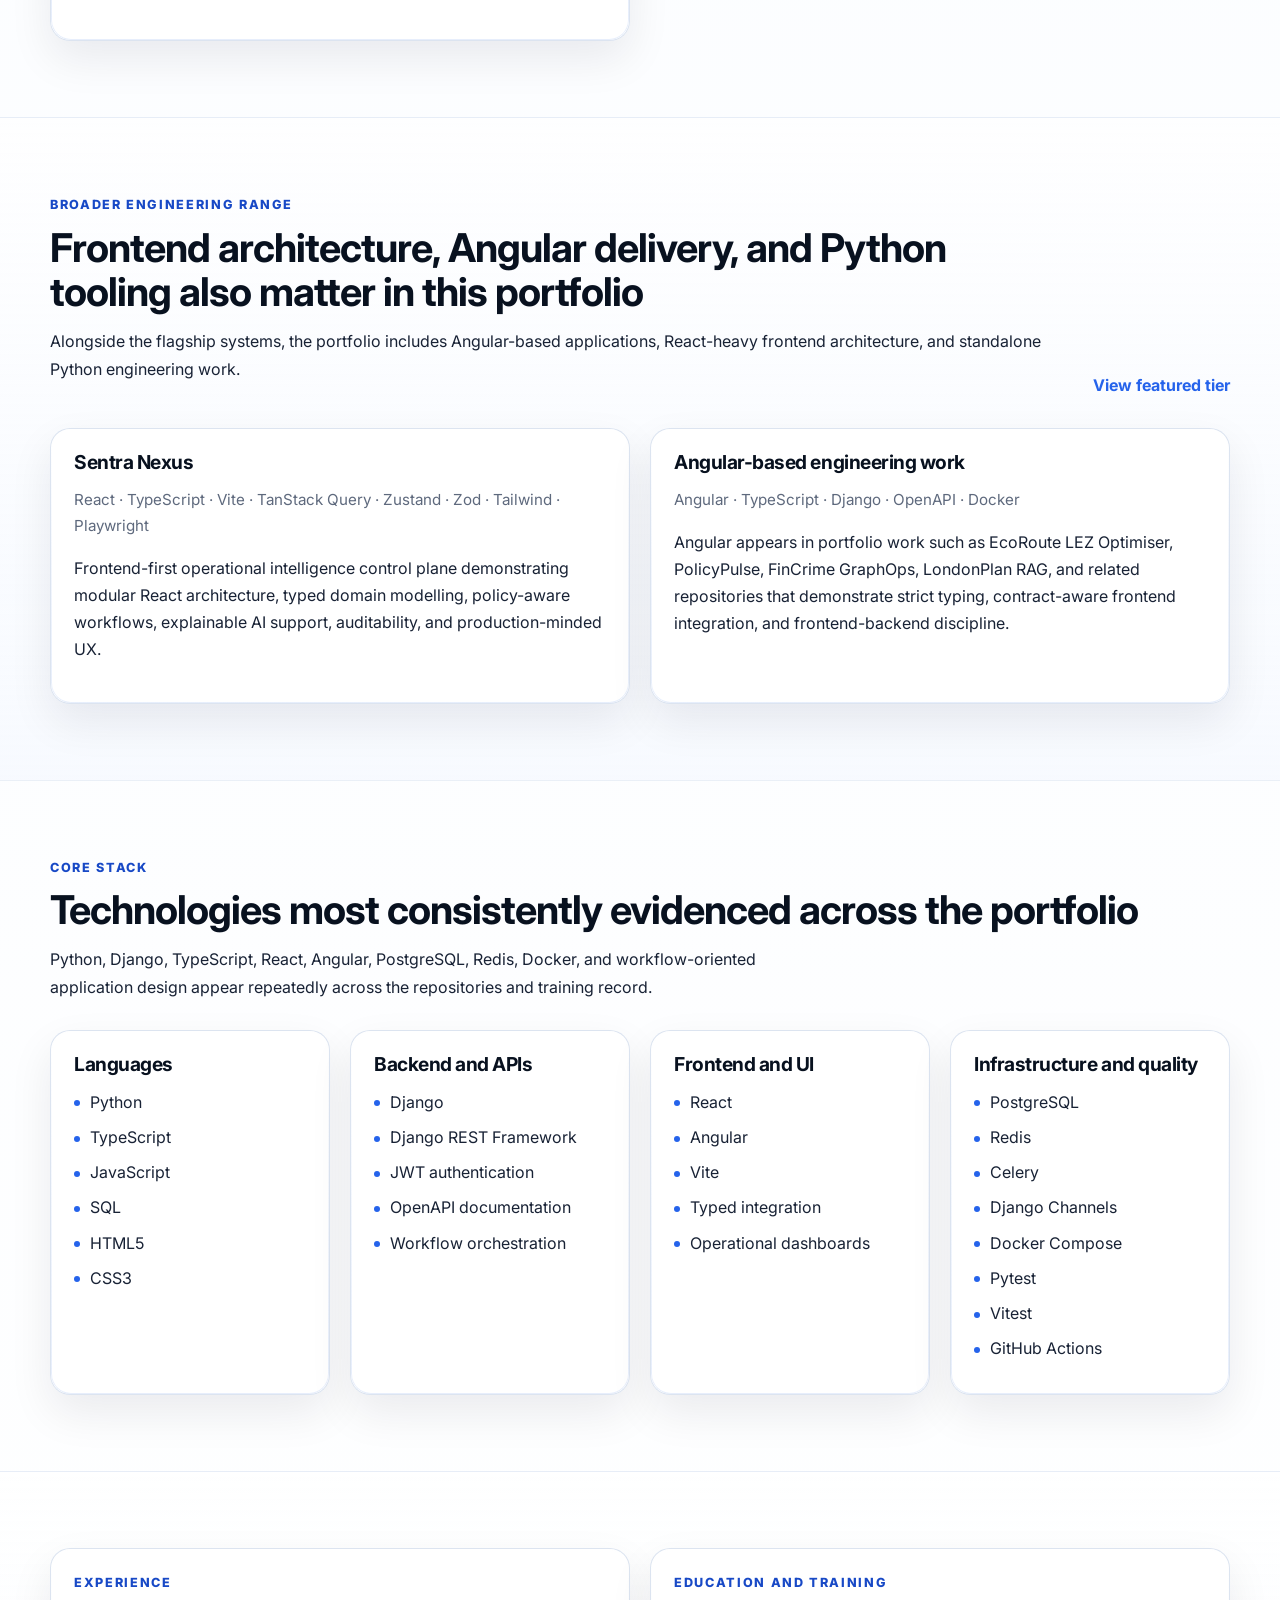
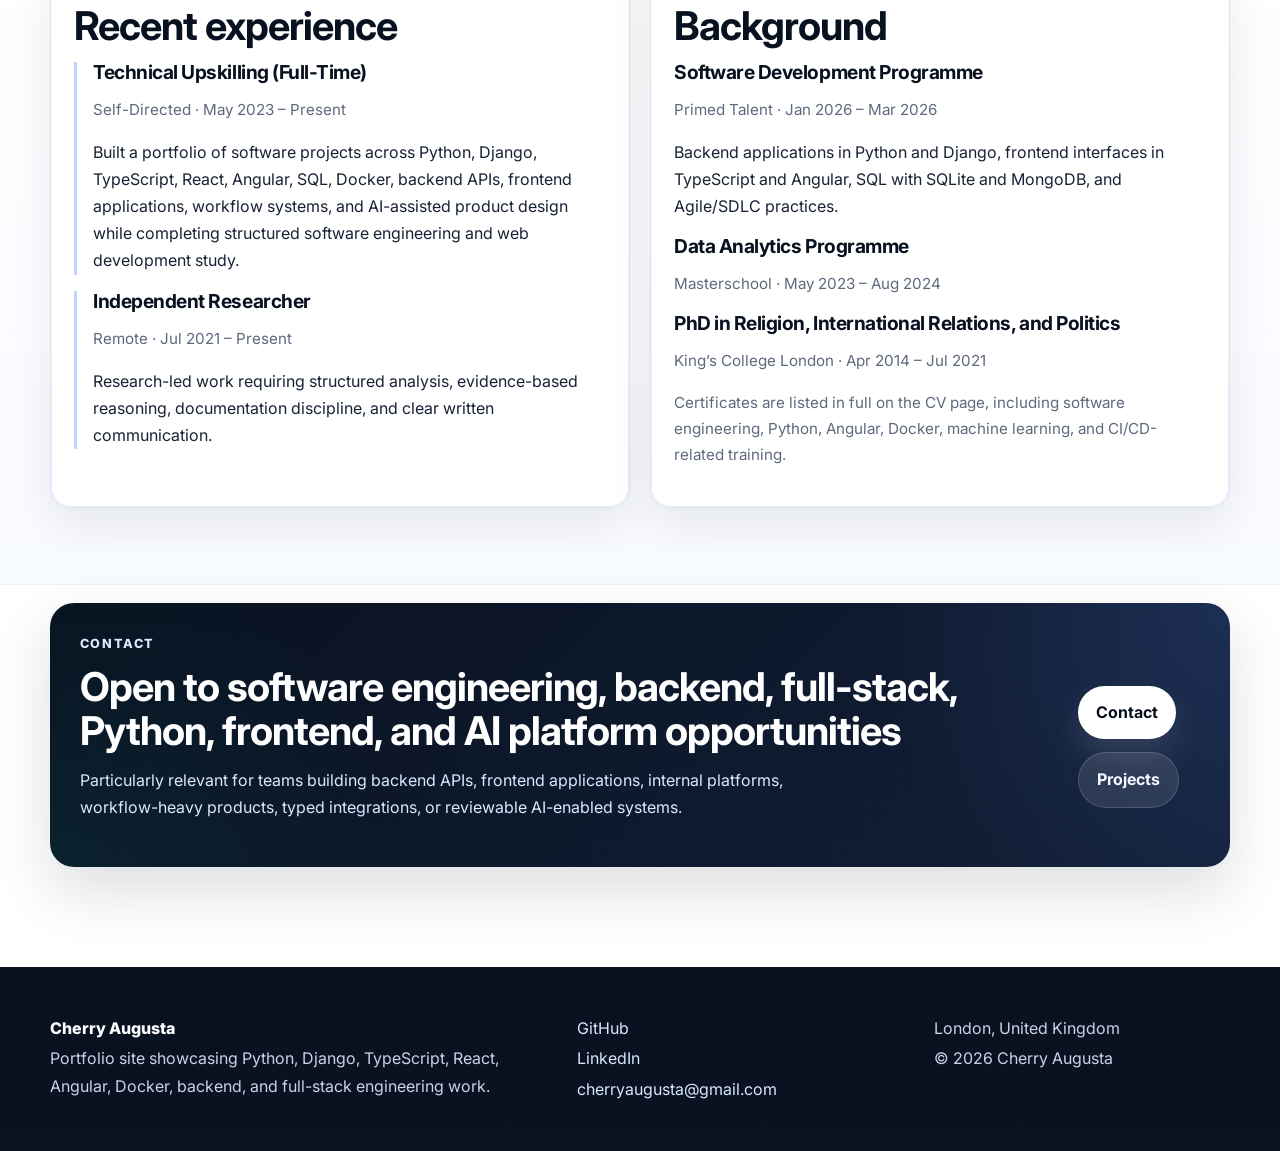
==== commit 90dee0e0: "Rebalance portfolio positioning across backend, frontend, and core stack" ====
--- a/index.html
+++ b/index.html
@@ -3,20 +3,20 @@
 <head>
   <meta charset="utf-8">
   <meta name="viewport" content="width=device-width, initial-scale=1">
-  <title>Cherry Augusta | Software Engineer | Backend, Full-Stack, AI Workflow Systems</title>
-  <meta name="description" content="Cherry Augusta is a London-based Software Engineer focused on backend APIs, full-stack applications, and reviewable AI workflow systems using Django, DRF, React, TypeScript, PostgreSQL, Redis, Celery, Channels, and Docker.">
+  <title>Cherry Augusta | Software Engineer | Python, Django, TypeScript, React, Angular, Docker</title>
+  <meta name="description" content="Cherry Augusta is a London-based Software Engineer with portfolio work across Python, Django, TypeScript, React, Angular, PostgreSQL, Redis, Celery, Channels, Docker, backend APIs, full-stack web applications, and reviewable AI-assisted workflow systems.">
   <meta name="theme-color" content="#0b1220">
   <meta name="robots" content="index,follow">
 
   <meta property="og:title" content="Cherry Augusta | Software Engineer">
-  <meta property="og:description" content="Backend systems, full-stack applications, and reviewable AI workflow systems with Django, DRF, React, TypeScript, PostgreSQL, Redis, Celery, Channels, and Docker.">
+  <meta property="og:description" content="Python, Django, TypeScript, React, Angular, Docker, backend APIs, full-stack applications, and reviewable AI-assisted workflow systems.">
   <meta property="og:type" content="website">
   <meta property="og:url" content="https://cherryaugusta.github.io/developer-portfolio-profile">
   <meta property="og:image" content="https://cherryaugusta.github.io/developer-portfolio-profile/assets/og-preview.jpg">
 
   <meta name="twitter:card" content="summary_large_image">
   <meta name="twitter:title" content="Cherry Augusta | Software Engineer">
-  <meta name="twitter:description" content="Backend systems, full-stack applications, and reviewable AI workflow systems with Django, DRF, React, TypeScript, PostgreSQL, Redis, Celery, Channels, and Docker.">
+  <meta name="twitter:description" content="Python, Django, TypeScript, React, Angular, Docker, backend APIs, full-stack applications, and reviewable AI-assisted workflow systems.">
   <meta name="twitter:image" content="https://cherryaugusta.github.io/developer-portfolio-profile/assets/og-preview.jpg">
 
   <link rel="canonical" href="https://cherryaugusta.github.io/developer-portfolio-profile">
@@ -56,24 +56,25 @@
         <div class="hero-copy">
           <p class="eyebrow">London, United Kingdom</p>
           <h1>
-            <span class="hero-title-primary">Software Engineer focused on backend systems, full-stack applications, and reviewable AI workflows</span>
+            <span class="hero-title-primary">Software Engineer</span>
+            <span class="hero-title-secondary">building backend systems, full-stack applications, and reviewable AI-assisted workflows</span>
           </h1>
           <p class="hero-lead">
-            Django, DRF, React, TypeScript, PostgreSQL, Redis, Celery, Channels, and Docker applied to workflow-heavy products with auditability, evaluation, grounded retrieval, and operational clarity.
+            I build software with Python, Django, TypeScript, React, Angular, PostgreSQL, Redis, Celery, Channels, and Docker across backend APIs, full-stack products, workflow-heavy systems, and maintainable local development environments.
           </p>
 
-          <div class="hero-metrics" aria-label="Primary role fit">
+          <div class="hero-metrics" aria-label="Primary technical strengths">
             <div class="metric">
-              <strong>Backend Engineer fit</strong>
-              <span>Django, DRF, PostgreSQL, Redis, Celery, Channels, API design, workflow state, and async processing.</span>
+              <strong>Python + Django + DRF</strong>
+              <span>Backend APIs, orchestration logic, data models, validation, and workflow state.</span>
             </div>
             <div class="metric">
-              <strong>Full-Stack Engineer fit</strong>
-              <span>React and TypeScript interfaces for operational products, typed integration, dashboards, and review workflows.</span>
+              <strong>TypeScript + React + Angular</strong>
+              <span>Typed frontend delivery, operational dashboards, and structured full-stack integration.</span>
             </div>
             <div class="metric">
-              <strong>AI Platform Engineer fit</strong>
-              <span>Grounded retrieval, evaluation runs, audit trails, review routing, release controls, and governed decision support.</span>
+              <strong>PostgreSQL + Redis + Docker</strong>
+              <span>Reproducible environments, async workflows, real-time systems, and local infrastructure.</span>
             </div>
           </div>
 
@@ -125,32 +126,32 @@
             </div>
 
             <figcaption class="profile-caption">
-              <span>Backend systems</span>
-              <span>Workflow products</span>
-              <span>Auditability</span>
-              <span>Evaluation</span>
+              <span>Python</span>
+              <span>Django</span>
+              <span>TypeScript</span>
+              <span>React + Angular</span>
             </figcaption>
           </figure>
 
           <div class="hero-panel hero-core-panel" aria-label="Core themes">
             <p class="panel-label">Core themes</p>
-            <h2>Evidence, workflow state, reviewability, and maintainable delivery</h2>
+            <h2>Backend systems, frontend engineering, typed integration, and reproducible delivery</h2>
             <ul class="tag-list tag-list-core">
+              <li>Python application engineering</li>
               <li>Django and DRF APIs</li>
-              <li>React and TypeScript frontends</li>
+              <li>React and Angular frontends</li>
+              <li>TypeScript contracts and UI state</li>
               <li>PostgreSQL, Redis, Celery, Channels</li>
-              <li>Grounded retrieval and source visibility</li>
-              <li>Approval flows and human review routing</li>
-              <li>Audit trails, evals, and operator control</li>
+              <li>Docker-based local reproducibility</li>
             </ul>
           </div>
         </aside>
 
         <div class="hero-panel hero-summary-panel hero-summary-panel-wide" aria-label="Professional summary">
           <p class="panel-label">Professional summary</p>
-          <h2>Strongest portfolio evidence sits where backend engineering, full-stack delivery, and controlled AI workflows meet</h2>
+          <h2>Portfolio work centred on strong engineering fundamentals across backend, frontend, and workflow systems</h2>
           <p class="hero-summary-text">
-            The flagship repositories in this portfolio are workflow-heavy systems rather than generic demos. They show regulated-style evidence review, grounded retrieval-backed answers, policy audit logic, model governance controls, typed frontend integration, and repository structures designed for technical review. Supporting work adds Python CLI design, analytics, and machine learning foundations without overstating production usage.
+            My portfolio combines Python and Django backend engineering, TypeScript-based frontend delivery in React and Angular, PostgreSQL and Redis-backed workflows, Celery and Channels for asynchronous and real-time behaviour, and Docker-based reproducibility. The strongest repositories also add auditability, evaluation, governance, and reviewable AI-assisted workflow design, but the overall portfolio remains grounded in broad software engineering capability rather than a single narrow theme.
           </p>
         </div>
       </div>
@@ -159,25 +160,39 @@
     <section class="section section-soft">
       <div class="container">
         <div class="section-intro">
-          <p class="section-kicker">Role alignment</p>
-          <h2>Best fit for employer-facing review</h2>
-          <p class="section-copy">This portfolio is strongest for Software Engineer, Backend Engineer, Full-Stack Engineer, Python Developer, and AI Platform Engineer roles where workflow reliability, reviewer trust, and maintainable system design matter.</p>
+          <p class="section-kicker">Strengths</p>
+          <h2>What the portfolio demonstrates</h2>
         </div>
 
         <div class="card-grid three">
           <article class="card feature-card">
-            <h3>Backend engineering</h3>
-            <p>API development, persistence models, background tasks, async workflows, access control, health checks, and structured domain behaviour across Django and DRF systems.</p>
-          </article>
-
-          <article class="card feature-card">
-            <h3>Full-stack delivery</h3>
-            <p>React and TypeScript product surfaces integrated with backend services, typed contracts, operational dashboards, and review-oriented UX.</p>
-          </article>
-
-          <article class="card feature-card">
-            <h3>Controlled AI workflows</h3>
-            <p>Grounded retrieval, evaluation cases, auditability, approval constraints, reviewer visibility, and governed decision support rather than unbounded automation.</p>
+            <h3>Python and backend engineering</h3>
+            <p>Django and Django REST Framework systems with structured models, validation, health endpoints, orchestration logic, OpenAPI documentation, and maintainable backend design.</p>
+          </article>
+
+          <article class="card feature-card">
+            <h3>TypeScript and frontend delivery</h3>
+            <p>React and Angular applications with typed integration, reusable interfaces, operational views, and browser-facing product flows connected to backend services.</p>
+          </article>
+
+          <article class="card feature-card">
+            <h3>Data and infrastructure</h3>
+            <p>PostgreSQL, Redis, Docker Compose, Celery, Channels, WebSockets, and reproducible local environments across multiple full-stack repositories.</p>
+          </article>
+
+          <article class="card feature-card">
+            <h3>Workflow-heavy systems</h3>
+            <p>Projects with explicit state, review routing, queueing, async processing, audit events, and operationally credible failure handling.</p>
+          </article>
+
+          <article class="card feature-card">
+            <h3>Frontend-backend contract discipline</h3>
+            <p>Typed interfaces, OpenAPI-aware development, and integration patterns that keep application structure inspectable and easier to maintain.</p>
+          </article>
+
+          <article class="card feature-card">
+            <h3>Controlled AI-assisted products</h3>
+            <p>Where AI appears in the portfolio, it is framed inside reviewable workflows with traceability, evaluation, governance, and explicit control.</p>
           </article>
         </div>
       </div>
@@ -189,7 +204,7 @@
           <div>
             <p class="section-kicker">Flagship projects</p>
             <h2>Projects that should lead technical review</h2>
-            <p>These repositories provide the strongest evidence for backend, full-stack, and AI-platform positioning grounded in reviewability and workflow control.</p>
+            <p>These repositories provide the strongest combined evidence across Python, Django, TypeScript, React, workflow modelling, frontend engineering, infrastructure, and reviewable application design.</p>
           </div>
           <a class="text-link" href="projects.html">See all projects</a>
         </div>
@@ -202,8 +217,8 @@
             <div class="project-content">
               <div class="project-meta">
                 <span class="pill">Flagship</span>
-                <span class="pill pill-muted">Backend + Full-Stack</span>
-                <span class="pill pill-outline">Auditability</span>
+                <span class="pill pill-muted">Python + Django</span>
+                <span class="pill pill-outline">React + TypeScript</span>
               </div>
               <h3><a href="https://github.com/cherryaugusta/consumer-duty-evidence-engine" target="_blank" rel="noopener noreferrer">Consumer Duty Evidence Engine</a></h3>
               <p class="stack">Django · DRF · React · TypeScript · PostgreSQL · Redis · Celery · Channels · pgvector</p>
@@ -218,8 +233,8 @@
             <div class="project-content">
               <div class="project-meta">
                 <span class="pill">Flagship</span>
-                <span class="pill pill-muted">Knowledge Ops</span>
-                <span class="pill pill-outline">Django + React</span>
+                <span class="pill pill-muted">Django + React</span>
+                <span class="pill pill-outline">Retrieval + evals</span>
               </div>
               <h3><a href="https://github.com/cherryaugusta/meridian-ledger" target="_blank" rel="noopener noreferrer">Meridian Ledger</a></h3>
               <p class="stack">Django · React · TypeScript · PostgreSQL · Redis · Celery · JWT · Retrieval · Evaluation</p>
@@ -234,7 +249,7 @@
             <div class="project-content">
               <div class="project-meta">
                 <span class="pill">Flagship</span>
-                <span class="pill pill-muted">Rules-First AI</span>
+                <span class="pill pill-muted">Rules-first workflow</span>
                 <span class="pill pill-outline">Django + React</span>
               </div>
               <h3><a href="https://github.com/cherryaugusta/agentic-compliance-auditor" target="_blank" rel="noopener noreferrer">Agentic Compliance Auditor</a></h3>
@@ -250,8 +265,8 @@
             <div class="project-content">
               <div class="project-meta">
                 <span class="pill">Flagship</span>
-                <span class="pill pill-muted">AI Governance</span>
-                <span class="pill pill-outline">Control Plane</span>
+                <span class="pill pill-muted">Django + React</span>
+                <span class="pill pill-outline">Governance</span>
               </div>
               <h3><a href="https://github.com/cherryaugusta/ai-model-governance-workbench" target="_blank" rel="noopener noreferrer">AI Model Governance Workbench</a></h3>
               <p class="stack">Django · DRF · React · TypeScript · PostgreSQL · Redis · Celery · Docker Compose</p>
@@ -266,9 +281,9 @@
       <div class="container">
         <div class="section-intro split">
           <div>
-            <p class="section-kicker">Featured projects</p>
-            <h2>Supporting depth across frontend architecture, real-time workflows, and Python tooling</h2>
-            <p>These projects strengthen the portfolio without displacing the flagship systems.</p>
+            <p class="section-kicker">Broader engineering range</p>
+            <h2>Frontend architecture, Angular delivery, and Python tooling also matter in this portfolio</h2>
+            <p>Alongside the flagship systems, the portfolio includes Angular-based applications, React-heavy frontend architecture, and standalone Python engineering work.</p>
           </div>
           <a class="text-link" href="projects.html#featured-projects">View featured tier</a>
         </div>
@@ -281,9 +296,9 @@
           </article>
 
           <article class="card">
-            <h3>Gmail MCP Server</h3>
-            <p class="stack">Python · FastMCP · Gmail API · OAuth 2.0 · Local stdio transport</p>
-            <p>Windows-first Python MCP server for Gmail that reads unread emails and creates correctly threaded draft replies using Gmail threading metadata and local OAuth credentials.</p>
+            <h3>Angular-based engineering work</h3>
+            <p class="stack">Angular · TypeScript · Django · OpenAPI · Docker</p>
+            <p>Angular appears in portfolio work such as EcoRoute LEZ Optimiser, PolicyPulse, FinCrime GraphOps, LondonPlan RAG, and related repositories that demonstrate strict typing, contract-aware frontend integration, and frontend-backend discipline.</p>
           </article>
         </div>
       </div>
@@ -294,6 +309,7 @@
         <div class="section-intro">
           <p class="section-kicker">Core stack</p>
           <h2>Technologies most consistently evidenced across the portfolio</h2>
+          <p>Python, Django, TypeScript, React, Angular, PostgreSQL, Redis, Docker, and workflow-oriented application design appear repeatedly across the repositories and training record.</p>
         </div>
 
         <div class="card-grid four">
@@ -321,7 +337,7 @@
           </article>
 
           <article class="card">
-            <h3>Frontend and UX</h3>
+            <h3>Frontend and UI</h3>
             <ul class="plain-list">
               <li>React</li>
               <li>Angular</li>
@@ -357,7 +373,7 @@
           <div class="timeline-item">
             <h3>Technical Upskilling (Full-Time)</h3>
             <p class="meta">Self-Directed · May 2023 – Present</p>
-            <p>Built a portfolio of backend, full-stack, workflow-oriented, and AI-assisted software projects while completing structured software engineering and web development study.</p>
+            <p>Built a portfolio of software projects across Python, Django, TypeScript, React, Angular, SQL, Docker, backend APIs, frontend applications, workflow systems, and AI-assisted product design while completing structured software engineering and web development study.</p>
           </div>
 
           <div class="timeline-item">
@@ -387,7 +403,7 @@
             <p class="meta">King’s College London · Apr 2014 – Jul 2021</p>
           </div>
 
-          <p class="note-text">Certificates are listed in full on the CV page, including software engineering, Python, Docker, machine learning, and CI/CD training.</p>
+          <p class="note-text">Certificates are listed in full on the CV page, including software engineering, Python, Angular, Docker, machine learning, and CI/CD-related training.</p>
         </article>
       </div>
     </section>
@@ -396,8 +412,8 @@
       <div class="container cta-panel">
         <div>
           <p class="section-kicker section-kicker-light">Contact</p>
-          <h2>Open to software engineering, backend, full-stack, Python, and AI platform opportunities</h2>
-          <p>Particularly relevant for teams building backend services, internal platforms, workflow-heavy products, regulated software, or reviewable AI-enabled systems.</p>
+          <h2>Open to software engineering, backend, full-stack, Python, frontend, and AI platform opportunities</h2>
+          <p>Particularly relevant for teams building backend APIs, frontend applications, internal platforms, workflow-heavy products, typed integrations, or reviewable AI-enabled systems.</p>
         </div>
         <div class="cta-panel-actions">
           <a class="button button-primary" href="contact.html">Contact</a>
@@ -411,7 +427,7 @@
     <div class="container footer-wrap">
       <div>
         <p class="footer-title">Cherry Augusta</p>
-        <p>Static portfolio for backend, full-stack, and AI workflow engineering projects, built for GitHub Pages.</p>
+        <p>Portfolio site showcasing Python, Django, TypeScript, React, Angular, Docker, backend, and full-stack engineering work.</p>
       </div>
       <div>
         <p><a href="https://github.com/cherryaugusta" target="_blank" rel="noopener noreferrer">GitHub</a></p>
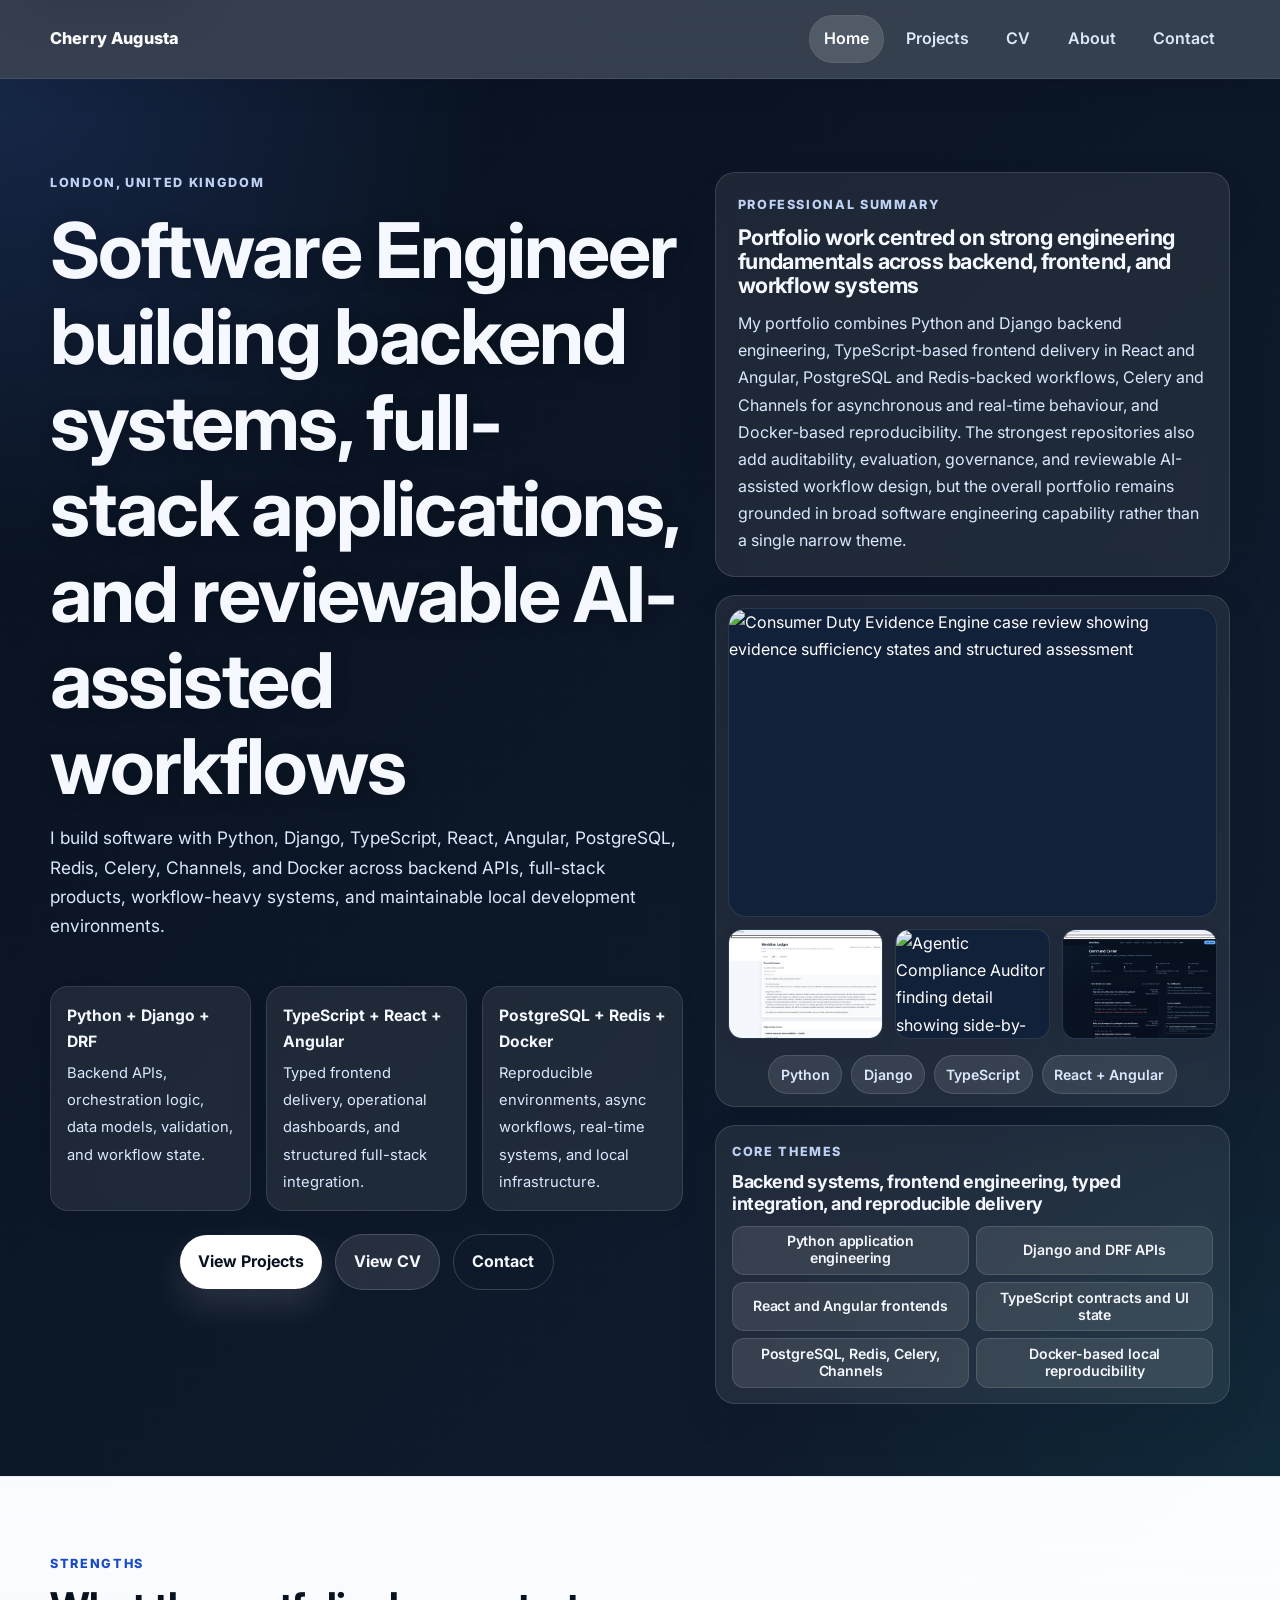
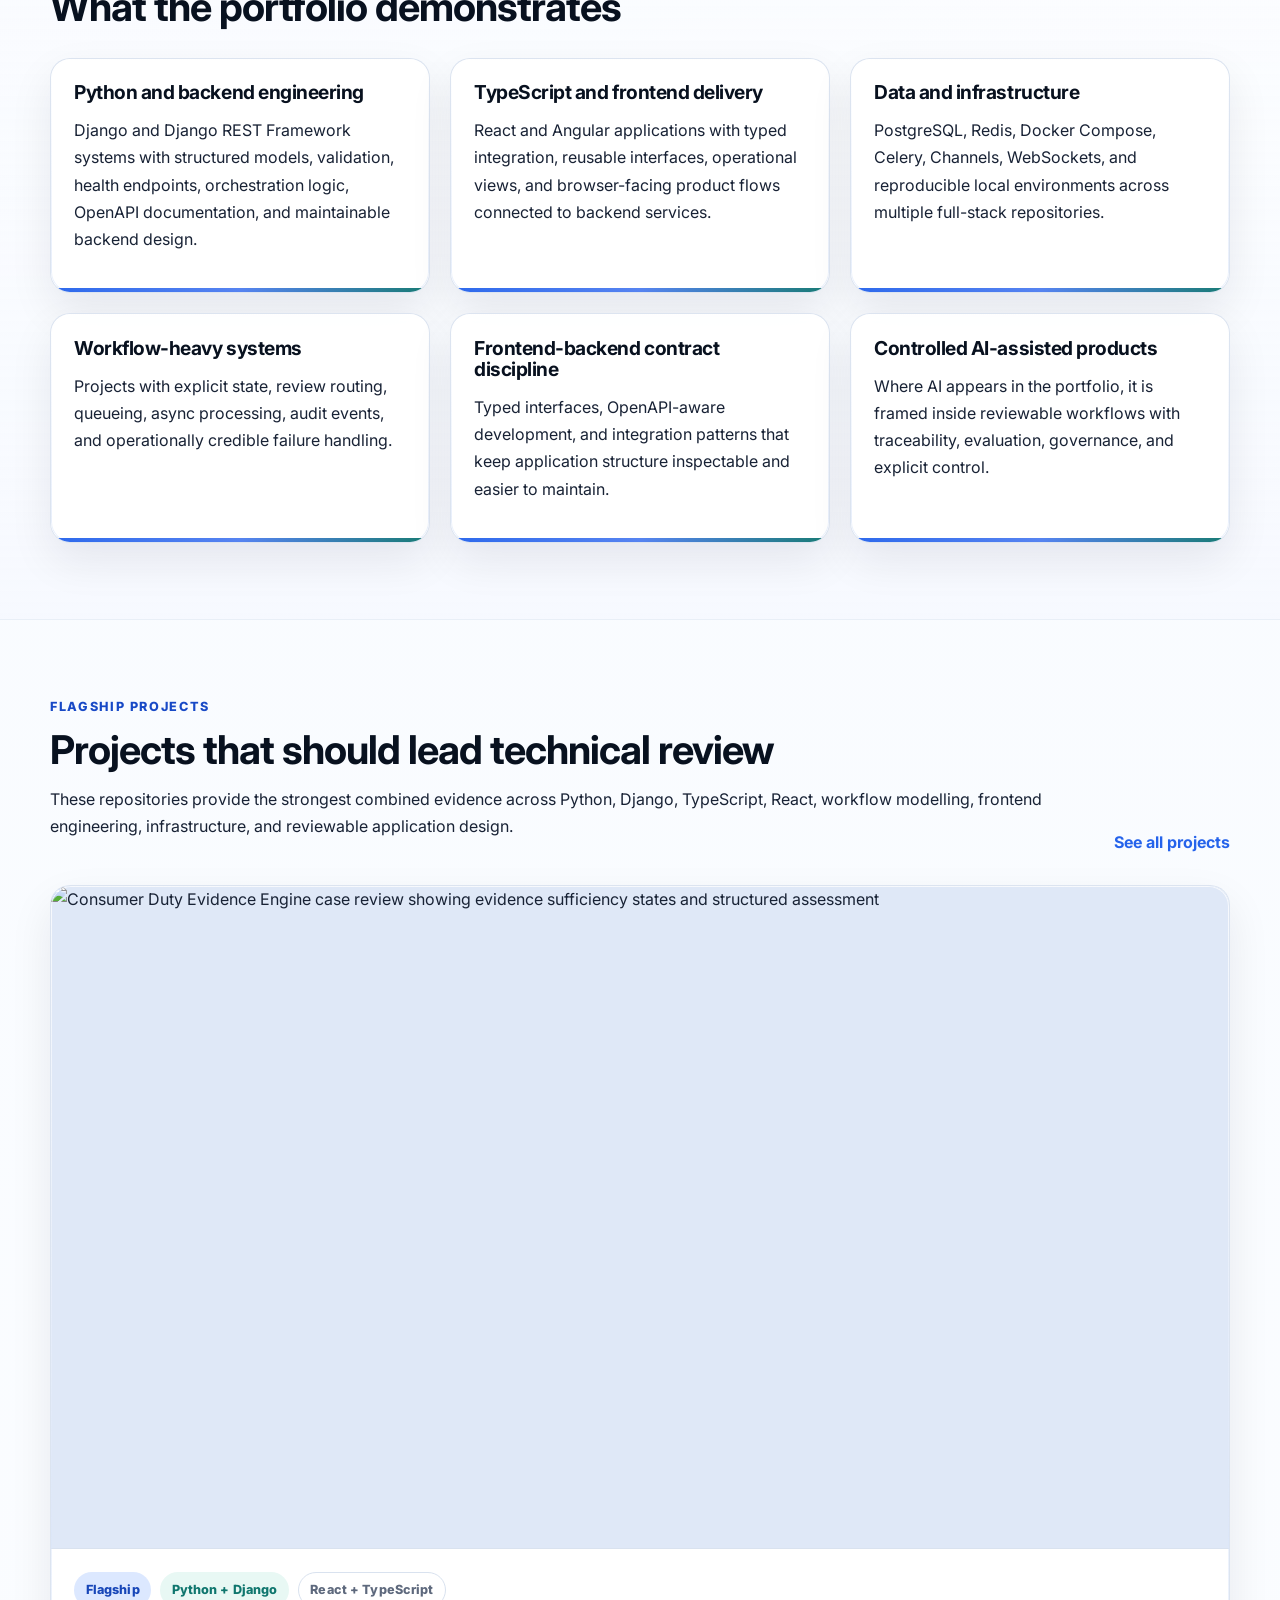
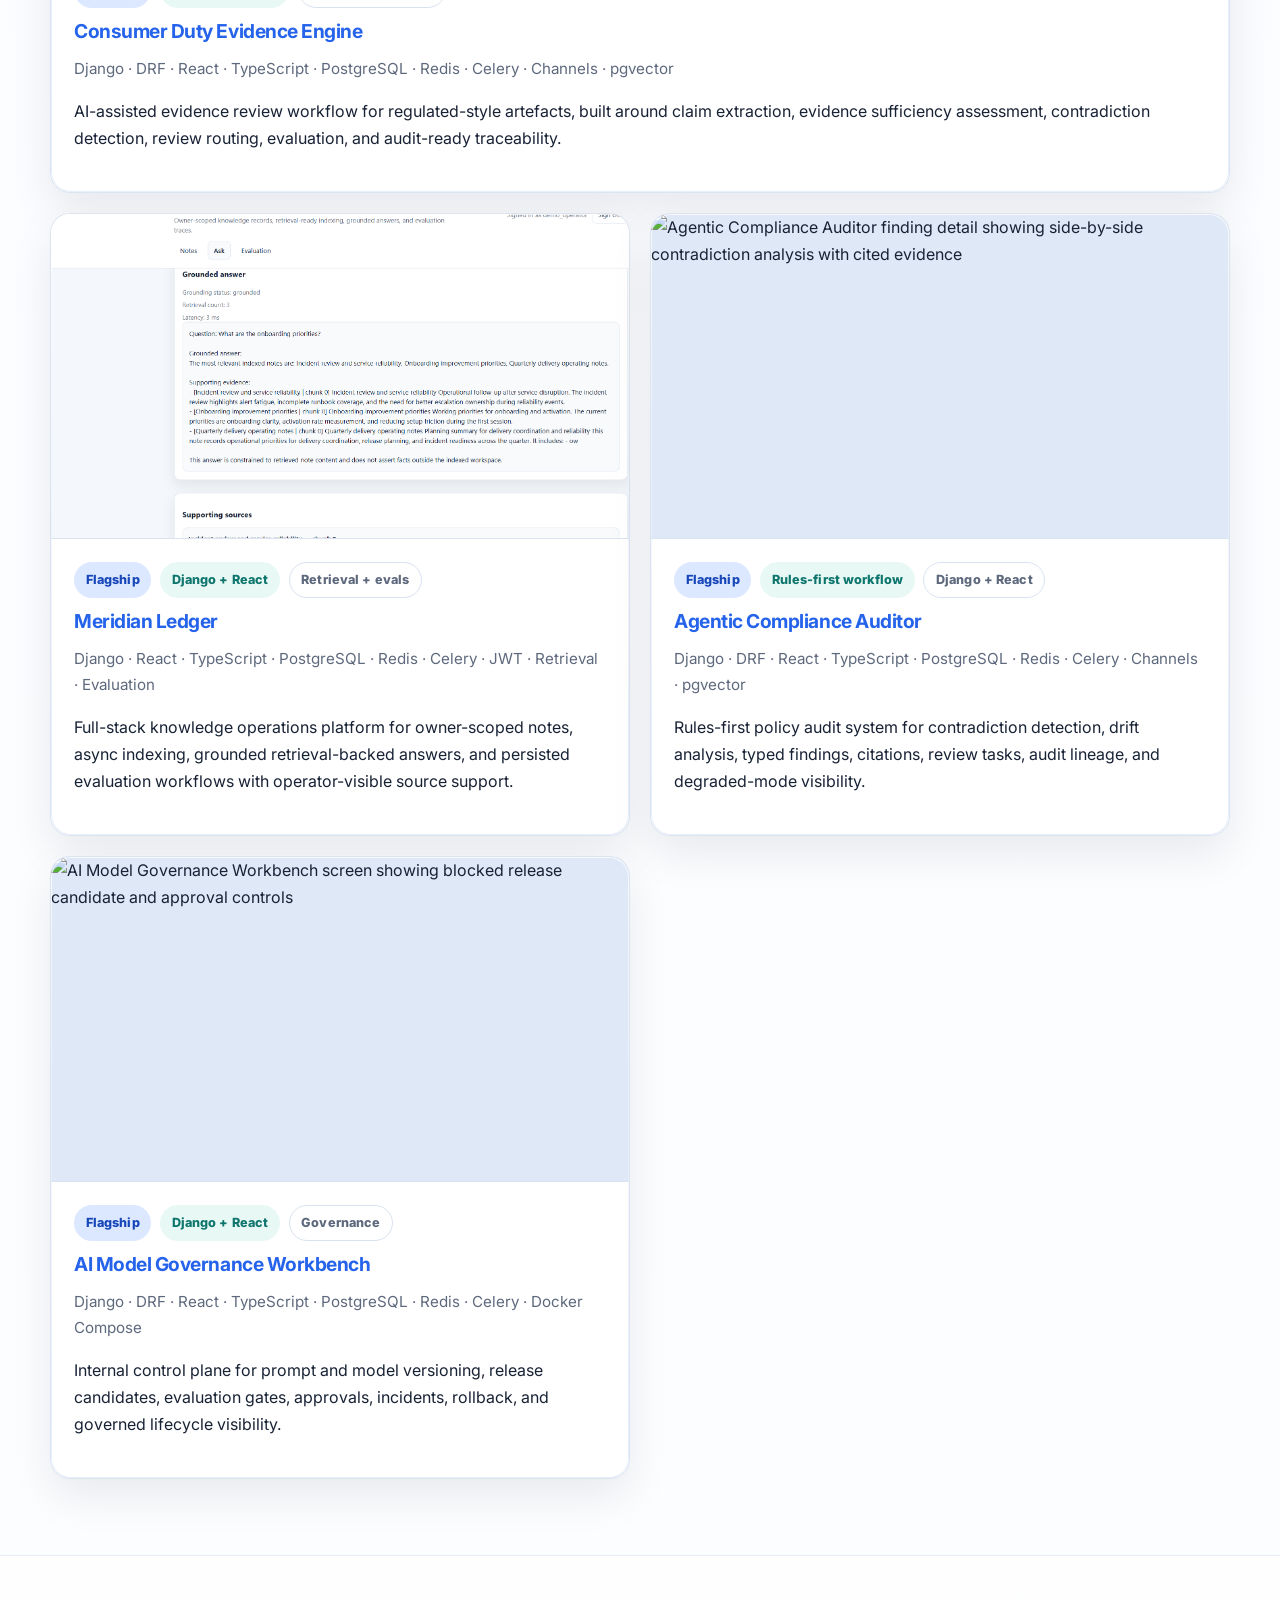
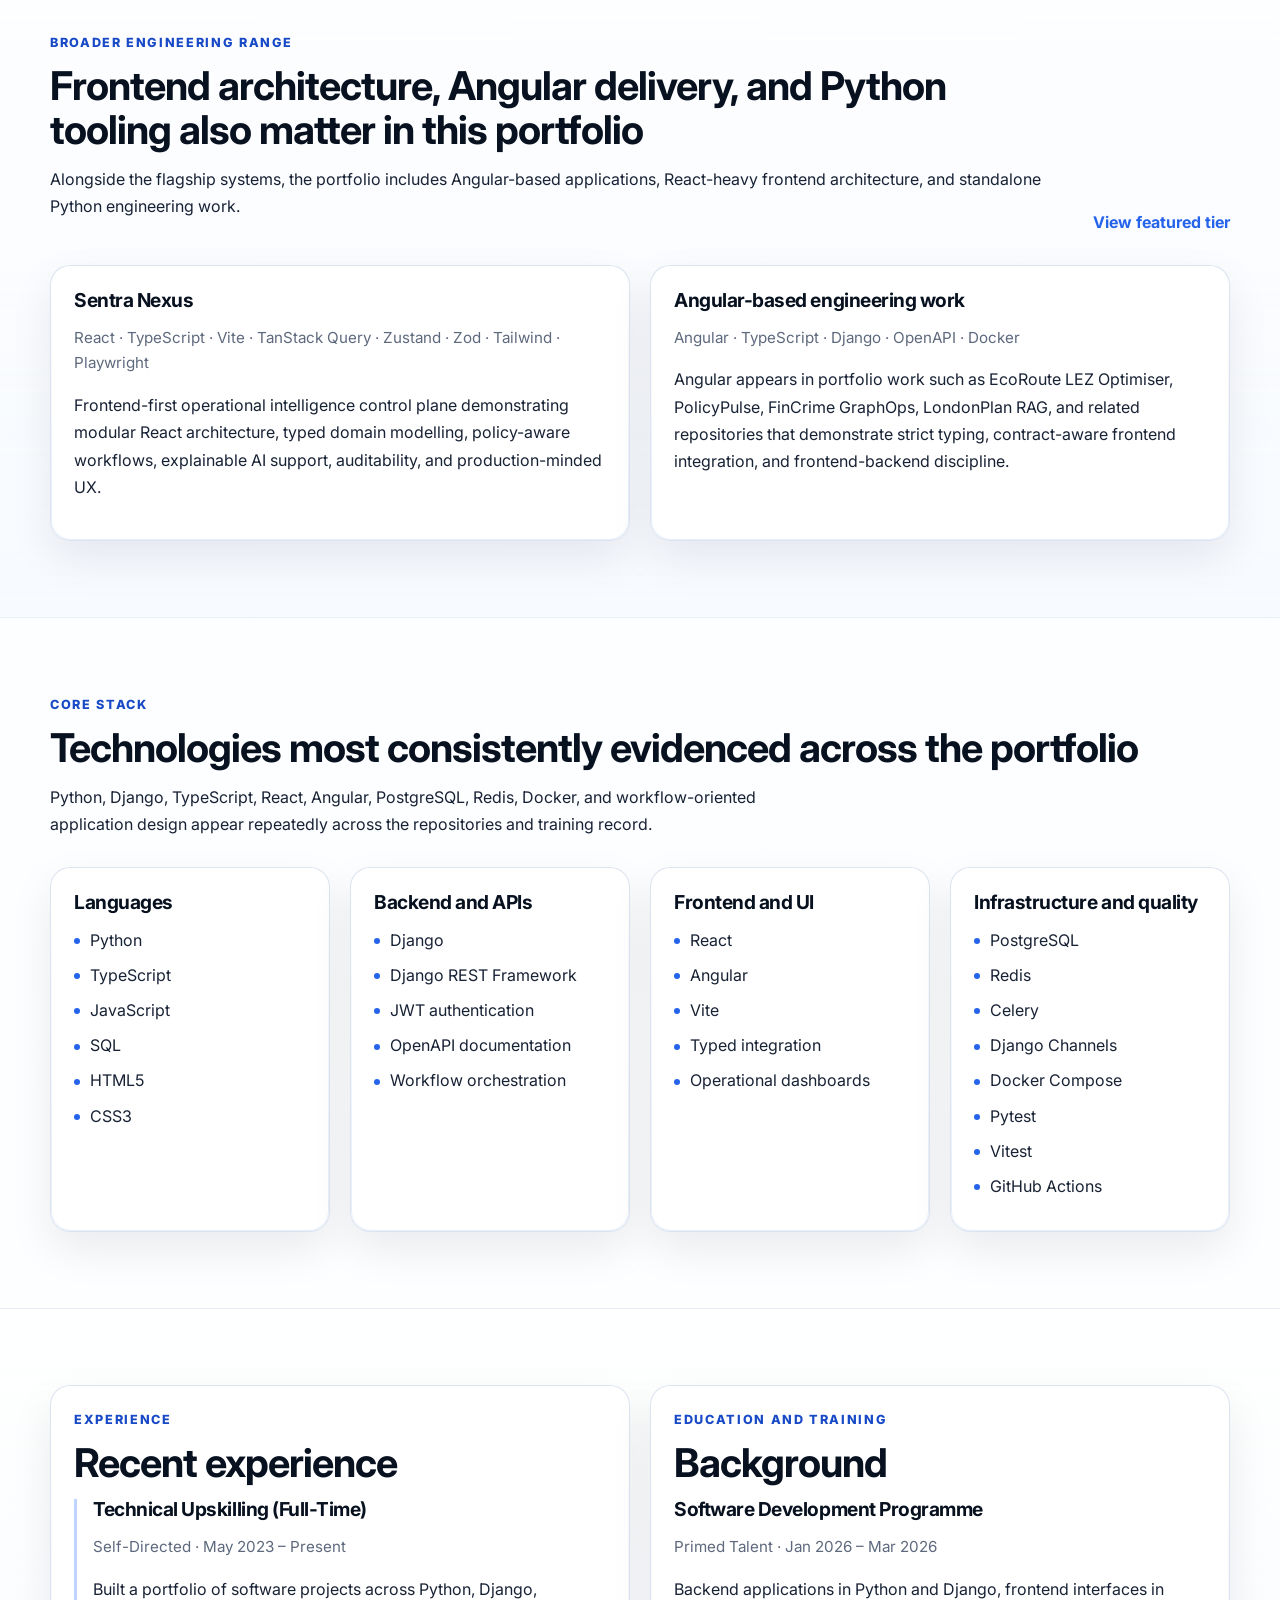
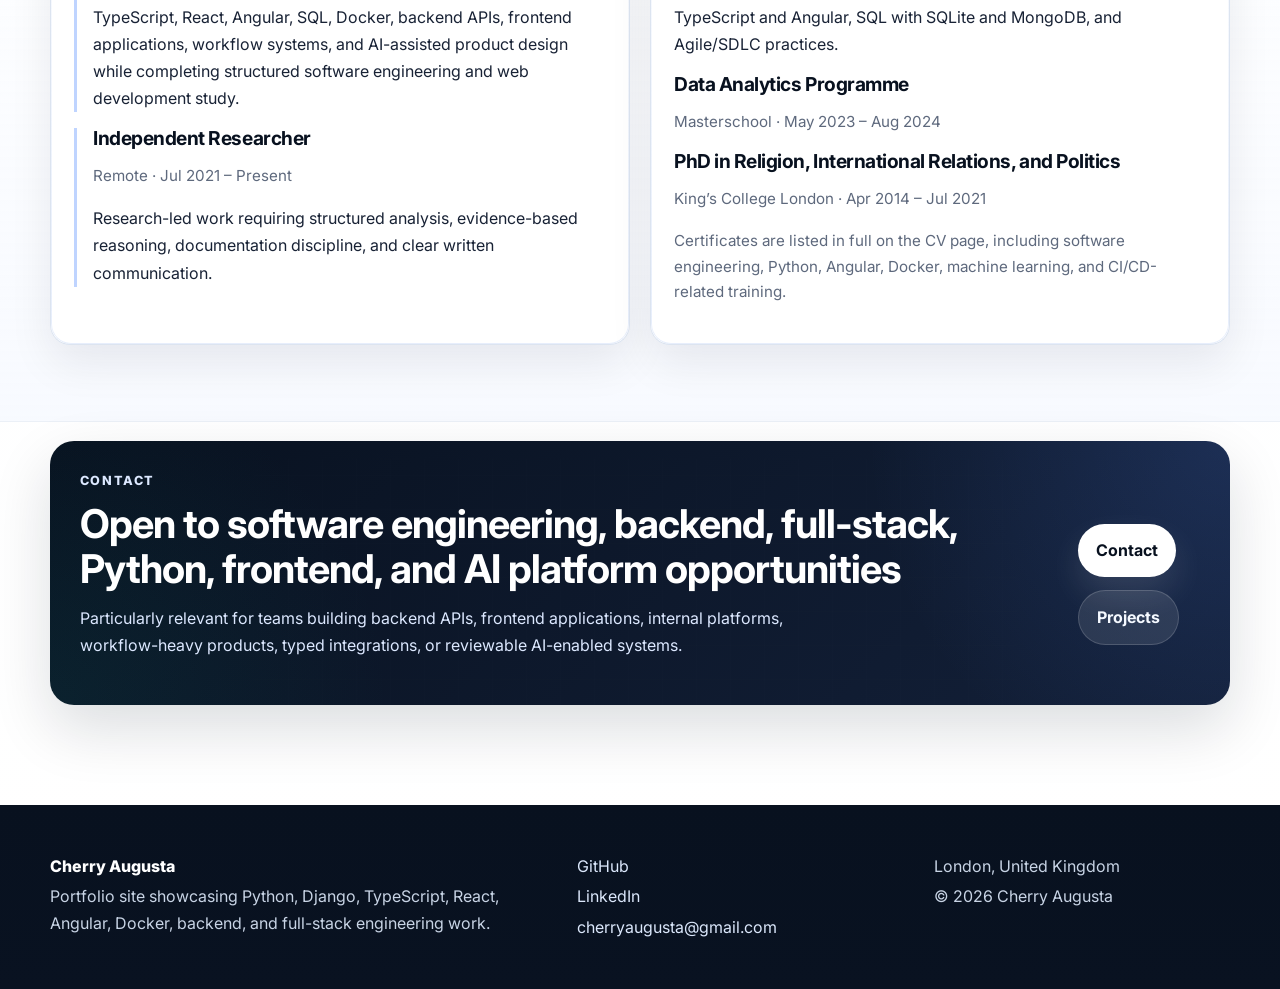
==== commit 651d8f1d: "Refine hero stack layout and align hero card styling" ====
--- a/index.html
+++ b/index.html
@@ -52,7 +52,7 @@
 
   <main id="main-content">
     <section class="hero">
-      <div class="container hero-grid hero-grid-enhanced">
+      <div class="container hero-grid hero-grid-enhanced" style="align-items:stretch;">
         <div class="hero-copy">
           <p class="eyebrow">London, United Kingdom</p>
           <h1>
@@ -85,8 +85,16 @@
           </div>
         </div>
 
-        <aside class="hero-aside">
-          <figure class="profile-card profile-card-compact">
+        <aside class="hero-aside" style="display:flex; flex-direction:column; gap:1.1rem; align-self:stretch; min-height:100%;">
+          <div class="hero-panel hero-summary-panel" aria-label="Professional summary" style="width:100%; margin:0;">
+            <p class="panel-label">Professional summary</p>
+            <h2>Portfolio work centred on strong engineering fundamentals across backend, frontend, and workflow systems</h2>
+            <p class="hero-summary-text">
+              My portfolio combines Python and Django backend engineering, TypeScript-based frontend delivery in React and Angular, PostgreSQL and Redis-backed workflows, Celery and Channels for asynchronous and real-time behaviour, and Docker-based reproducibility. The strongest repositories also add auditability, evaluation, governance, and reviewable AI-assisted workflow design, but the overall portfolio remains grounded in broad software engineering capability rather than a single narrow theme.
+            </p>
+          </div>
+
+          <figure class="profile-card profile-card-compact" style="width:100%; max-width:none; margin:0;">
             <div class="hero-project-visual" aria-label="Selected project highlights">
               <div class="hero-project-main">
                 <img
@@ -133,27 +141,19 @@
             </figcaption>
           </figure>
 
-          <div class="hero-panel hero-core-panel" aria-label="Core themes">
+          <div class="hero-panel hero-core-panel" aria-label="Core themes" style="width:100%; margin:0; margin-top:auto; padding:.95rem 1rem;">
             <p class="panel-label">Core themes</p>
-            <h2>Backend systems, frontend engineering, typed integration, and reproducible delivery</h2>
-            <ul class="tag-list tag-list-core">
-              <li>Python application engineering</li>
-              <li>Django and DRF APIs</li>
-              <li>React and Angular frontends</li>
-              <li>TypeScript contracts and UI state</li>
-              <li>PostgreSQL, Redis, Celery, Channels</li>
-              <li>Docker-based local reproducibility</li>
+            <h2 style="margin-bottom:.65rem;">Backend systems, frontend engineering, typed integration, and reproducible delivery</h2>
+            <ul class="tag-list tag-list-core" style="gap:.45rem;">
+              <li style="min-height:36px; padding:.42rem .72rem;">Python application engineering</li>
+              <li style="min-height:36px; padding:.42rem .72rem;">Django and DRF APIs</li>
+              <li style="min-height:36px; padding:.42rem .72rem;">React and Angular frontends</li>
+              <li style="min-height:36px; padding:.42rem .72rem;">TypeScript contracts and UI state</li>
+              <li style="min-height:36px; padding:.42rem .72rem;">PostgreSQL, Redis, Celery, Channels</li>
+              <li style="min-height:36px; padding:.42rem .72rem;">Docker-based local reproducibility</li>
             </ul>
           </div>
         </aside>
-
-        <div class="hero-panel hero-summary-panel hero-summary-panel-wide" aria-label="Professional summary">
-          <p class="panel-label">Professional summary</p>
-          <h2>Portfolio work centred on strong engineering fundamentals across backend, frontend, and workflow systems</h2>
-          <p class="hero-summary-text">
-            My portfolio combines Python and Django backend engineering, TypeScript-based frontend delivery in React and Angular, PostgreSQL and Redis-backed workflows, Celery and Channels for asynchronous and real-time behaviour, and Docker-based reproducibility. The strongest repositories also add auditability, evaluation, governance, and reviewable AI-assisted workflow design, but the overall portfolio remains grounded in broad software engineering capability rather than a single narrow theme.
-          </p>
-        </div>
       </div>
     </section>
 
--- a/styles.css
+++ b/styles.css
@@ -305,12 +305,11 @@
 }
 
 .hero-aside{
-  display:grid;
-  grid-template-rows:auto auto;
+  display:flex;
+  flex-direction:column;
   gap:1.1rem;
-  align-content:start;
-  align-self:start;
-  min-height:auto;
+  align-self:stretch;
+  min-height:100%;
 }
 
 .eyebrow,
@@ -457,10 +456,12 @@
   text-align:center;
 }
 
+.hero-aside > .hero-panel,
 .hero-aside > .profile-card,
 .hero-aside > .hero-core-panel{
   width:100%;
   max-width:none;
+  margin:0;
   justify-self:stretch;
 }
 
@@ -481,10 +482,9 @@
 }
 
 .hero-core-panel{
-  margin-top:0;
-  width:calc(100% - 36px);
-  margin-left:36px;
-  height:auto;
+  margin-top:auto;
+  width:100%;
+  margin-left:0;
   min-height:0;
   display:flex;
   flex-direction:column;
@@ -496,7 +496,7 @@
   max-width:none;
   font-size:1.12rem;
   line-height:1.22;
-  margin-bottom:.8rem;
+  margin-bottom:.7rem;
 }
 
 .hero-core-panel .tag-list-core{
@@ -549,8 +549,8 @@
 
 .tag-list-core{
   display:grid;
-  grid-template-columns:1fr;
-  gap:.52rem;
+  grid-template-columns:repeat(2,minmax(0,1fr));
+  gap:.48rem;
   align-content:start;
 }
 
@@ -559,17 +559,17 @@
   align-items:center;
   justify-content:center;
   text-align:center;
-  min-height:40px;
-  padding:.5rem .78rem;
+  min-height:38px;
+  padding:.46rem .72rem;
   border-radius:12px;
   background:rgba(255,255,255,.10);
   border:1px solid rgba(255,255,255,.12);
   color:var(--hero-text);
-  font-size:.92rem;
+  font-size:.88rem;
   font-weight:600;
   line-height:1.2;
   letter-spacing:-0.01em;
-  white-space:nowrap;
+  white-space:normal;
   margin:0;
 }
 
@@ -1138,7 +1138,6 @@
   }
 
   .hero-aside{
-    grid-template-rows:auto;
     align-self:start;
     min-height:auto;
   }
@@ -1149,6 +1148,11 @@
     height:auto;
     min-height:0;
     padding:1rem;
+    margin-top:0;
+  }
+
+  .tag-list-core{
+    grid-template-columns:1fr;
   }
 
   .tag-list-core li{
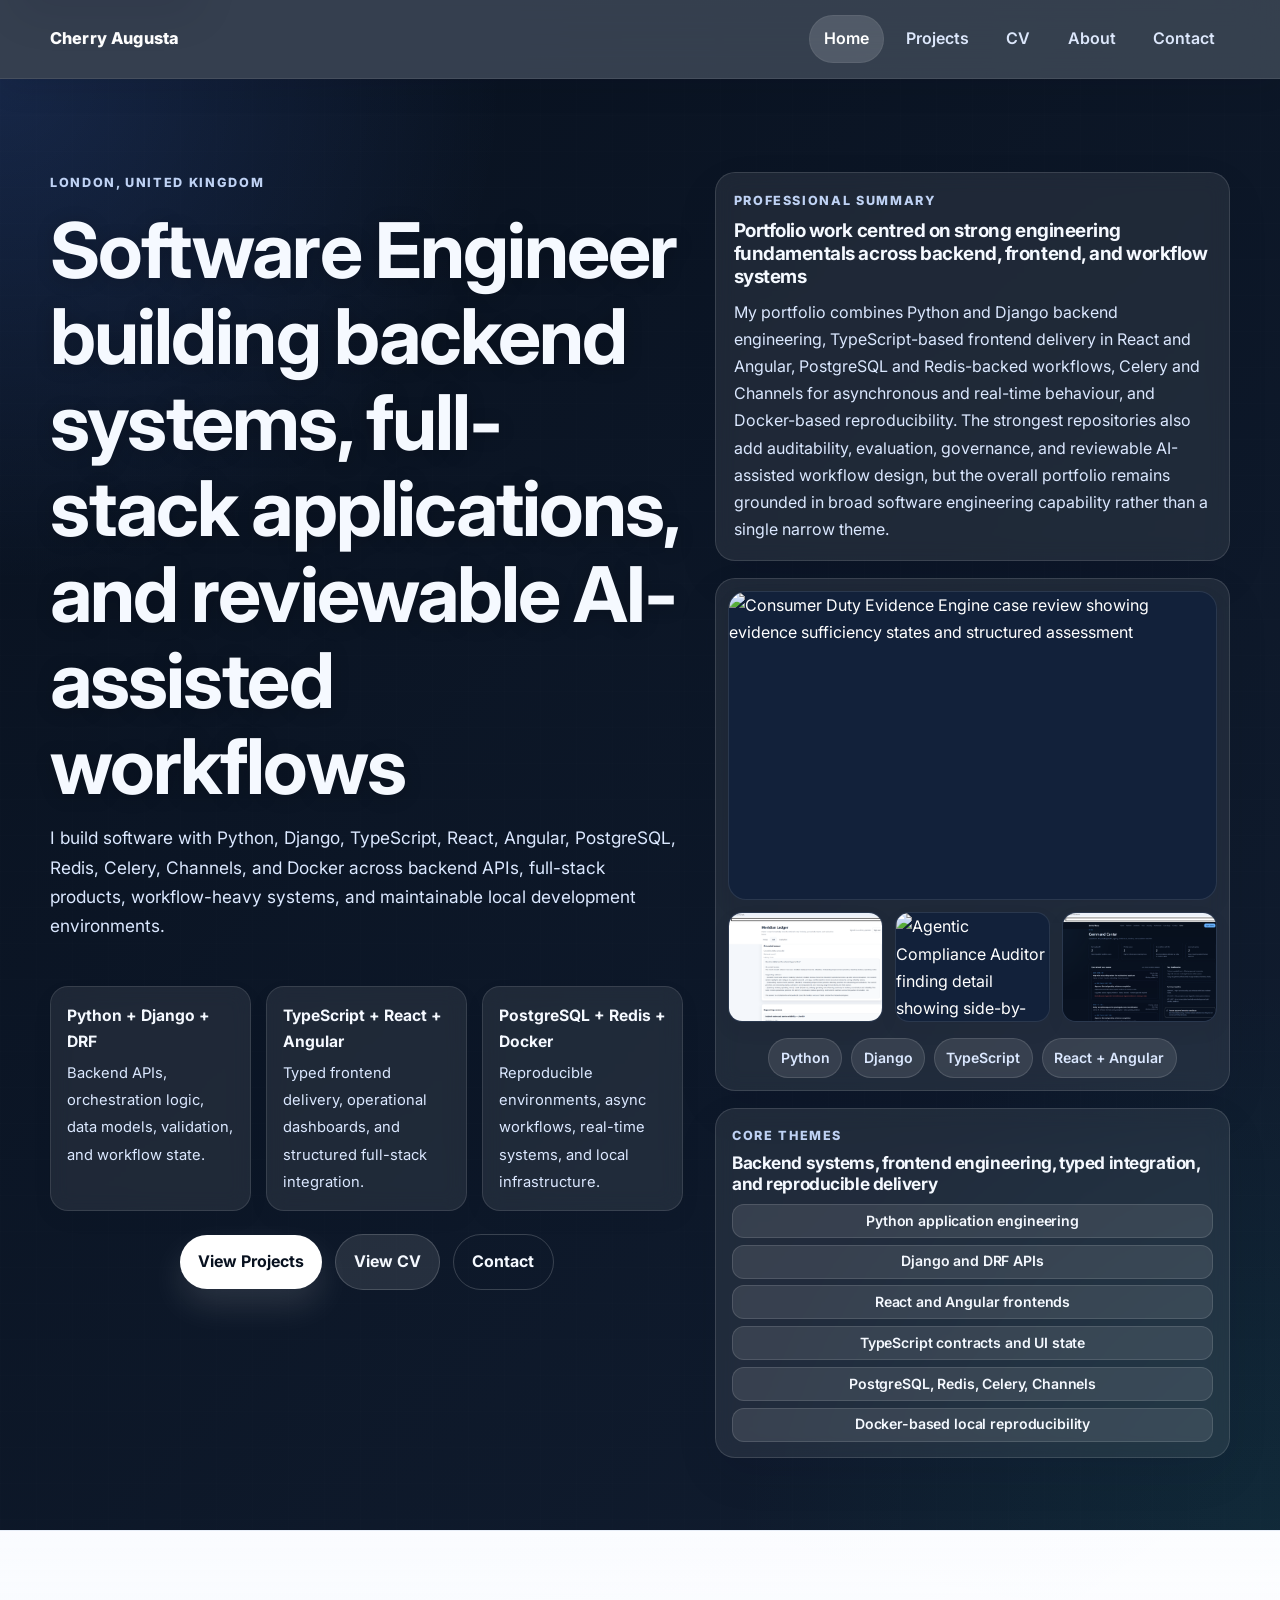
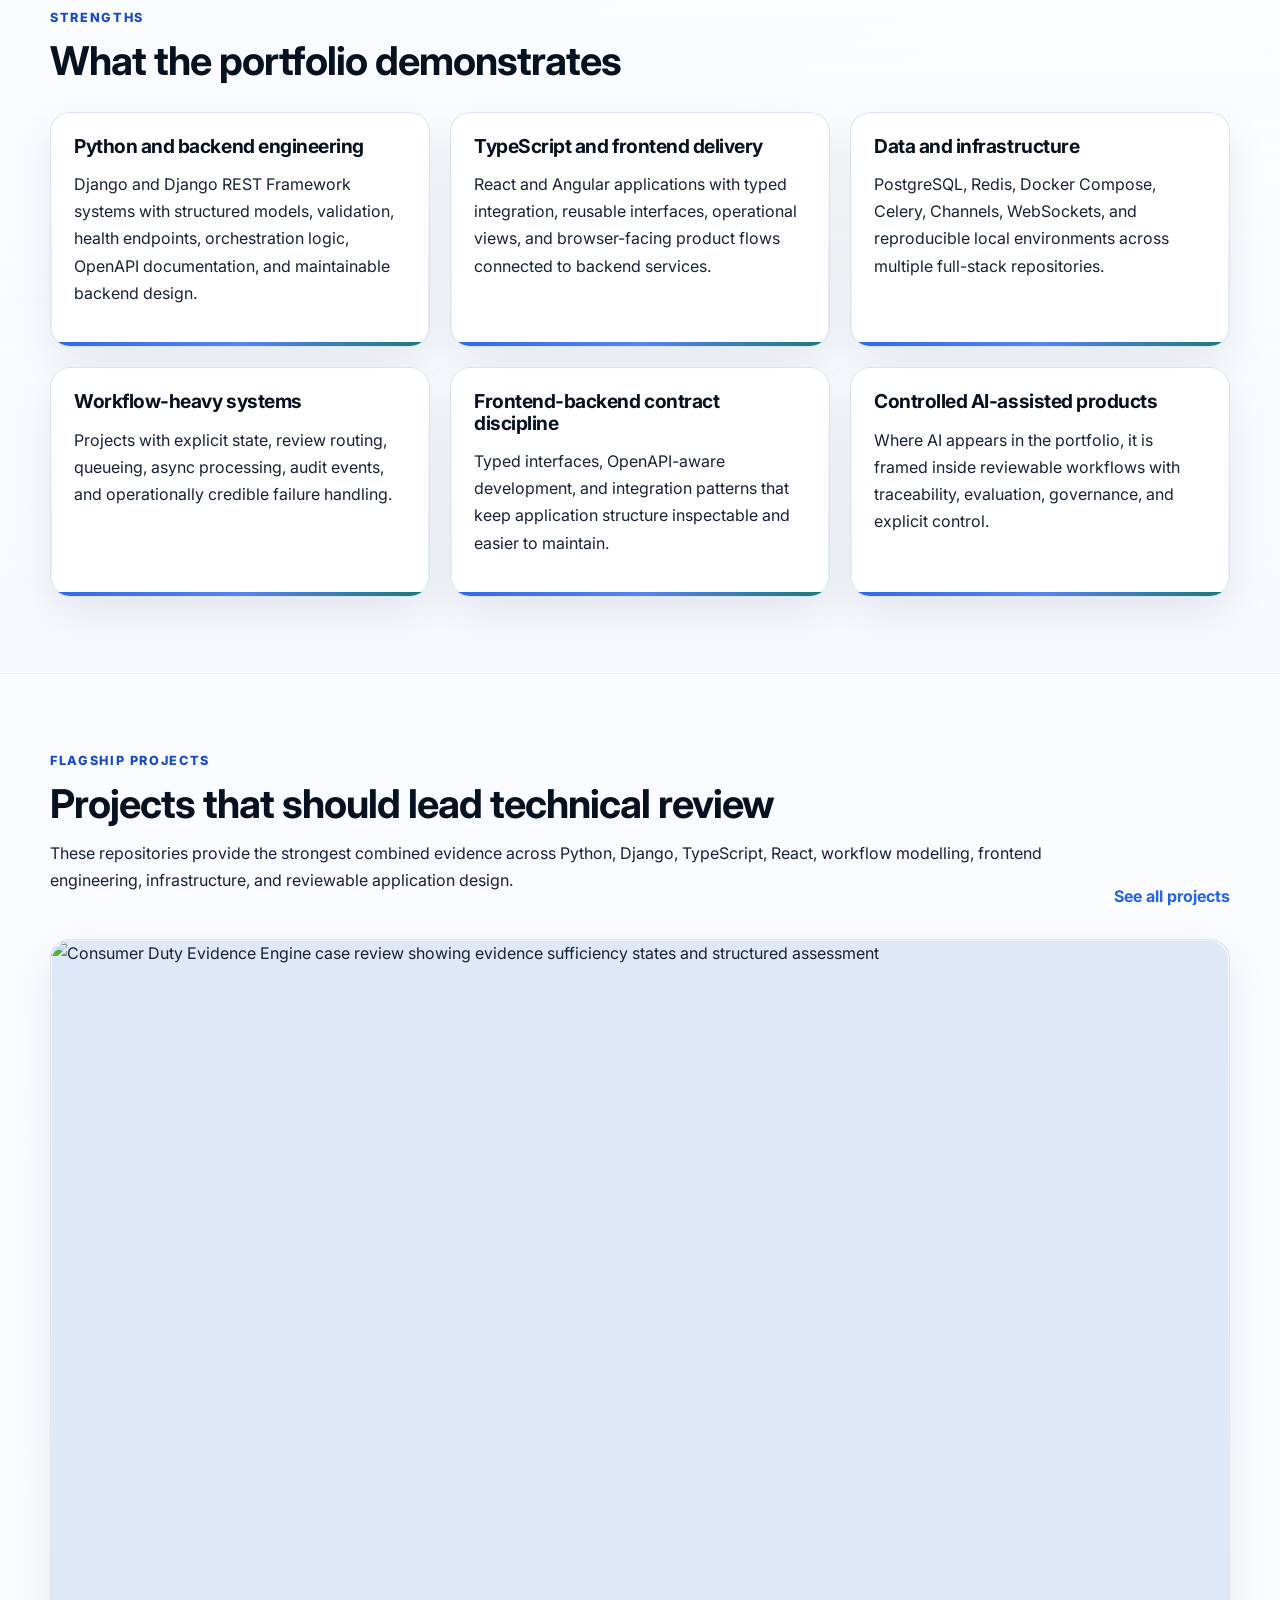
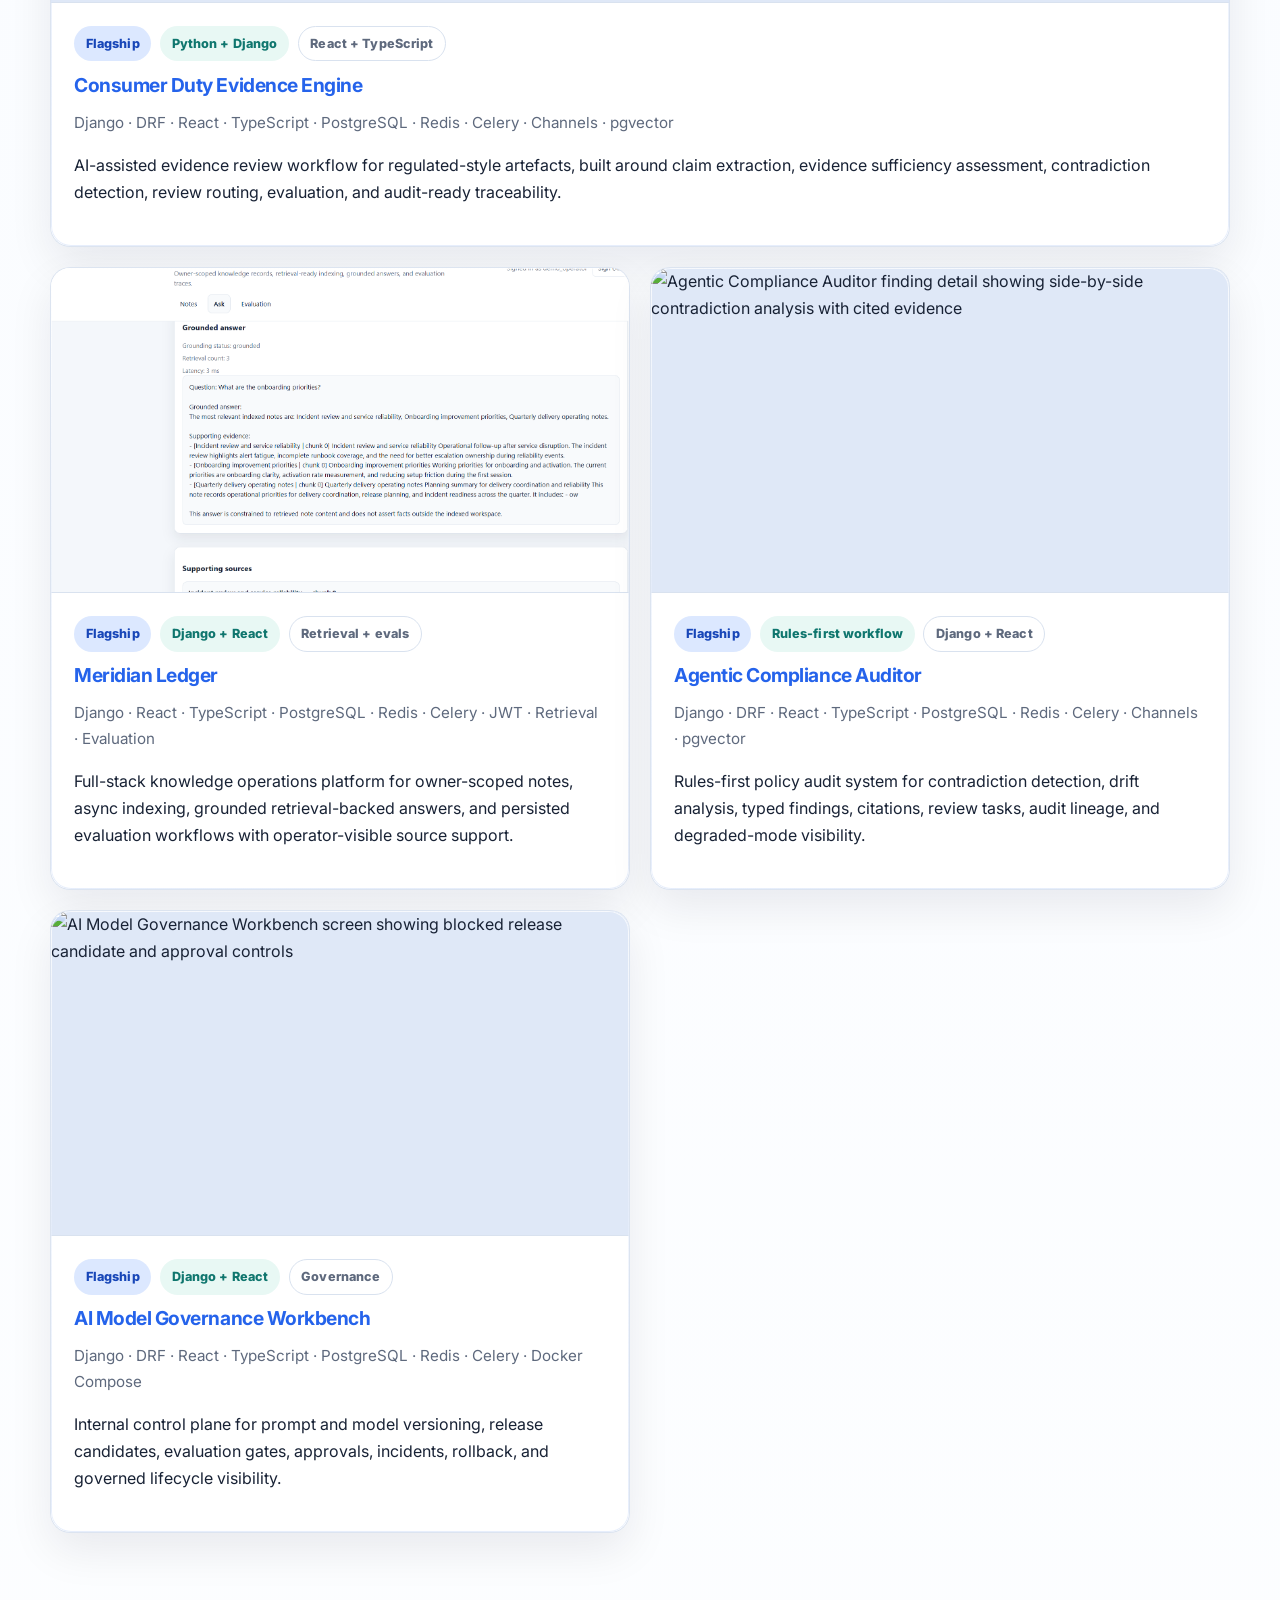
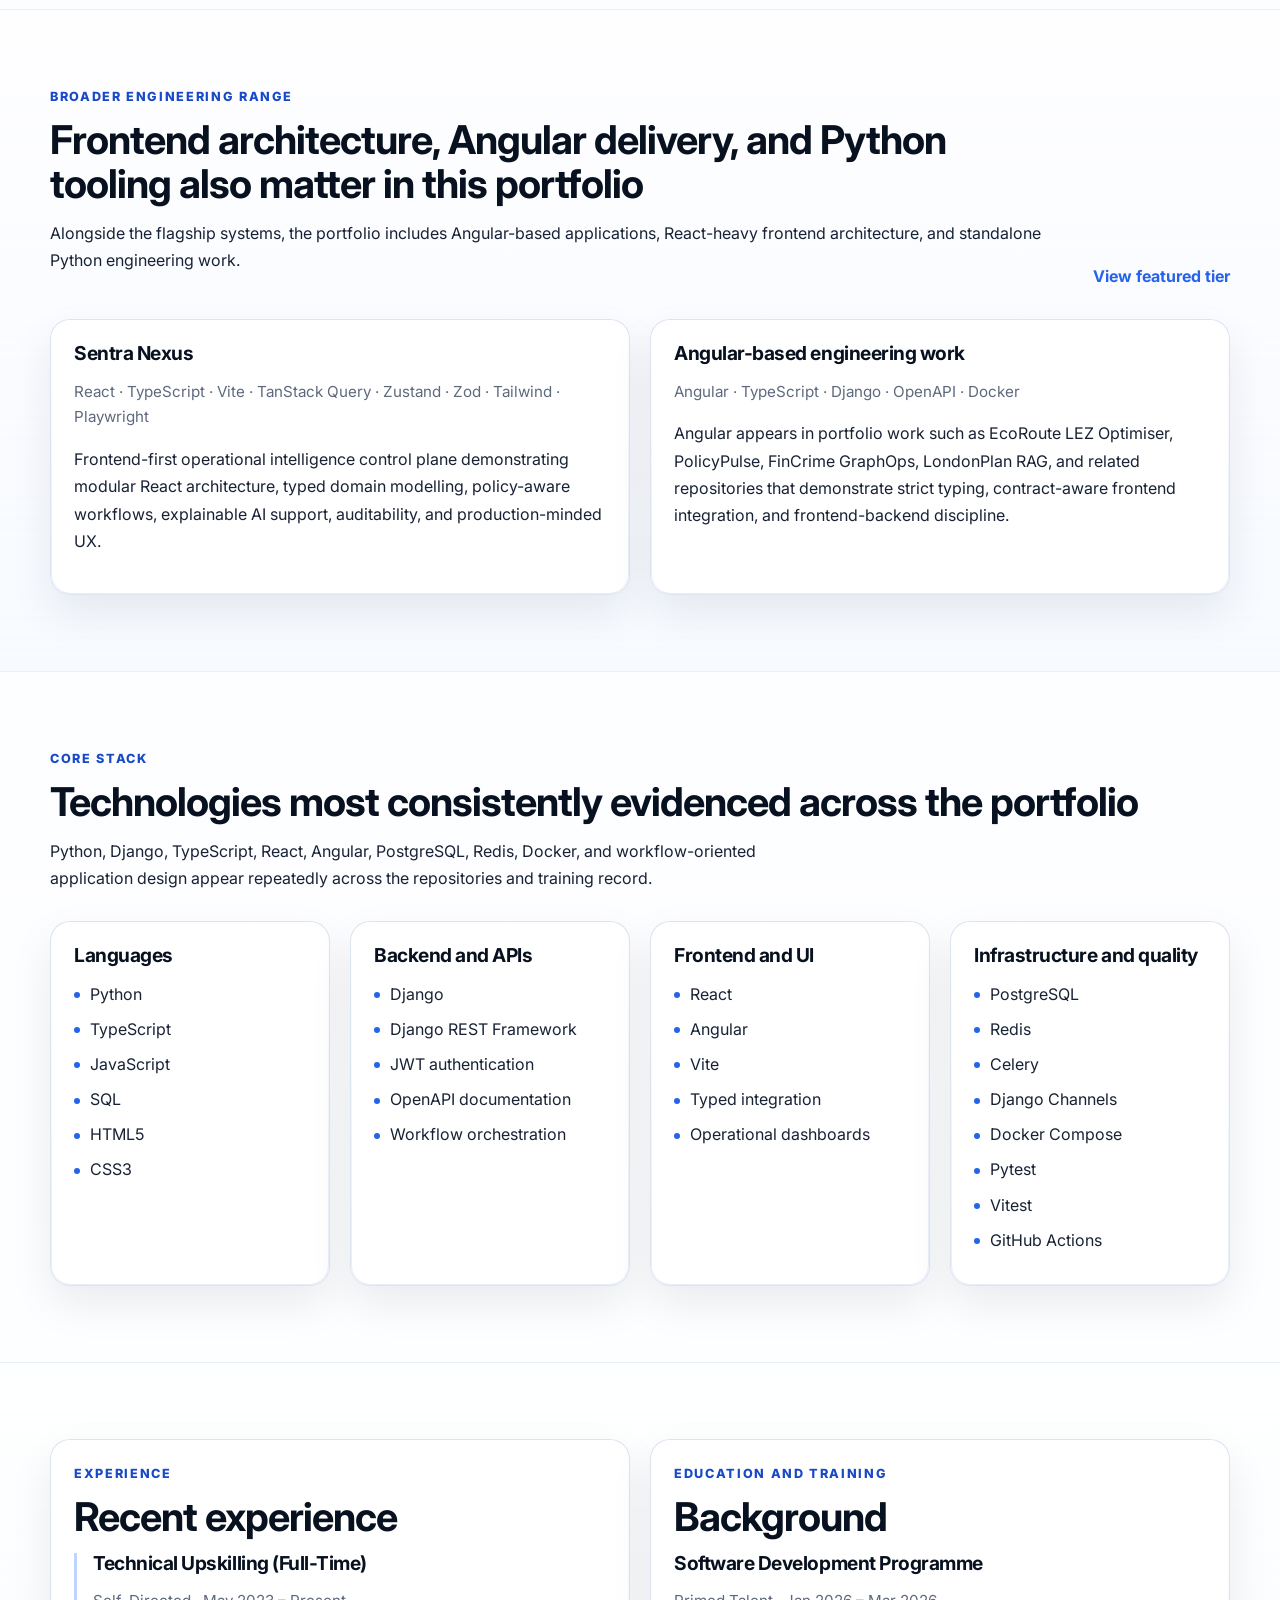
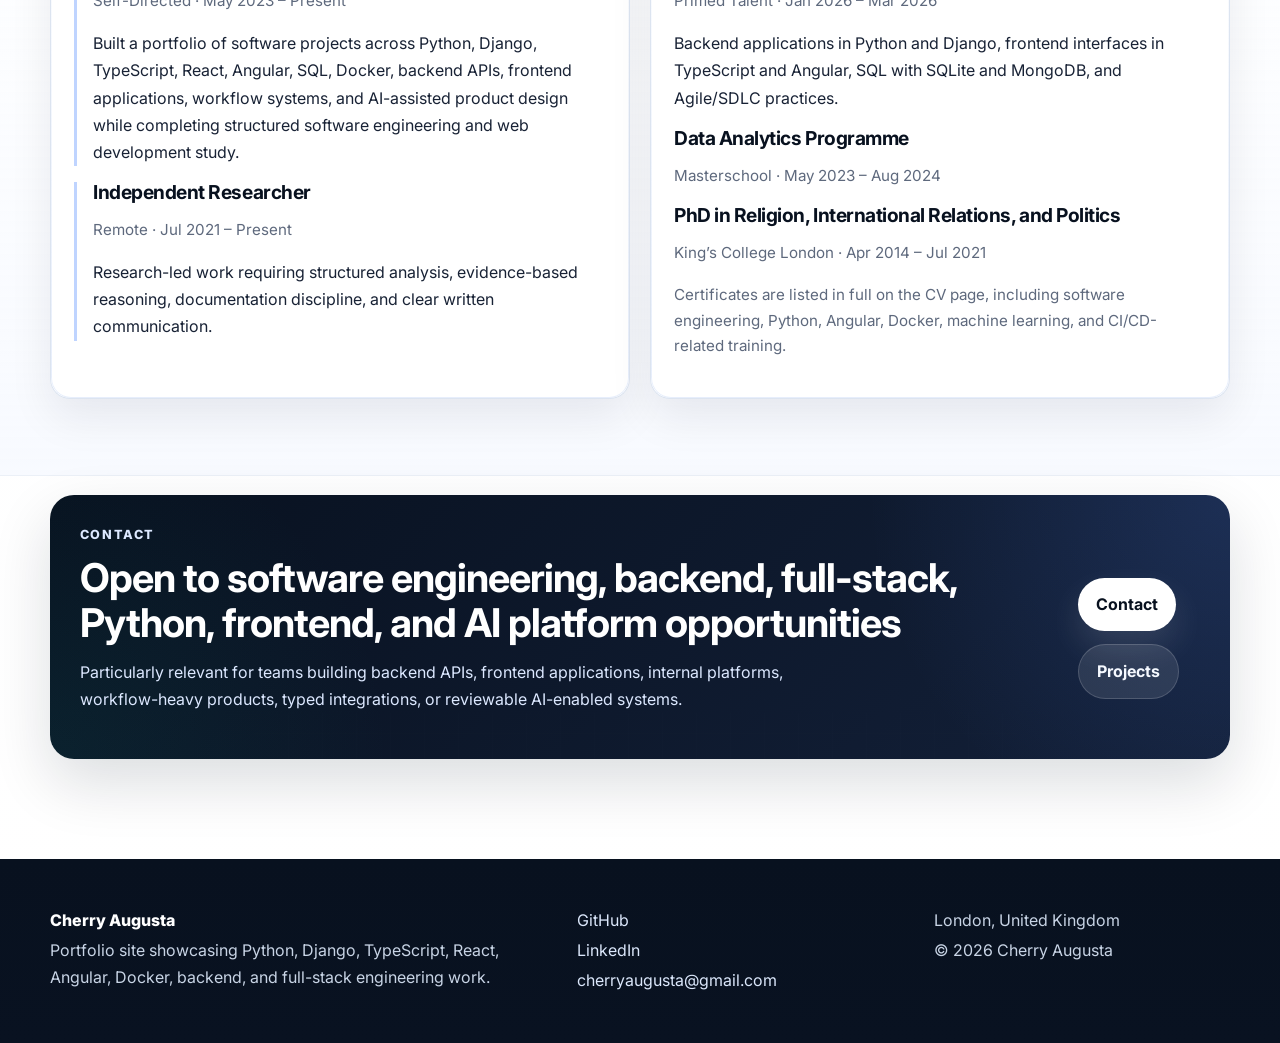
==== commit 0c02800e: "Fix hero card stack alignment in home page" ====
--- a/index.html
+++ b/index.html
@@ -52,7 +52,7 @@
 
   <main id="main-content">
     <section class="hero">
-      <div class="container hero-grid hero-grid-enhanced" style="align-items:stretch;">
+      <div class="container hero-grid hero-grid-enhanced">
         <div class="hero-copy">
           <p class="eyebrow">London, United Kingdom</p>
           <h1>
@@ -85,8 +85,8 @@
           </div>
         </div>
 
-        <aside class="hero-aside" style="display:flex; flex-direction:column; gap:1.1rem; align-self:stretch; min-height:100%;">
-          <div class="hero-panel hero-summary-panel" aria-label="Professional summary" style="width:100%; margin:0;">
+        <aside class="hero-aside hero-aside-stack">
+          <div class="hero-panel hero-summary-panel hero-stack-card" aria-label="Professional summary">
             <p class="panel-label">Professional summary</p>
             <h2>Portfolio work centred on strong engineering fundamentals across backend, frontend, and workflow systems</h2>
             <p class="hero-summary-text">
@@ -94,7 +94,7 @@
             </p>
           </div>
 
-          <figure class="profile-card profile-card-compact" style="width:100%; max-width:none; margin:0;">
+          <figure class="profile-card profile-card-compact hero-stack-card">
             <div class="hero-project-visual" aria-label="Selected project highlights">
               <div class="hero-project-main">
                 <img
@@ -141,16 +141,16 @@
             </figcaption>
           </figure>
 
-          <div class="hero-panel hero-core-panel" aria-label="Core themes" style="width:100%; margin:0; margin-top:auto; padding:.95rem 1rem;">
+          <div class="hero-panel hero-core-panel hero-stack-card" aria-label="Core themes">
             <p class="panel-label">Core themes</p>
-            <h2 style="margin-bottom:.65rem;">Backend systems, frontend engineering, typed integration, and reproducible delivery</h2>
-            <ul class="tag-list tag-list-core" style="gap:.45rem;">
-              <li style="min-height:36px; padding:.42rem .72rem;">Python application engineering</li>
-              <li style="min-height:36px; padding:.42rem .72rem;">Django and DRF APIs</li>
-              <li style="min-height:36px; padding:.42rem .72rem;">React and Angular frontends</li>
-              <li style="min-height:36px; padding:.42rem .72rem;">TypeScript contracts and UI state</li>
-              <li style="min-height:36px; padding:.42rem .72rem;">PostgreSQL, Redis, Celery, Channels</li>
-              <li style="min-height:36px; padding:.42rem .72rem;">Docker-based local reproducibility</li>
+            <h2>Backend systems, frontend engineering, typed integration, and reproducible delivery</h2>
+            <ul class="tag-list tag-list-core">
+              <li>Python application engineering</li>
+              <li>Django and DRF APIs</li>
+              <li>React and Angular frontends</li>
+              <li>TypeScript contracts and UI state</li>
+              <li>PostgreSQL, Redis, Celery, Channels</li>
+              <li>Docker-based local reproducibility</li>
             </ul>
           </div>
         </aside>
--- a/styles.css
+++ b/styles.css
@@ -305,11 +305,20 @@
 }
 
 .hero-aside{
+  display:grid;
+  grid-template-rows:auto auto;
+  gap:1.1rem;
+  align-content:start;
+  align-self:start;
+  min-height:auto;
+}
+
+.hero-aside-stack{
   display:flex;
   flex-direction:column;
   gap:1.1rem;
-  align-self:stretch;
-  min-height:100%;
+  align-self:start;
+  width:100%;
 }
 
 .eyebrow,
@@ -456,13 +465,16 @@
   text-align:center;
 }
 
-.hero-aside > .hero-panel,
 .hero-aside > .profile-card,
-.hero-aside > .hero-core-panel{
+.hero-aside > .hero-core-panel,
+.hero-aside > .hero-summary-panel,
+.hero-aside-stack > .profile-card,
+.hero-aside-stack > .hero-core-panel,
+.hero-aside-stack > .hero-summary-panel,
+.hero-stack-card{
   width:100%;
   max-width:none;
   margin:0;
-  justify-self:stretch;
 }
 
 .hero-panel{
@@ -481,43 +493,46 @@
   margin-bottom:.8rem;
 }
 
+.hero-summary-panel{
+  padding:1.08rem 1.1rem 1.02rem;
+}
+
+.hero-summary-panel h2{
+  font-size:1.18rem;
+  line-height:1.2;
+  margin-bottom:.65rem;
+}
+
+.hero-summary-text{
+  color:var(--hero-text-soft);
+  margin:0;
+  max-width:none;
+}
+
 .hero-core-panel{
-  margin-top:auto;
   width:100%;
-  margin-left:0;
+  margin:0;
   min-height:0;
   display:flex;
   flex-direction:column;
   justify-content:flex-start;
-  padding:1rem 1.05rem 1rem;
+  padding:.95rem 1rem;
 }
 
 .hero-core-panel h2{
   max-width:none;
-  font-size:1.12rem;
-  line-height:1.22;
-  margin-bottom:.7rem;
+  font-size:1.08rem;
+  line-height:1.18;
+  margin-bottom:.62rem;
+}
+
+.hero-core-panel .panel-label{
+  margin-bottom:.45rem;
 }
 
 .hero-core-panel .tag-list-core{
   margin-top:0;
-  flex:initial;
   align-content:start;
-}
-
-.hero-summary-panel{
-  margin-top:0;
-}
-
-.hero-summary-panel-wide{
-  grid-column:1 / -1;
-  margin-top:1.45rem;
-}
-
-.hero-summary-text{
-  color:var(--hero-text-soft);
-  margin:0;
-  max-width:none;
 }
 
 .hero .hero-copy p,
@@ -549,8 +564,8 @@
 
 .tag-list-core{
   display:grid;
-  grid-template-columns:repeat(2,minmax(0,1fr));
-  gap:.48rem;
+  grid-template-columns:1fr;
+  gap:.42rem;
   align-content:start;
 }
 
@@ -559,15 +574,15 @@
   align-items:center;
   justify-content:center;
   text-align:center;
-  min-height:38px;
-  padding:.46rem .72rem;
+  min-height:34px;
+  padding:.42rem .72rem;
   border-radius:12px;
   background:rgba(255,255,255,.10);
   border:1px solid rgba(255,255,255,.12);
   color:var(--hero-text);
   font-size:.88rem;
   font-weight:600;
-  line-height:1.2;
+  line-height:1.16;
   letter-spacing:-0.01em;
   white-space:normal;
   margin:0;
@@ -1115,7 +1130,7 @@
   }
 
   .tag-list-core li{
-    font-size:.88rem;
+    font-size:.86rem;
   }
 }
 
@@ -1137,22 +1152,25 @@
     align-items:start;
   }
 
-  .hero-aside{
+  .hero-aside,
+  .hero-aside-stack{
+    display:flex;
+    flex-direction:column;
     align-self:start;
     min-height:auto;
   }
 
+  .hero-summary-panel{
+    padding:1rem;
+  }
+
+  .hero-summary-panel h2,
+  .hero-core-panel h2{
+    font-size:1.12rem;
+  }
+
   .hero-core-panel{
-    width:100%;
-    margin-left:0;
-    height:auto;
-    min-height:0;
     padding:1rem;
-    margin-top:0;
-  }
-
-  .tag-list-core{
-    grid-template-columns:1fr;
   }
 
   .tag-list-core li{
@@ -1172,11 +1190,6 @@
   .cta-panel{
     flex-direction:column;
     align-items:flex-start;
-  }
-
-  .hero-summary-panel-wide{
-    grid-column:auto;
-    margin-top:0;
   }
 
   .project-list-page .project-image-wrap,
@@ -1305,6 +1318,11 @@
     padding:1rem;
   }
 
+  .hero-summary-panel,
+  .hero-core-panel{
+    padding:.95rem;
+  }
+
   .section-intro{
     margin-bottom:1.35rem;
   }
@@ -1321,10 +1339,14 @@
     height:100px;
   }
 
+  .tag-list-core{
+    gap:.36rem;
+  }
+
   .tag-list-core li{
     min-height:auto;
-    font-size:.88rem;
-    padding:.58rem .74rem;
+    font-size:.84rem;
+    padding:.52rem .68rem;
     white-space:normal;
   }
 
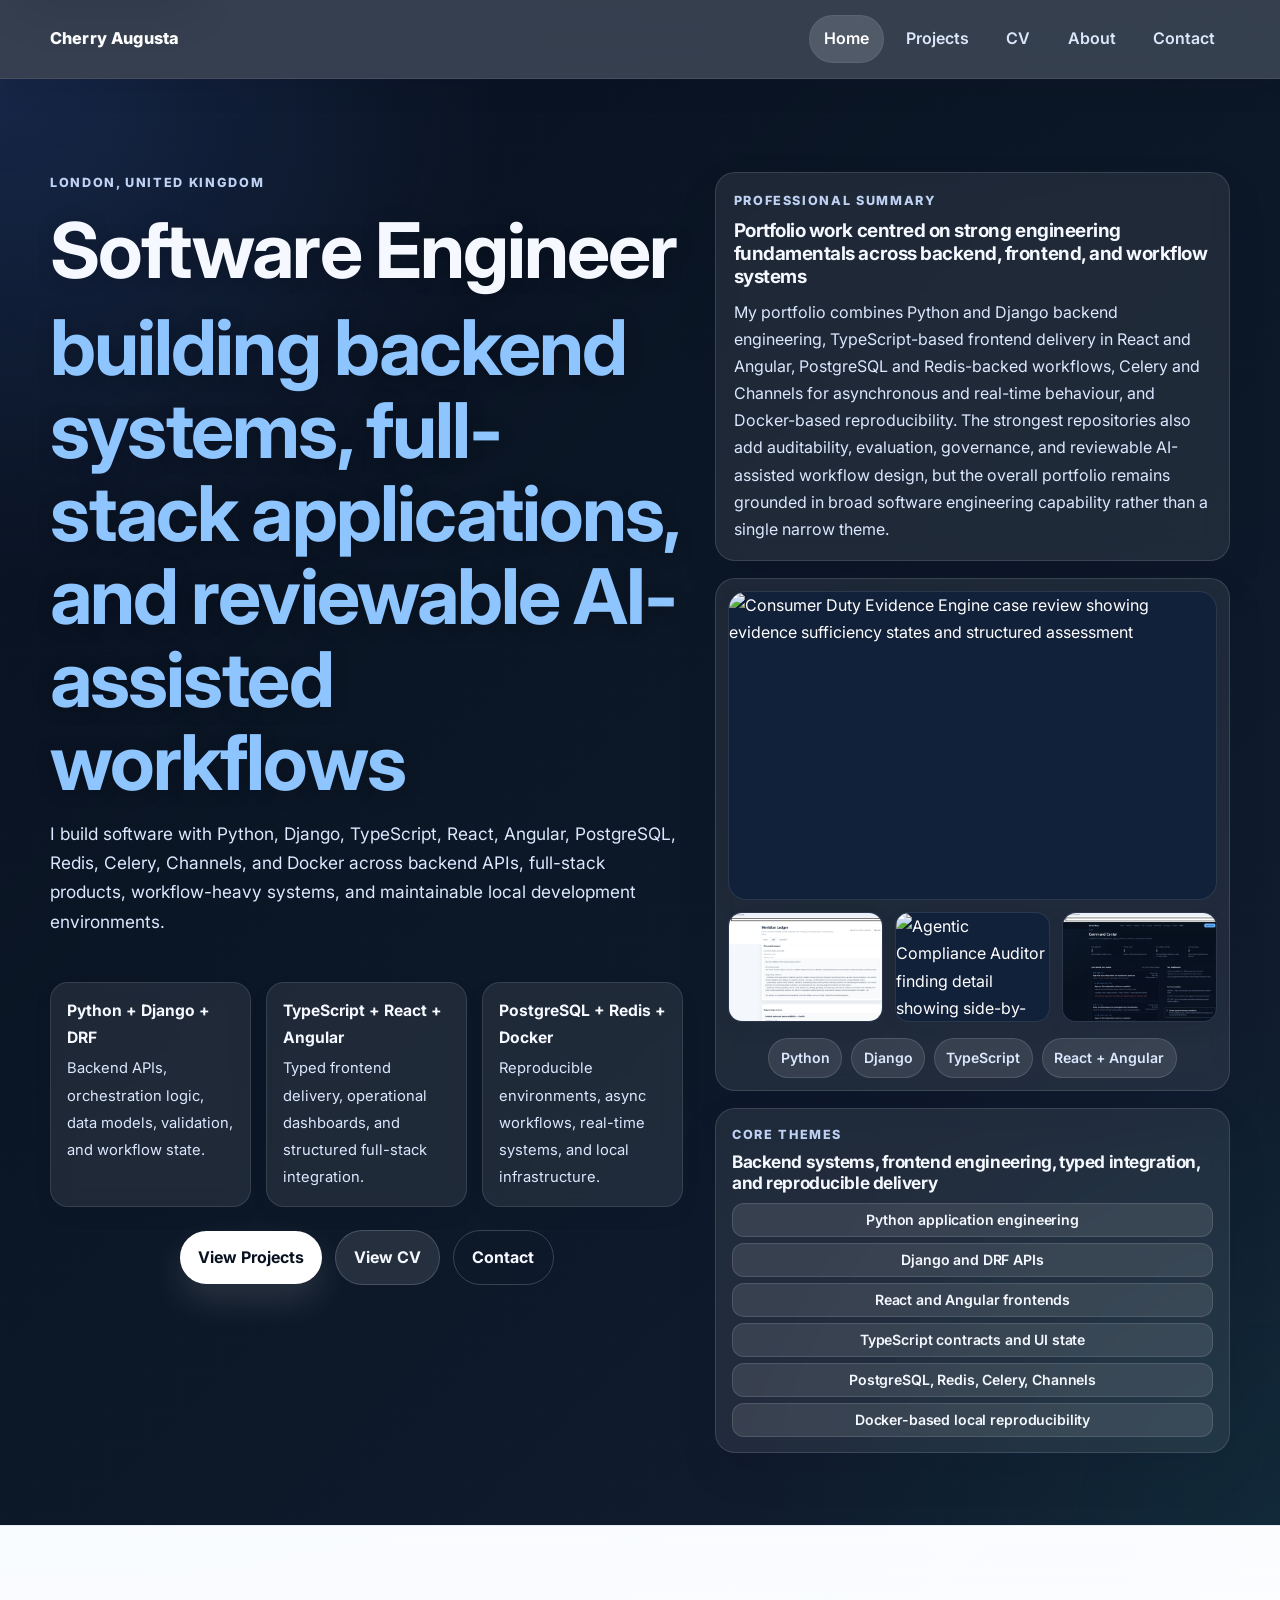
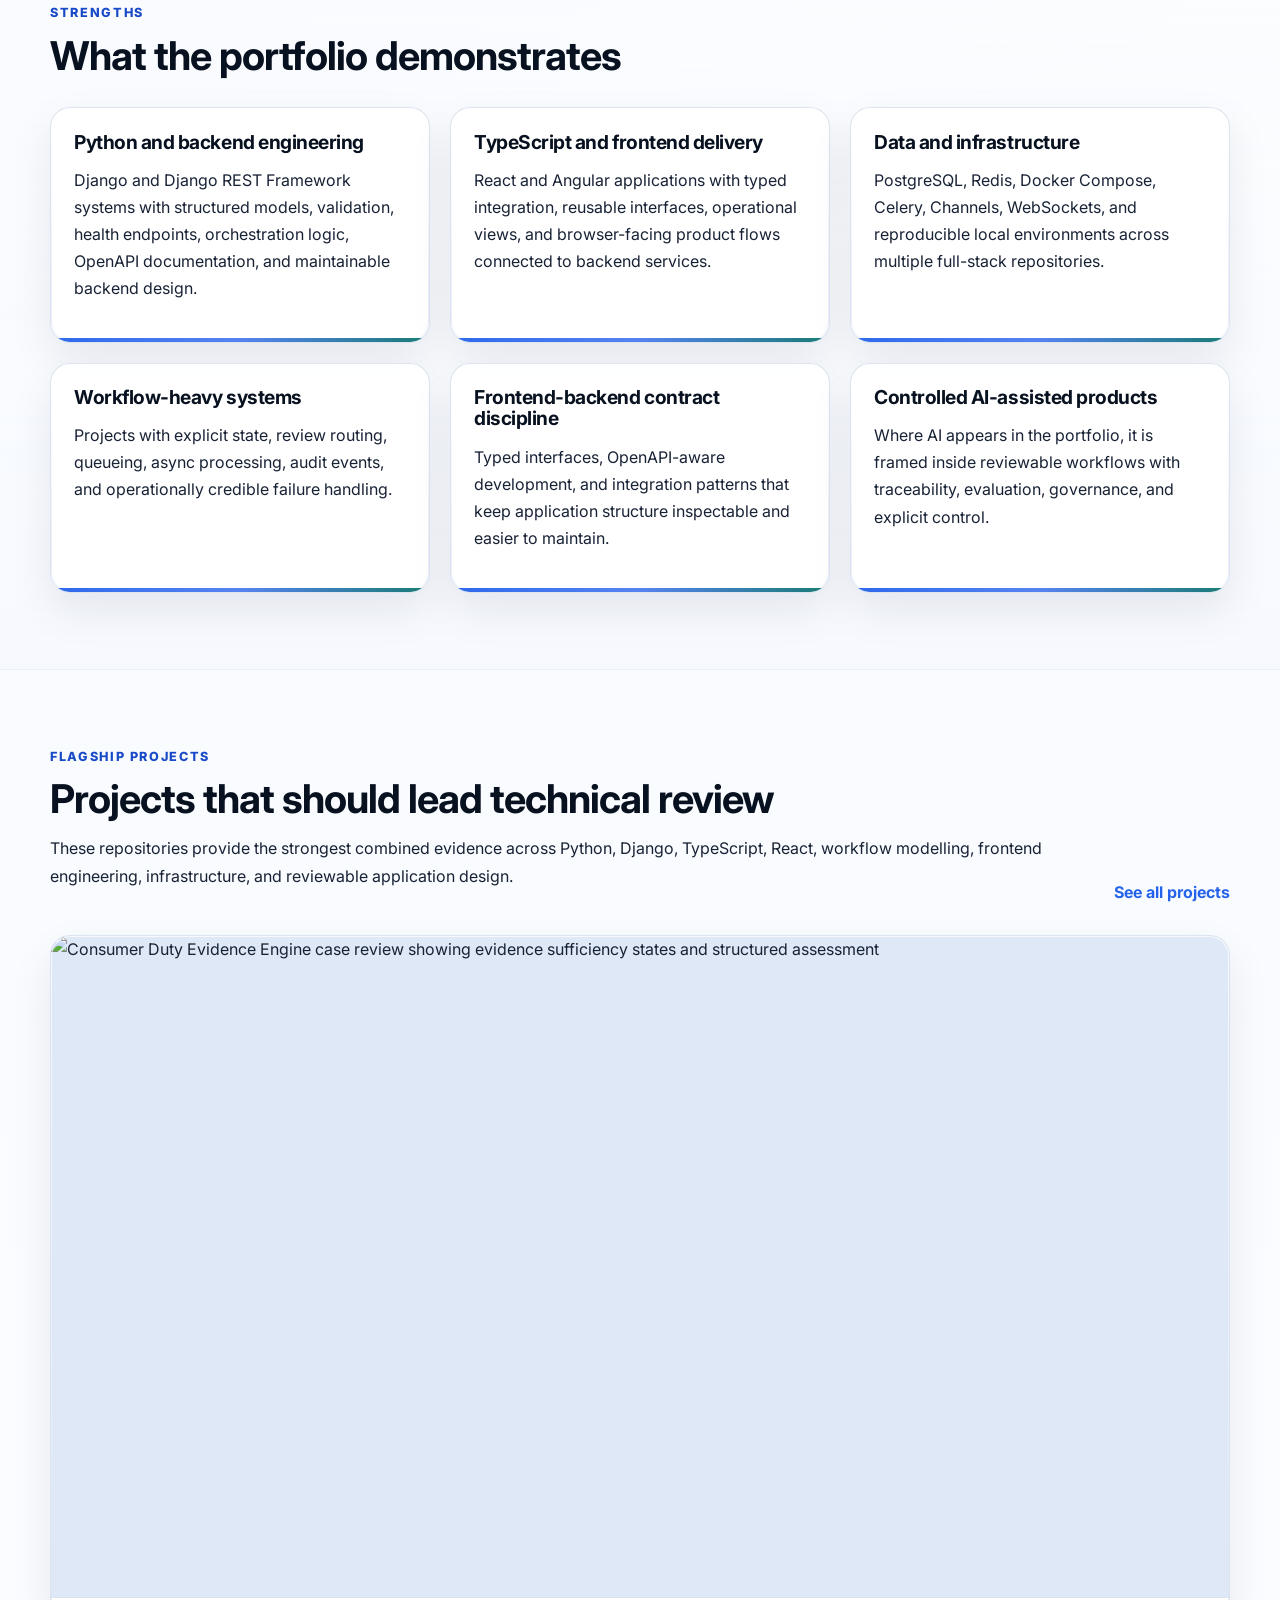
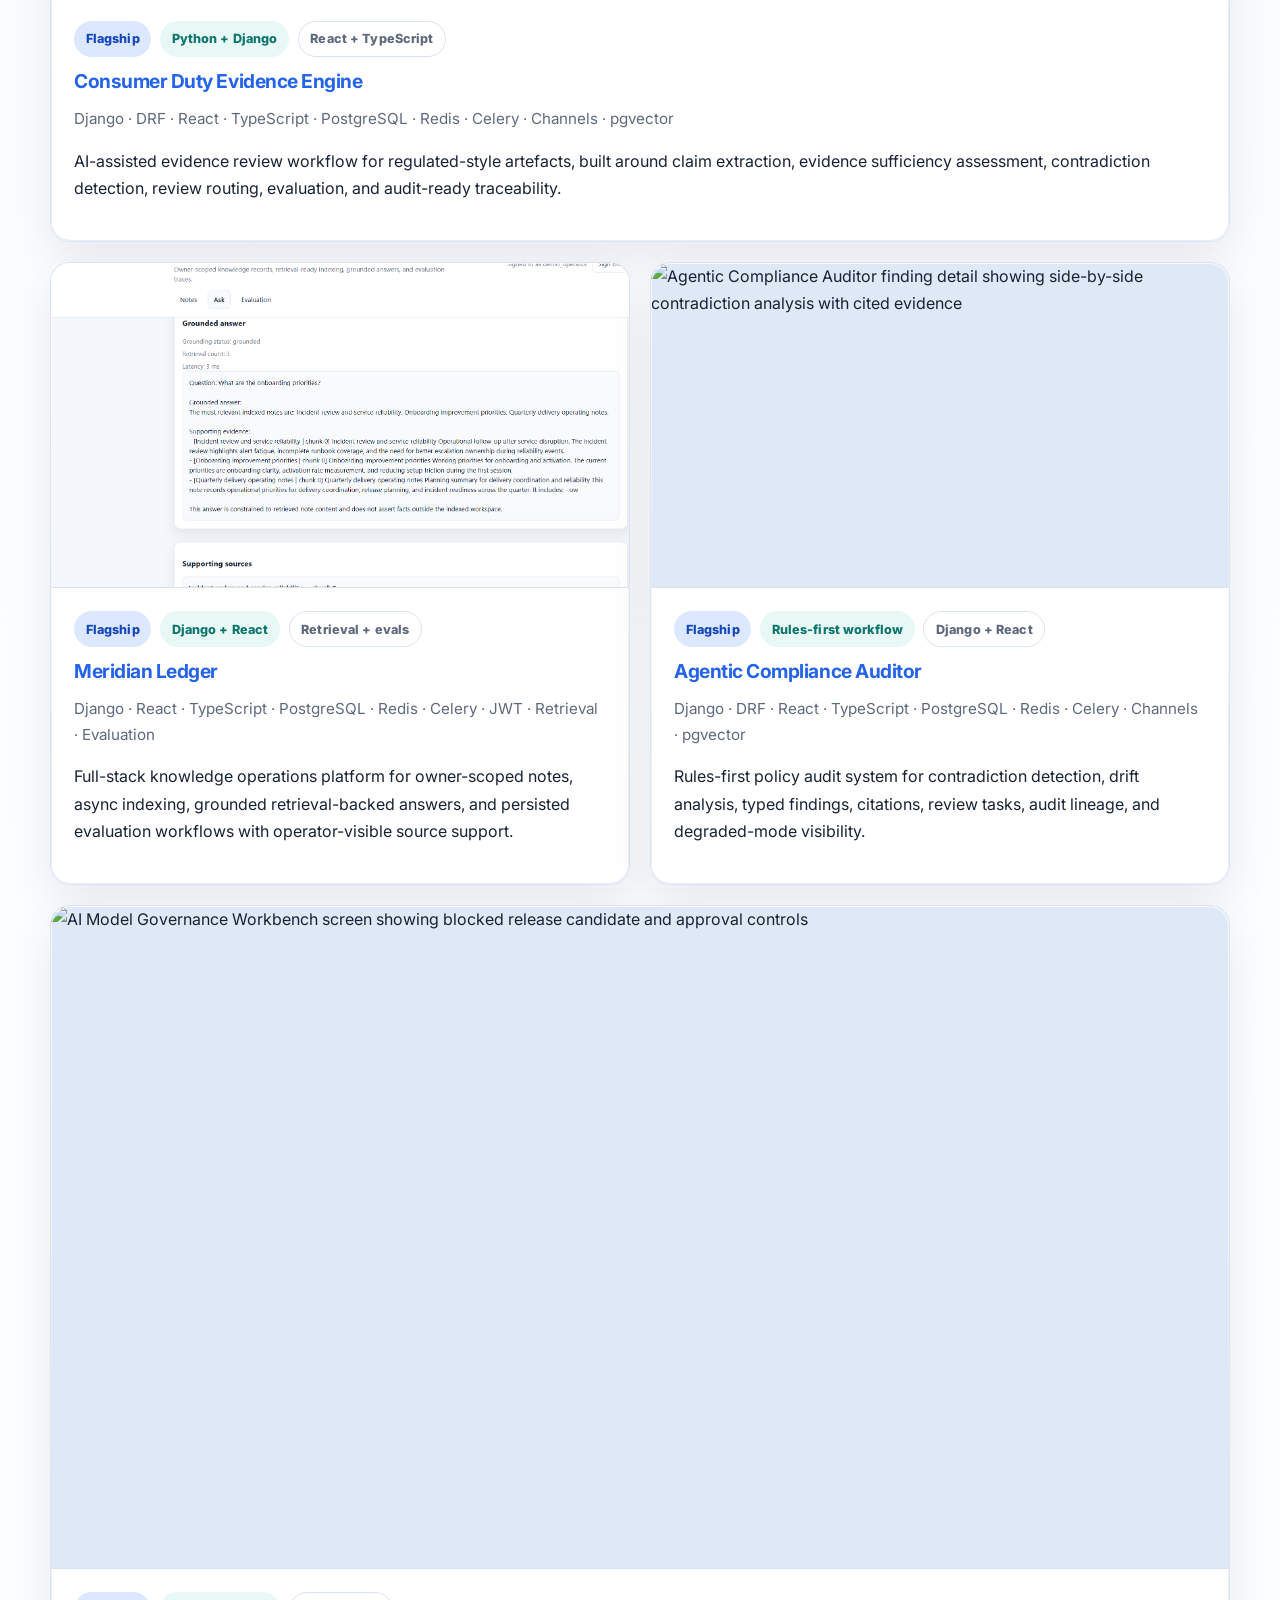
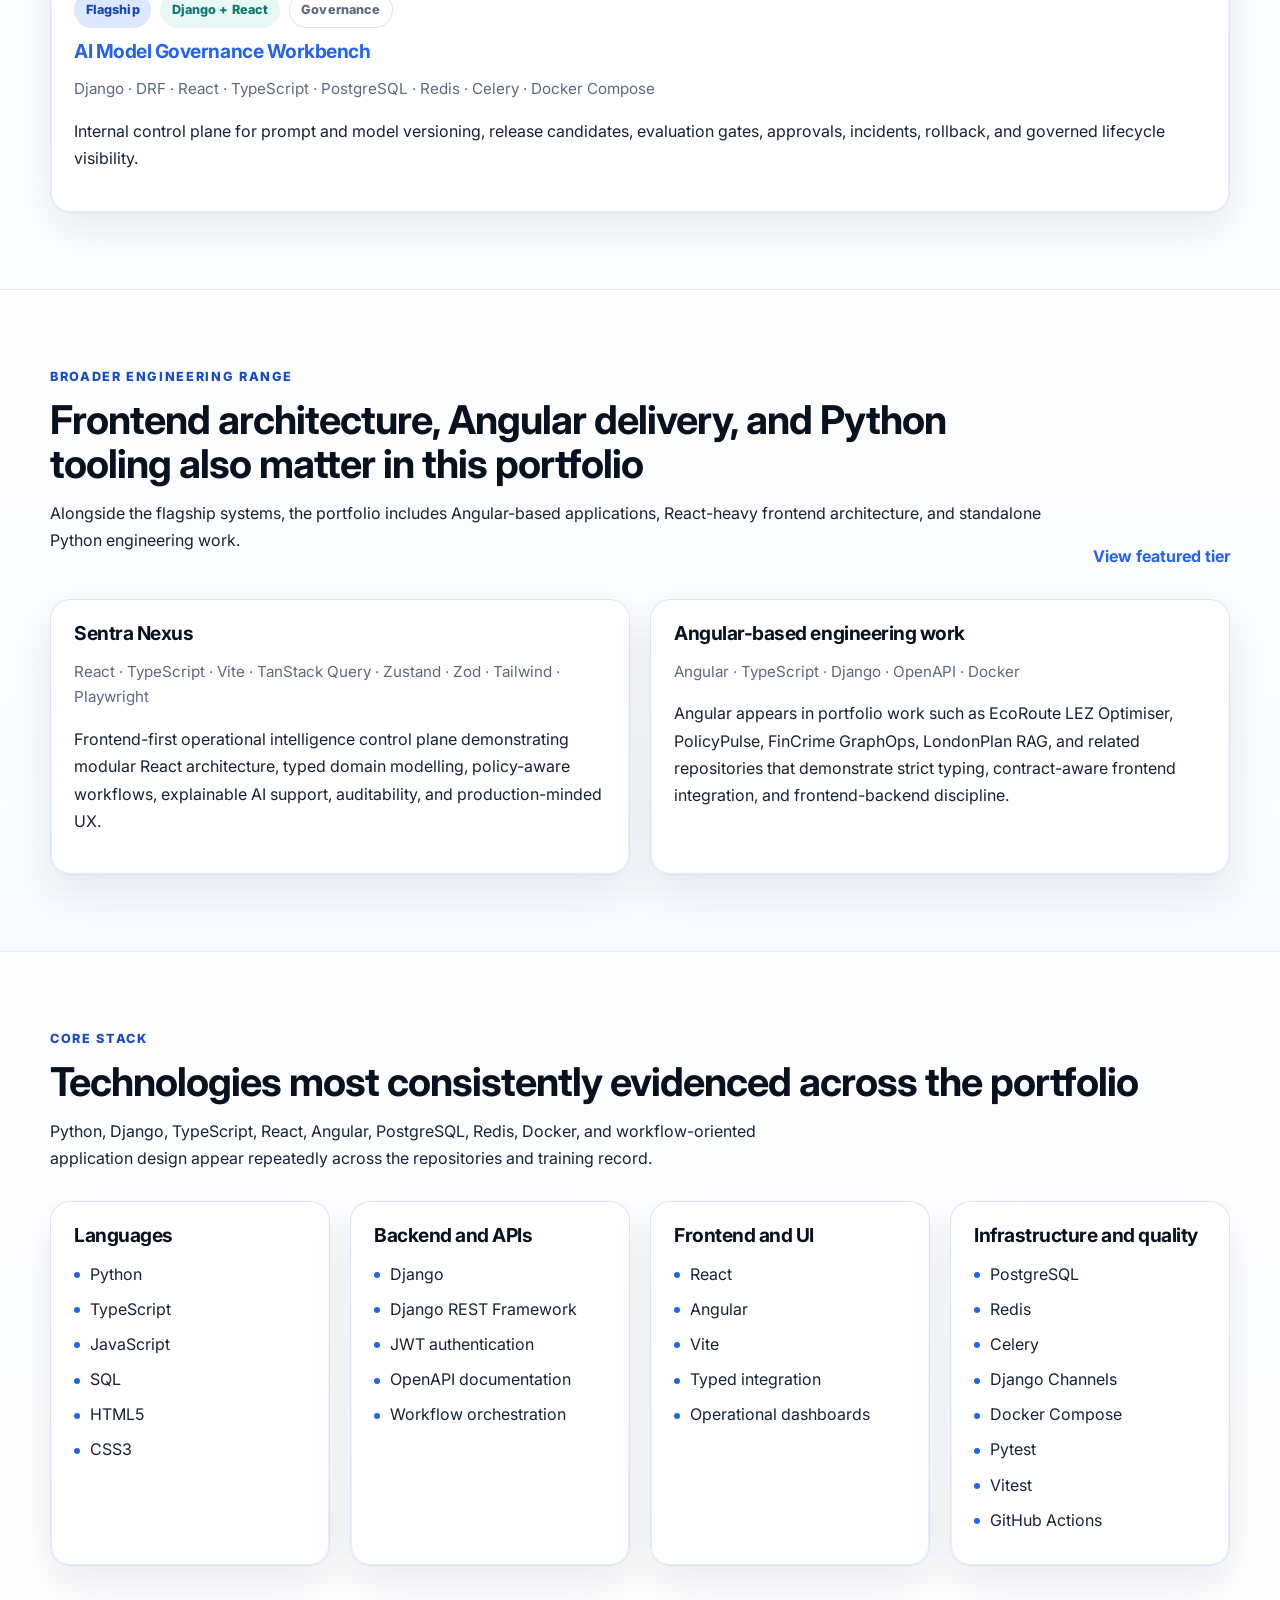
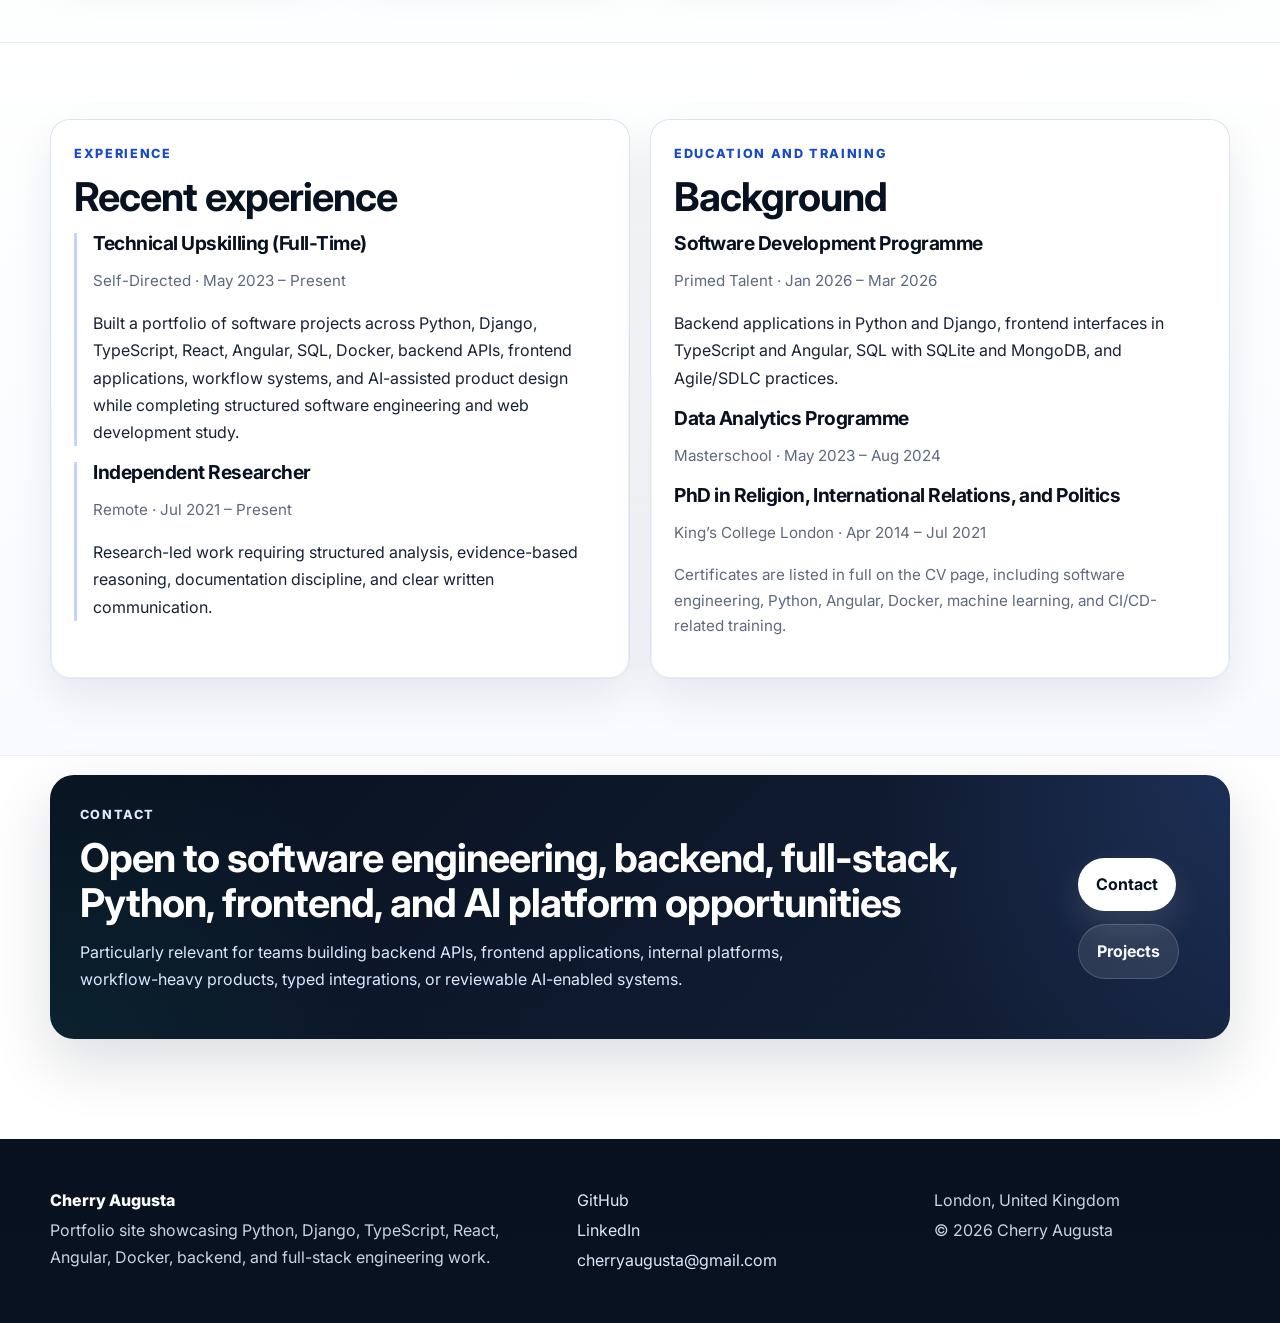
==== commit 3e1e798d: "Refine portfolio layouts, project presentation, README, and Gmail MCP screenshot" ====
--- a/index.html
+++ b/index.html
@@ -85,73 +85,75 @@
           </div>
         </div>
 
-        <aside class="hero-aside hero-aside-stack">
-          <div class="hero-panel hero-summary-panel hero-stack-card" aria-label="Professional summary">
-            <p class="panel-label">Professional summary</p>
-            <h2>Portfolio work centred on strong engineering fundamentals across backend, frontend, and workflow systems</h2>
-            <p class="hero-summary-text">
-              My portfolio combines Python and Django backend engineering, TypeScript-based frontend delivery in React and Angular, PostgreSQL and Redis-backed workflows, Celery and Channels for asynchronous and real-time behaviour, and Docker-based reproducibility. The strongest repositories also add auditability, evaluation, governance, and reviewable AI-assisted workflow design, but the overall portfolio remains grounded in broad software engineering capability rather than a single narrow theme.
-            </p>
-          </div>
-
-          <figure class="profile-card profile-card-compact hero-stack-card">
-            <div class="hero-project-visual" aria-label="Selected project highlights">
-              <div class="hero-project-main">
-                <img
-                  src="screenshots/consumer-duty-evidence-engine/case-detail-weak-support.png"
-                  alt="Consumer Duty Evidence Engine case review showing evidence sufficiency states and structured assessment"
-                  width="1600"
-                  height="900"
-                  loading="eager"
-                  decoding="async">
+        <aside class="hero-aside" aria-label="Hero right column">
+          <div class="hero-stack">
+            <div class="hero-panel hero-summary-panel hero-stack-card" aria-label="Professional summary">
+              <p class="panel-label">Professional summary</p>
+              <h2>Portfolio work centred on strong engineering fundamentals across backend, frontend, and workflow systems</h2>
+              <p class="hero-summary-text">
+                My portfolio combines Python and Django backend engineering, TypeScript-based frontend delivery in React and Angular, PostgreSQL and Redis-backed workflows, Celery and Channels for asynchronous and real-time behaviour, and Docker-based reproducibility. The strongest repositories also add auditability, evaluation, governance, and reviewable AI-assisted workflow design, but the overall portfolio remains grounded in broad software engineering capability rather than a single narrow theme.
+              </p>
+            </div>
+
+            <figure class="profile-card profile-card-compact hero-stack-card">
+              <div class="hero-project-visual" aria-label="Selected project highlights">
+                <div class="hero-project-main">
+                  <img
+                    src="screenshots/consumer-duty-evidence-engine/case-detail-weak-support.png"
+                    alt="Consumer Duty Evidence Engine case review showing evidence sufficiency states and structured assessment"
+                    width="1600"
+                    height="900"
+                    loading="eager"
+                    decoding="async">
+                </div>
+
+                <div class="hero-project-supporting">
+                  <img
+                    src="screenshots/meridian-ledger/grounded-answer-with-sources.png"
+                    alt="Meridian Ledger grounded answer view showing retrieved sources and answer output"
+                    width="1600"
+                    height="900"
+                    loading="lazy"
+                    decoding="async">
+
+                  <img
+                    src="screenshots/agentic-compliance-auditor/finding-detail-side-by-side.png"
+                    alt="Agentic Compliance Auditor finding detail showing side-by-side contradiction analysis with cited evidence"
+                    width="1600"
+                    height="900"
+                    loading="lazy"
+                    decoding="async">
+
+                  <img
+                    src="screenshots/sentra-nexus/command-center.png"
+                    alt="Sentra Nexus command center showing operational workflow metrics and constrained decision surfaces"
+                    width="1600"
+                    height="900"
+                    loading="lazy"
+                    decoding="async">
+                </div>
               </div>
 
-              <div class="hero-project-supporting">
-                <img
-                  src="screenshots/meridian-ledger/grounded-answer-with-sources.png"
-                  alt="Meridian Ledger grounded answer view showing retrieved sources and answer output"
-                  width="1600"
-                  height="900"
-                  loading="lazy"
-                  decoding="async">
-
-                <img
-                  src="screenshots/agentic-compliance-auditor/finding-detail-side-by-side.png"
-                  alt="Agentic Compliance Auditor finding detail showing side-by-side contradiction analysis with cited evidence"
-                  width="1600"
-                  height="900"
-                  loading="lazy"
-                  decoding="async">
-
-                <img
-                  src="screenshots/sentra-nexus/command-center.png"
-                  alt="Sentra Nexus command center showing operational workflow metrics and constrained decision surfaces"
-                  width="1600"
-                  height="900"
-                  loading="lazy"
-                  decoding="async">
-              </div>
-            </div>
-
-            <figcaption class="profile-caption">
-              <span>Python</span>
-              <span>Django</span>
-              <span>TypeScript</span>
-              <span>React + Angular</span>
-            </figcaption>
-          </figure>
-
-          <div class="hero-panel hero-core-panel hero-stack-card" aria-label="Core themes">
-            <p class="panel-label">Core themes</p>
-            <h2>Backend systems, frontend engineering, typed integration, and reproducible delivery</h2>
-            <ul class="tag-list tag-list-core">
-              <li>Python application engineering</li>
-              <li>Django and DRF APIs</li>
-              <li>React and Angular frontends</li>
-              <li>TypeScript contracts and UI state</li>
-              <li>PostgreSQL, Redis, Celery, Channels</li>
-              <li>Docker-based local reproducibility</li>
-            </ul>
+              <figcaption class="profile-caption">
+                <span>Python</span>
+                <span>Django</span>
+                <span>TypeScript</span>
+                <span>React + Angular</span>
+              </figcaption>
+            </figure>
+
+            <div class="hero-panel hero-core-panel hero-stack-card" aria-label="Core themes">
+              <p class="panel-label">Core themes</p>
+              <h2>Backend systems, frontend engineering, typed integration, and reproducible delivery</h2>
+              <ul class="tag-list tag-list-core">
+                <li>Python application engineering</li>
+                <li>Django and DRF APIs</li>
+                <li>React and Angular frontends</li>
+                <li>TypeScript contracts and UI state</li>
+                <li>PostgreSQL, Redis, Celery, Channels</li>
+                <li>Docker-based local reproducibility</li>
+              </ul>
+            </div>
           </div>
         </aside>
       </div>
@@ -258,7 +260,7 @@
             </div>
           </article>
 
-          <article class="project-card project-card-with-image">
+          <article class="project-card project-card-with-image project-card-span-full">
             <div class="project-image-wrap">
               <img src="screenshots/ai-model-governance-workbench/release-candidate-blocked.png" alt="AI Model Governance Workbench screen showing blocked release candidate and approval controls" width="1600" height="900" loading="lazy" decoding="async">
             </div>
--- a/styles.css
+++ b/styles.css
@@ -277,6 +277,13 @@
   color:var(--hero-text);
 }
 
+.hero-title-secondary{
+  display:block;
+  color:var(--hero-title-accent);
+  margin-top:.18em;
+  line-height:1.08;
+}
+
 .hero-copy,
 .hero-aside{
   min-width:0;
@@ -305,20 +312,23 @@
 }
 
 .hero-aside{
-  display:grid;
-  grid-template-rows:auto auto;
-  gap:1.1rem;
-  align-content:start;
+  min-width:0;
   align-self:start;
-  min-height:auto;
-}
-
-.hero-aside-stack{
+}
+
+.hero-stack{
+  width:100%;
+  max-width:none;
   display:flex;
   flex-direction:column;
   gap:1.1rem;
-  align-self:start;
+  align-items:stretch;
+}
+
+.hero-stack-card{
   width:100%;
+  max-width:none;
+  margin:0;
 }
 
 .eyebrow,
@@ -465,18 +475,6 @@
   text-align:center;
 }
 
-.hero-aside > .profile-card,
-.hero-aside > .hero-core-panel,
-.hero-aside > .hero-summary-panel,
-.hero-aside-stack > .profile-card,
-.hero-aside-stack > .hero-core-panel,
-.hero-aside-stack > .hero-summary-panel,
-.hero-stack-card{
-  width:100%;
-  max-width:none;
-  margin:0;
-}
-
 .hero-panel{
   background:rgba(255,255,255,.08);
   border:1px solid rgba(255,255,255,.12);
@@ -500,7 +498,7 @@
 .hero-summary-panel h2{
   font-size:1.18rem;
   line-height:1.2;
-  margin-bottom:.65rem;
+  margin-bottom:.64rem;
 }
 
 .hero-summary-text{
@@ -510,29 +508,18 @@
 }
 
 .hero-core-panel{
-  width:100%;
-  margin:0;
-  min-height:0;
-  display:flex;
-  flex-direction:column;
-  justify-content:flex-start;
-  padding:.95rem 1rem;
+  padding:.92rem 1rem .96rem;
 }
 
 .hero-core-panel h2{
   max-width:none;
   font-size:1.08rem;
   line-height:1.18;
-  margin-bottom:.62rem;
+  margin-bottom:.6rem;
 }
 
 .hero-core-panel .panel-label{
-  margin-bottom:.45rem;
-}
-
-.hero-core-panel .tag-list-core{
-  margin-top:0;
-  align-content:start;
+  margin-bottom:.42rem;
 }
 
 .hero .hero-copy p,
@@ -565,7 +552,7 @@
 .tag-list-core{
   display:grid;
   grid-template-columns:1fr;
-  gap:.42rem;
+  gap:.38rem;
   align-content:start;
 }
 
@@ -582,7 +569,7 @@
   color:var(--hero-text);
   font-size:.88rem;
   font-weight:600;
-  line-height:1.16;
+  line-height:1.14;
   letter-spacing:-0.01em;
   white-space:normal;
   margin:0;
@@ -777,6 +764,14 @@
   grid-column:span 2;
 }
 
+.project-card-span-full{
+  grid-column:1 / -1;
+}
+
+.card-span-full{
+  grid-column:1 / -1;
+}
+
 .project-list-page .project-card-featured{
   grid-column:span 1;
 }
@@ -931,7 +926,13 @@
   display:grid;
   grid-template-columns:minmax(0,1.12fr) minmax(320px,.88fr);
   gap:1.25rem;
-  align-items:stretch;
+  align-items:start;
+}
+
+.contact-side-column{
+  display:grid;
+  gap:1.25rem;
+  align-content:start;
 }
 
 .contact-primary-card{
@@ -948,6 +949,19 @@
   box-shadow:var(--shadow-strong);
   padding:1.65rem;
   overflow:hidden;
+}
+
+.contact-secondary-card{
+  padding:1.3rem;
+}
+
+.contact-secondary-card .form-actions{
+  margin-top:1rem;
+}
+
+.contact-secondary-card .contact-action-note{
+  margin-top:.9rem;
+  padding-top:.85rem;
 }
 
 .contact-action-card::before{
@@ -1041,6 +1055,10 @@
   margin-top:1.1rem;
   padding-top:1rem;
   border-top:1px solid rgba(255,255,255,.12);
+}
+
+.contact-preferences-card{
+  width:100%;
 }
 
 .cta-panel{
@@ -1152,15 +1170,19 @@
     align-items:start;
   }
 
-  .hero-aside,
-  .hero-aside-stack{
-    display:flex;
-    flex-direction:column;
+  .hero-aside{
     align-self:start;
-    min-height:auto;
+  }
+
+  .hero-stack{
+    gap:1rem;
   }
 
   .hero-summary-panel{
+    padding:1rem;
+  }
+
+  .hero-core-panel{
     padding:1rem;
   }
 
@@ -1169,10 +1191,6 @@
     font-size:1.12rem;
   }
 
-  .hero-core-panel{
-    padding:1rem;
-  }
-
   .tag-list-core li{
     white-space:normal;
   }
@@ -1182,7 +1200,9 @@
     position:static;
   }
 
-  .project-card-featured{
+  .project-card-featured,
+  .project-card-span-full,
+  .card-span-full{
     grid-column:span 1;
   }
 
@@ -1296,6 +1316,10 @@
   .contact-action-card{
     padding:1.25rem;
   }
+
+  .contact-secondary-card{
+    padding:1.15rem;
+  }
 }
 
 @media (max-width:560px){
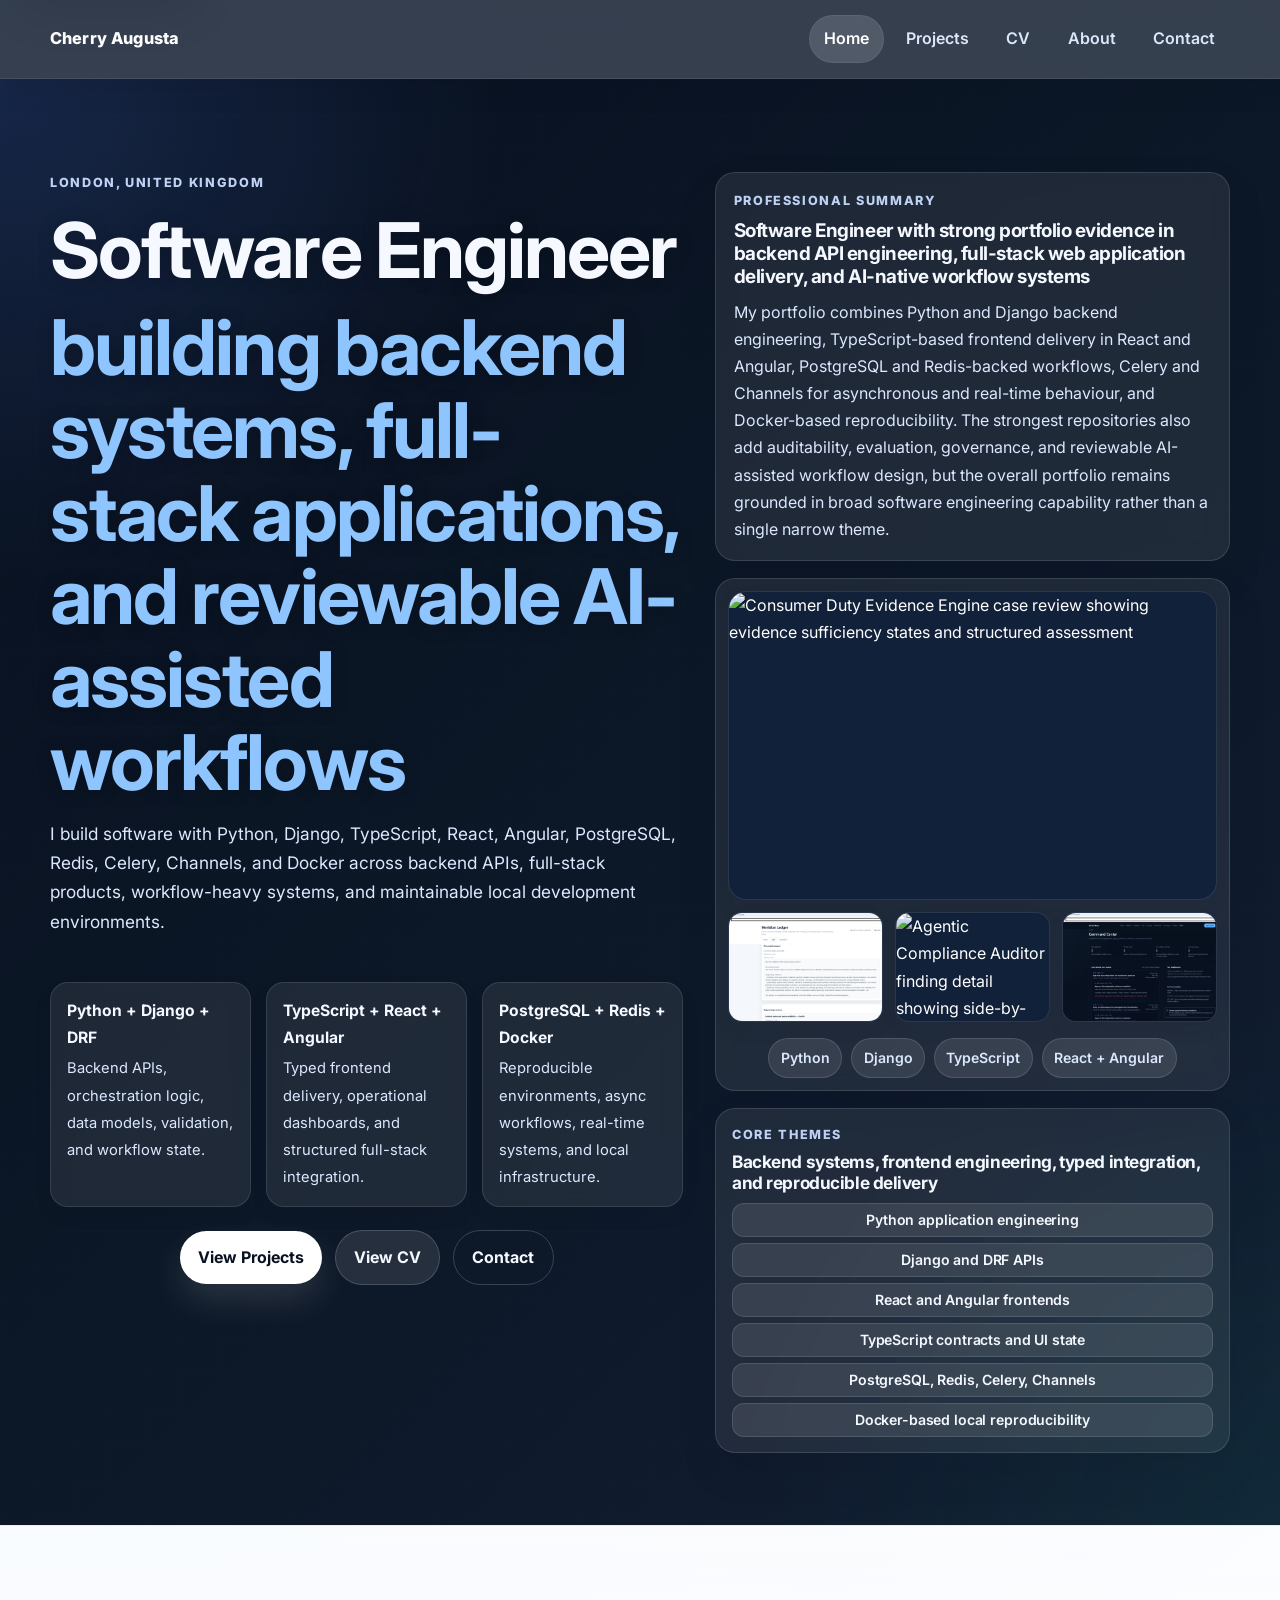
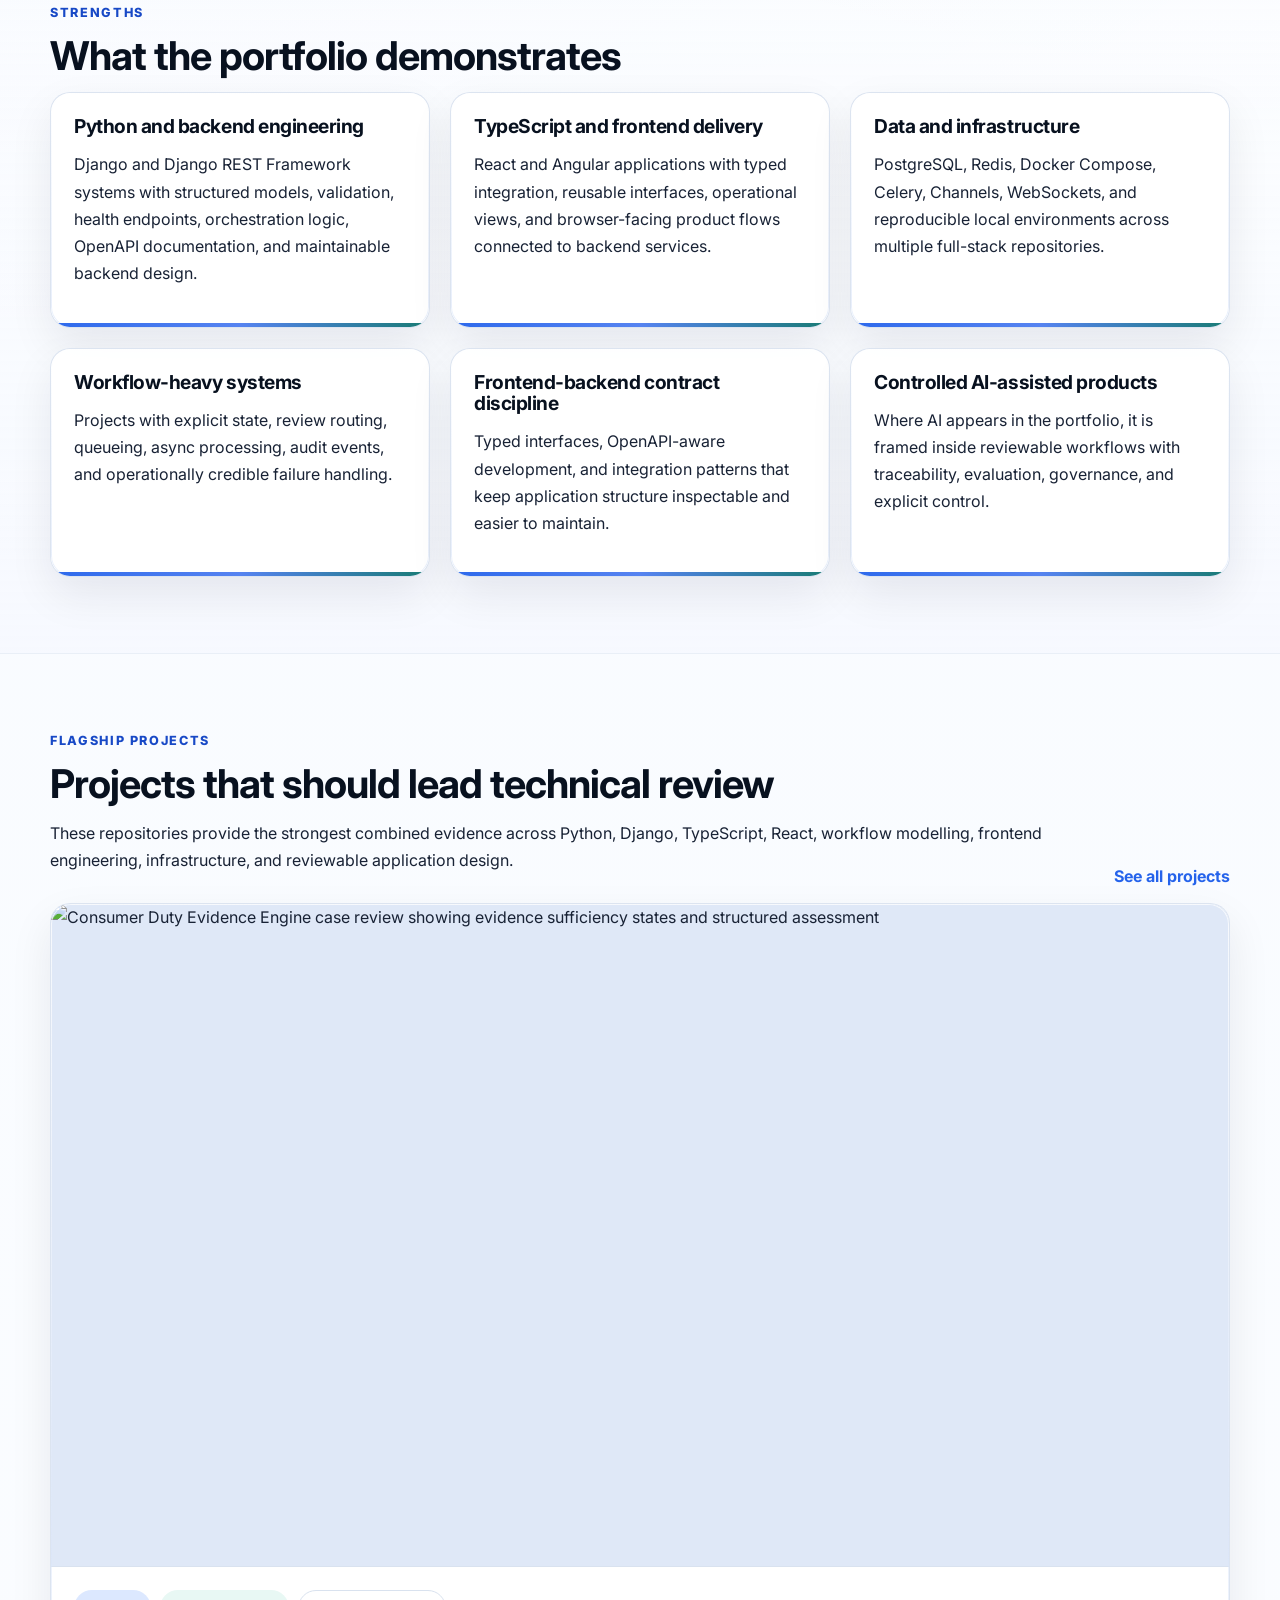
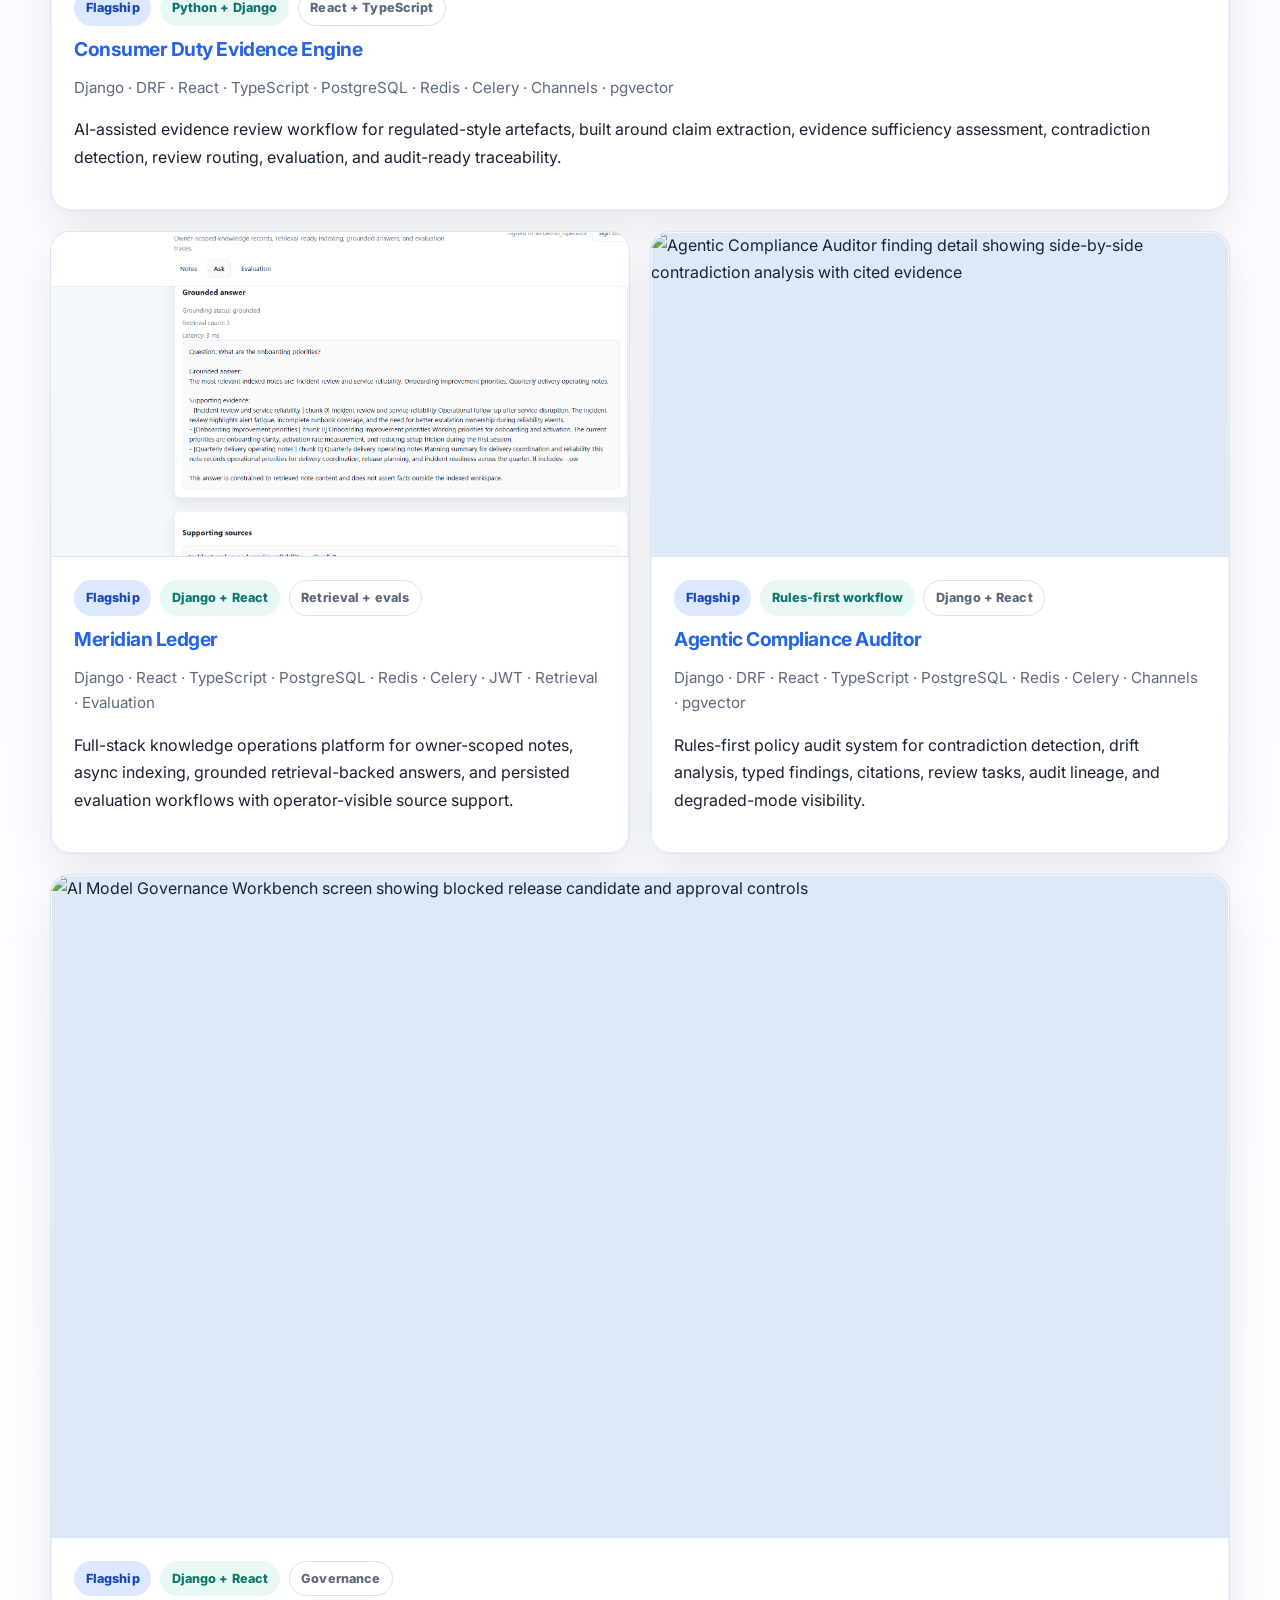
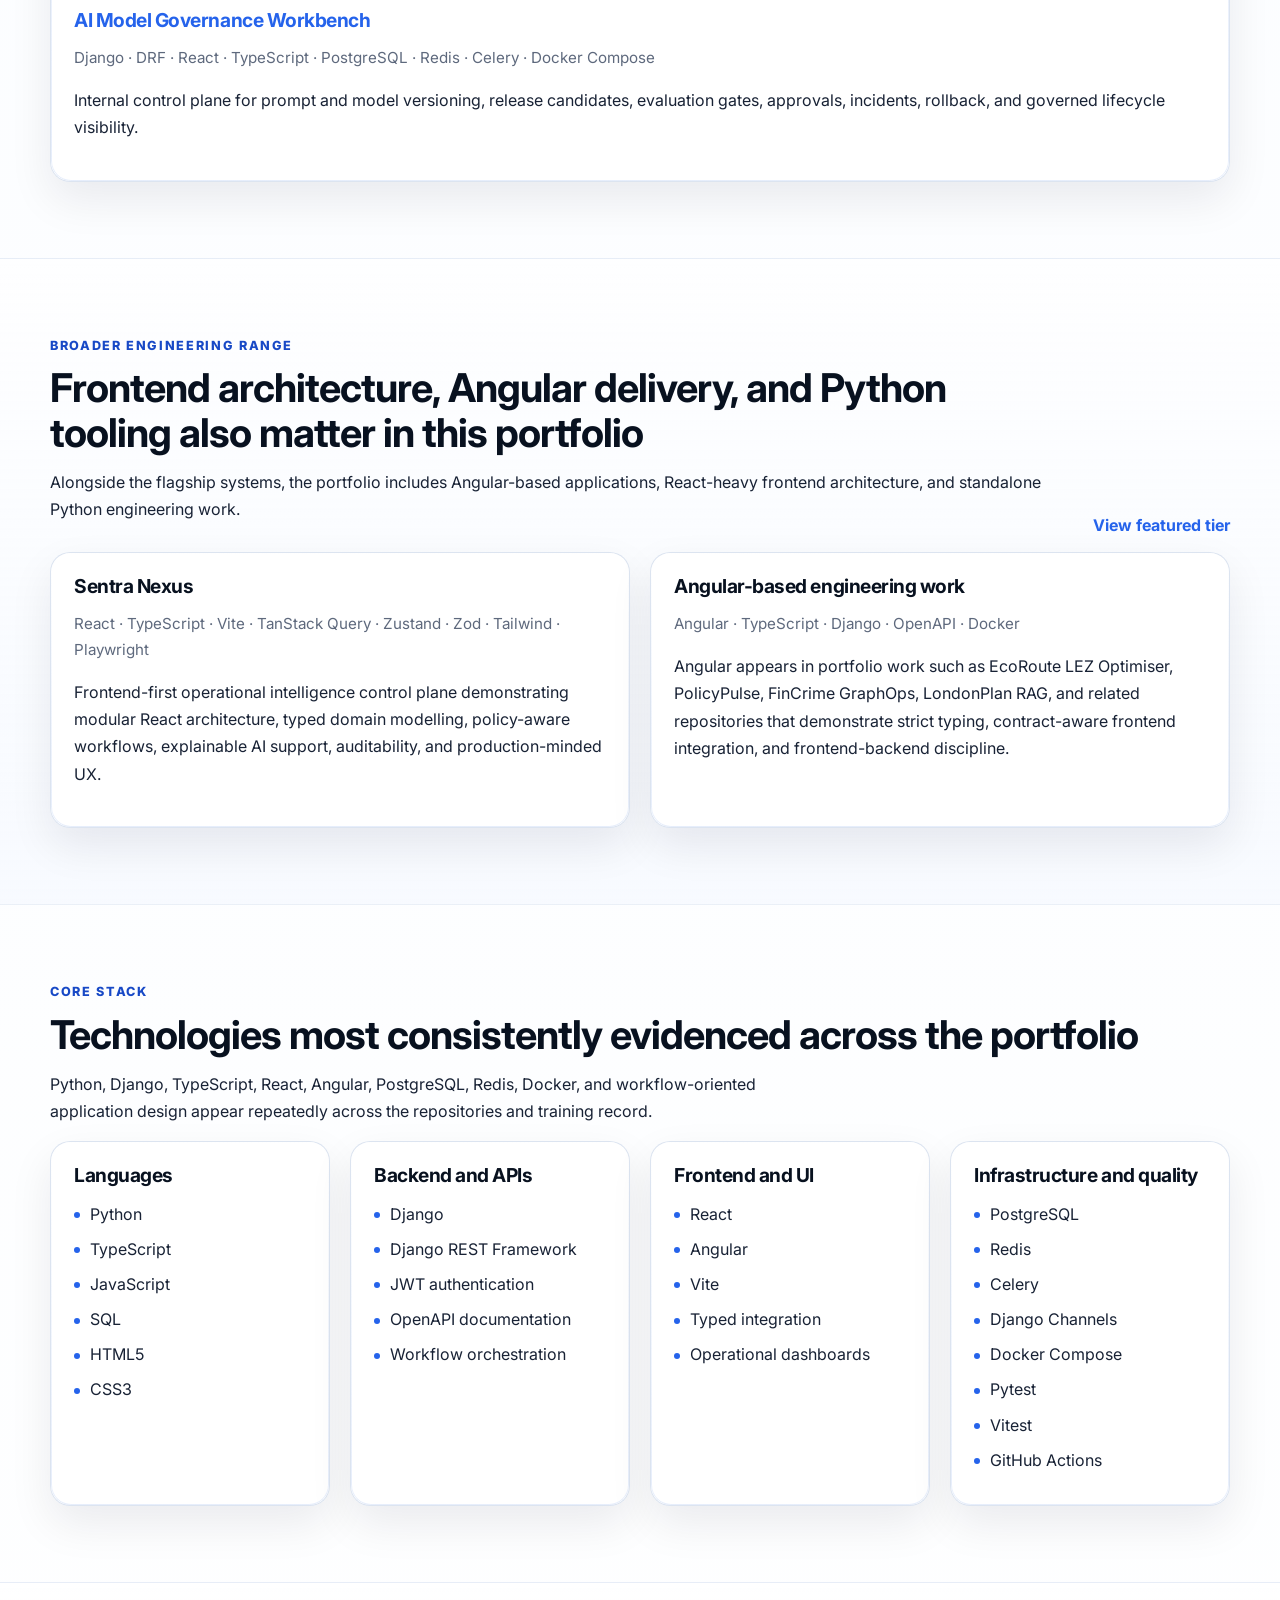
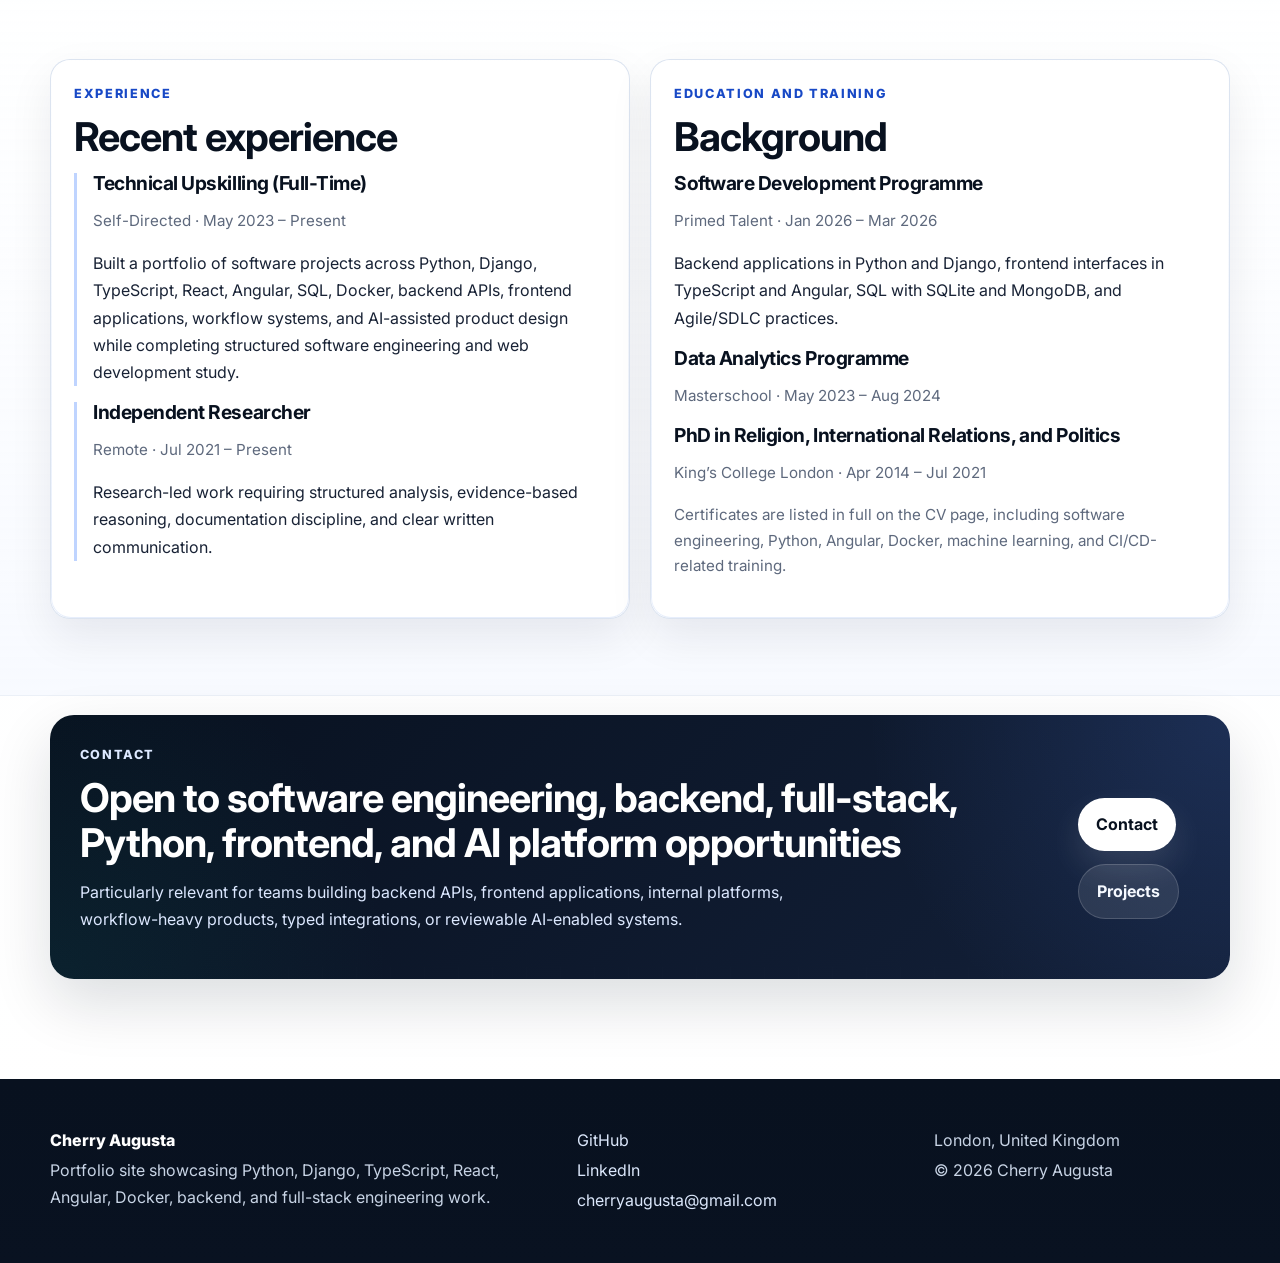
==== commit b33b8472: "Professional Summary revised" ====
--- a/index.html
+++ b/index.html
@@ -89,7 +89,7 @@
           <div class="hero-stack">
             <div class="hero-panel hero-summary-panel hero-stack-card" aria-label="Professional summary">
               <p class="panel-label">Professional summary</p>
-              <h2>Portfolio work centred on strong engineering fundamentals across backend, frontend, and workflow systems</h2>
+              <h2>Software Engineer with strong portfolio evidence in backend API engineering, full-stack web application delivery, and AI-native workflow systems</h2>
               <p class="hero-summary-text">
                 My portfolio combines Python and Django backend engineering, TypeScript-based frontend delivery in React and Angular, PostgreSQL and Redis-backed workflows, Celery and Channels for asynchronous and real-time behaviour, and Docker-based reproducibility. The strongest repositories also add auditability, evaluation, governance, and reviewable AI-assisted workflow design, but the overall portfolio remains grounded in broad software engineering capability rather than a single narrow theme.
               </p>
--- a/styles.css
+++ b/styles.css
@@ -644,7 +644,7 @@
 }
 
 .section-intro{
-  margin-bottom:1.8rem;
+  margin-bottom:.8rem;
 }
 
 .section-intro > p:last-child{
@@ -792,6 +792,41 @@
   aspect-ratio:16 / 8.5;
 }
 
+.project-image-wrap-composite{
+  aspect-ratio:auto;
+  min-height:430px;
+  padding:.75rem;
+  background:linear-gradient(180deg, #edf3ff, #dfe8f7);
+}
+
+.project-image-composite-grid{
+  display:grid;
+  grid-template-columns:1.45fr 1fr 1fr;
+  grid-template-rows:1fr 1fr;
+  gap:.75rem;
+  height:100%;
+}
+
+.project-image-tile{
+  overflow:hidden;
+  border-radius:16px;
+  border:1px solid var(--line);
+  background:#ffffff;
+  box-shadow:var(--shadow-xs);
+}
+
+.project-image-tile-main{
+  grid-column:1;
+  grid-row:1 / span 2;
+}
+
+.project-image-tile img{
+  width:100%;
+  height:100%;
+  object-fit:cover;
+  object-position:top center;
+}
+
 .project-list-page .project-image-wrap,
 .project-list-page .project-image-wrap-large{
   aspect-ratio:16 / 7;
@@ -924,19 +959,53 @@
 
 .contact-layout{
   display:grid;
-  grid-template-columns:minmax(0,1.12fr) minmax(320px,.88fr);
-  gap:1.25rem;
+  grid-template-columns:minmax(0,1.16fr) minmax(320px,.84fr);
+  gap:1.15rem;
   align-items:start;
 }
 
 .contact-side-column{
   display:grid;
-  gap:1.25rem;
+  grid-template-rows:auto 1fr;
+  gap:1rem;
   align-content:start;
+  align-self:stretch;
 }
 
 .contact-primary-card{
-  padding:1.65rem;
+  padding:1.55rem;
+}
+
+.contact-primary-extras{
+  display:grid;
+  grid-template-columns:repeat(2,minmax(0,1fr));
+  gap:1rem;
+  margin-top:1.1rem;
+}
+
+.contact-subpanel{
+  background:linear-gradient(180deg, rgba(220,232,255,.24), rgba(255,255,255,.92));
+  border:1px solid rgba(191,210,246,.72);
+  border-radius:16px;
+  padding:1rem;
+  box-shadow:var(--shadow-xs);
+}
+
+.contact-subpanel-label{
+  margin:0 0 .4rem;
+  text-transform:uppercase;
+  letter-spacing:.08em;
+  font-size:.76rem;
+  font-weight:800;
+  color:var(--primary-strong);
+}
+
+.contact-subpanel h3{
+  margin-bottom:.7rem;
+}
+
+.contact-links-list li{
+  margin:.45rem 0;
 }
 
 .contact-action-card{
@@ -952,7 +1021,7 @@
 }
 
 .contact-secondary-card{
-  padding:1.3rem;
+  padding:1.25rem;
 }
 
 .contact-secondary-card .form-actions{
@@ -980,14 +1049,14 @@
 .contact-intro-note{
   color:var(--muted-strong);
   max-width:65ch;
-  margin-bottom:1.15rem;
+  margin-bottom:1rem;
 }
 
 .contact-facts{
   display:grid;
   grid-template-columns:repeat(2,minmax(0,1fr));
   gap:.9rem;
-  margin-top:1.15rem;
+  margin-top:1.05rem;
 }
 
 .contact-fact{
@@ -1019,7 +1088,7 @@
   display:flex;
   flex-wrap:wrap;
   gap:.62rem;
-  margin-top:1.2rem;
+  margin-top:0;
 }
 
 .contact-tag-list li{
@@ -1059,6 +1128,26 @@
 
 .contact-preferences-card{
   width:100%;
+  padding:1.35rem;
+  display:flex;
+  flex-direction:column;
+  justify-content:flex-start;
+  min-height:100%;
+}
+
+.contact-work-preference-card{
+  grid-column:1 / -1;
+  width:100%;
+  padding:1.35rem;
+}
+
+.contact-work-preference-card p:last-child{
+  margin-bottom:0;
+  max-width:72ch;
+}
+
+.contact-cta-section{
+  padding-top:.6rem;
 }
 
 .cta-panel{
@@ -1150,6 +1239,10 @@
   .tag-list-core li{
     font-size:.86rem;
   }
+
+  .project-image-wrap-composite{
+    min-height:380px;
+  }
 }
 
 @media (max-width:1024px){
@@ -1217,8 +1310,26 @@
     min-height:400px;
   }
 
-  .contact-facts{
+  .project-image-wrap-composite{
+    min-height:360px;
+  }
+
+  .contact-facts,
+  .contact-primary-extras{
     grid-template-columns:1fr;
+  }
+
+  .contact-side-column{
+    grid-template-rows:auto auto;
+    align-self:start;
+  }
+
+  .contact-preferences-card{
+    min-height:auto;
+  }
+
+  .contact-work-preference-card{
+    grid-column:auto;
   }
 }
 
@@ -1296,6 +1407,23 @@
     min-height:300px;
   }
 
+  .project-image-wrap-composite{
+    min-height:320px;
+    padding:.6rem;
+  }
+
+  .project-image-composite-grid{
+    grid-template-columns:repeat(2,minmax(0,1fr));
+    grid-template-rows:auto;
+    gap:.6rem;
+  }
+
+  .project-image-tile-main{
+    grid-column:1 / -1;
+    grid-row:auto;
+    min-height:170px;
+  }
+
   .profile-card{
     max-width:100%;
   }
@@ -1313,12 +1441,18 @@
   }
 
   .contact-primary-card,
-  .contact-action-card{
+  .contact-action-card,
+  .contact-preferences-card,
+  .contact-work-preference-card{
     padding:1.25rem;
   }
 
   .contact-secondary-card{
     padding:1.15rem;
+  }
+
+  .contact-subpanel{
+    padding:.9rem;
   }
 }
 
@@ -1380,6 +1514,11 @@
     min-height:230px;
   }
 
+  .project-image-wrap-composite{
+    min-height:280px;
+    padding:.5rem;
+  }
+
   .contact-fact{
     padding:.85rem .9rem;
   }
